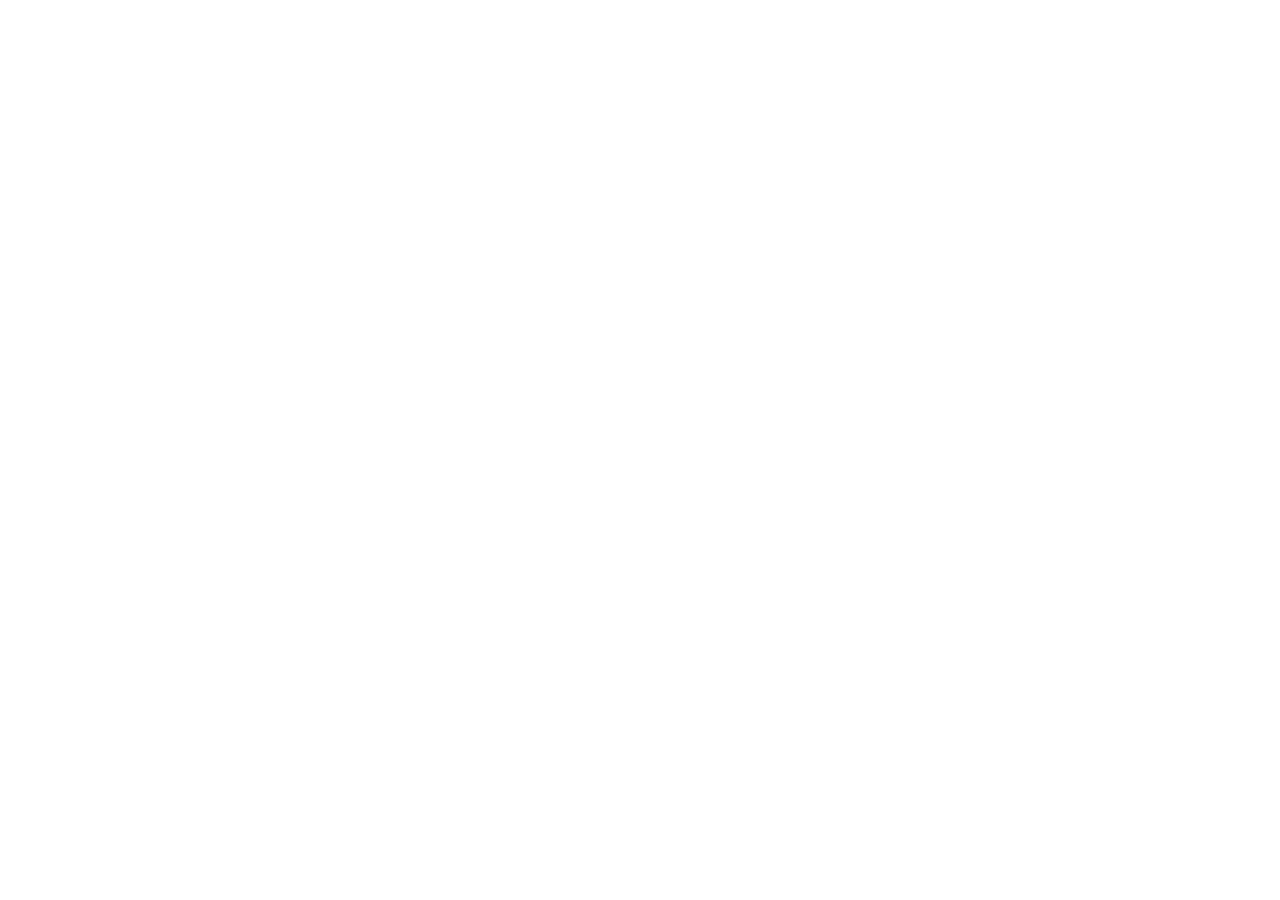
==== index.html @ bf8fb64a "Updates" ====
<!doctype html><html lang="en"><head><meta charset="utf-8"/><link rel="icon" href="/zoe-conference/favicon.ico"/><meta name="viewport" content="width=device-width,initial-scale=1"/><meta name="theme-color" content="#000000"/><meta name="description" content="Web site created using create-react-app"/><link rel="apple-touch-icon" href="/zoe-conference/logo192.png"/><link rel="manifest" href="/zoe-conference/manifest.json"/><title>React App</title><script defer="defer" src="/zoe-conference/static/js/main.d9f17d58.js"></script><link href="/zoe-conference/static/css/main.cf890fdb.css" rel="stylesheet"></head><body><noscript>You need to enable JavaScript to run this app.</noscript><div id="root"></div></body></html>
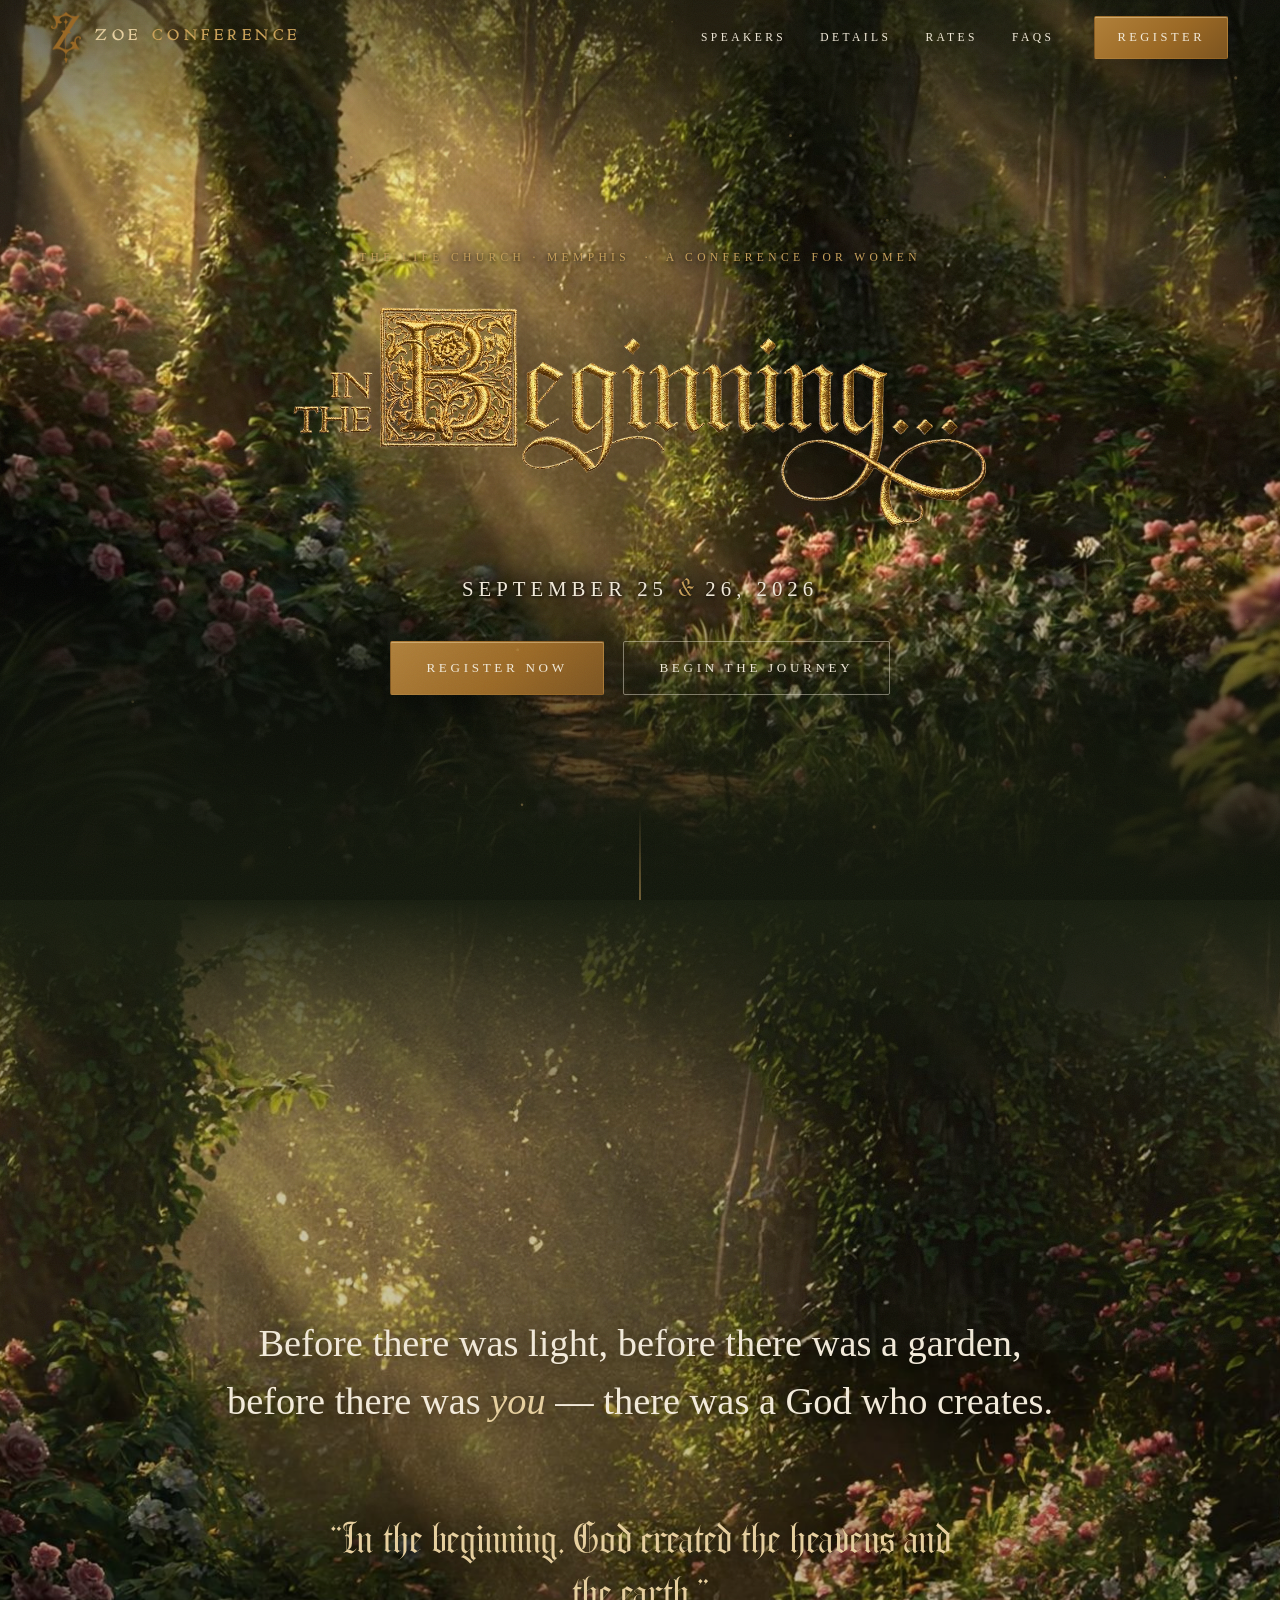
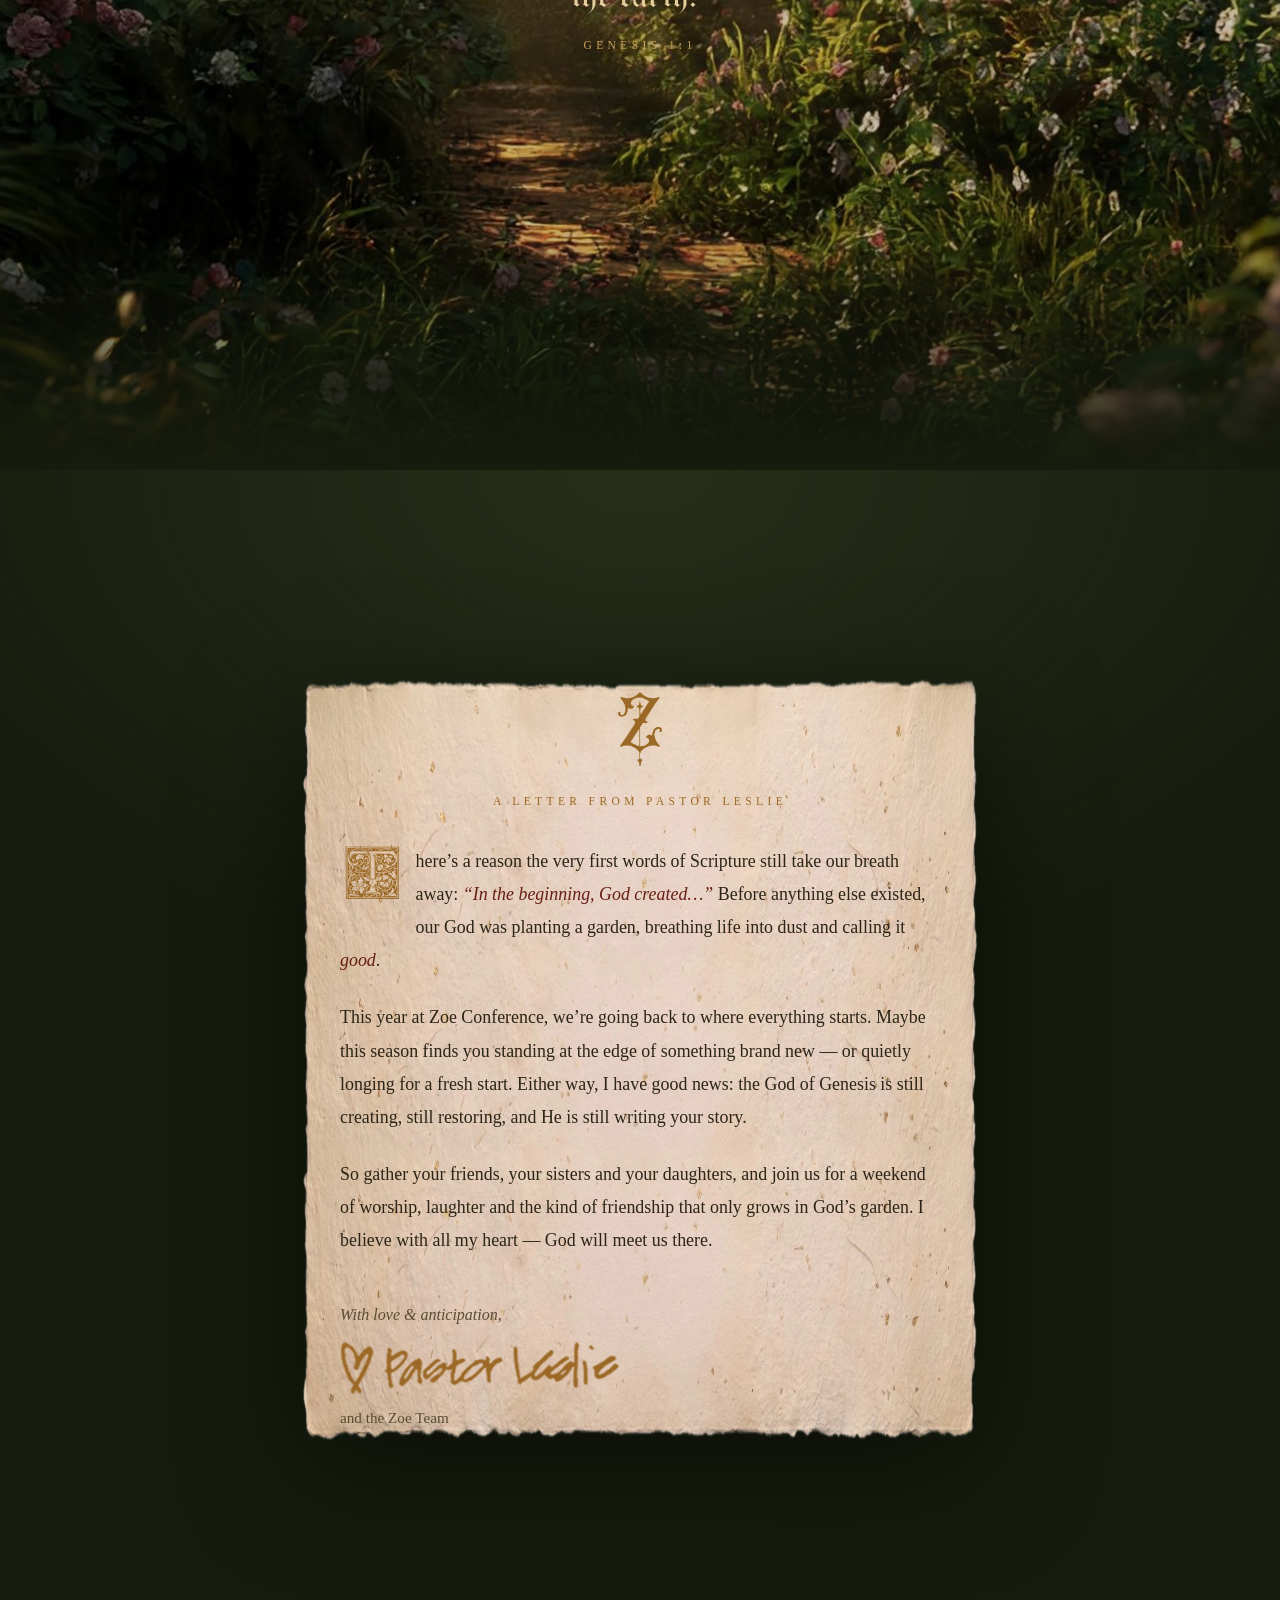
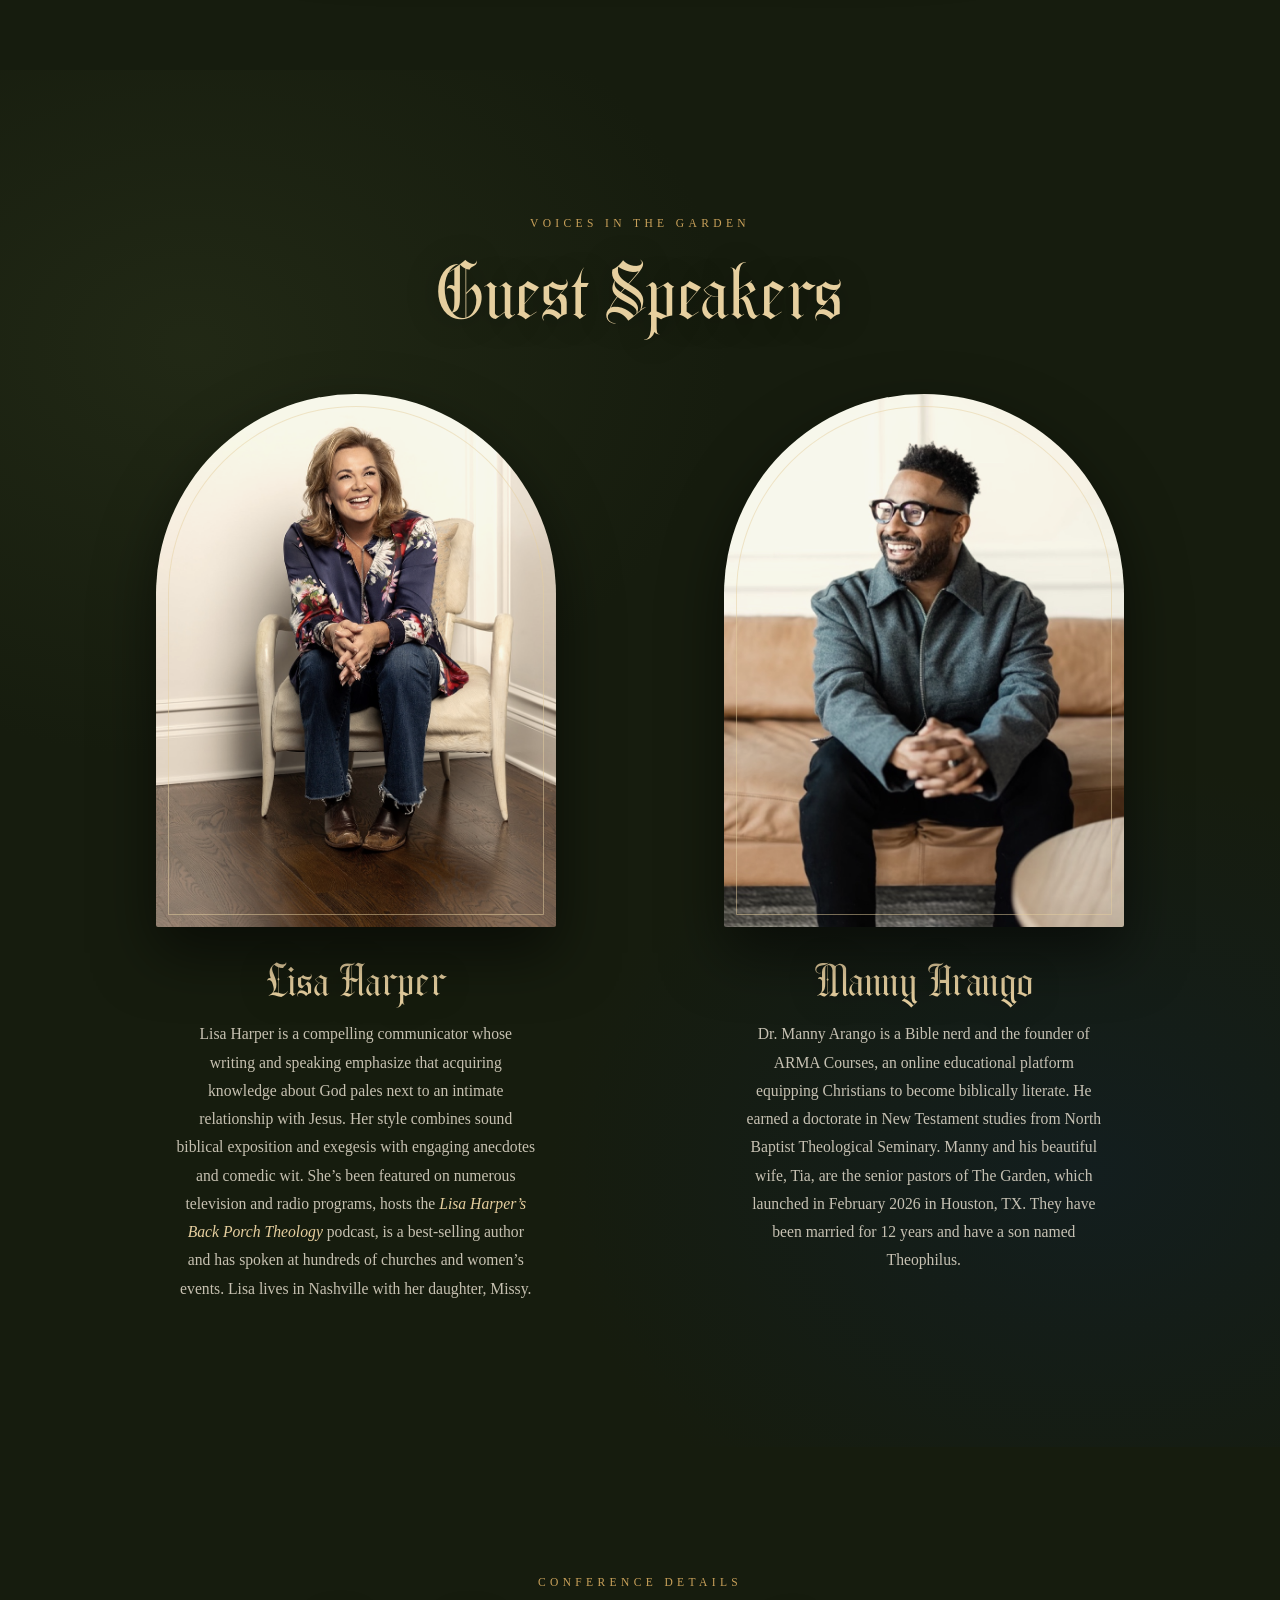
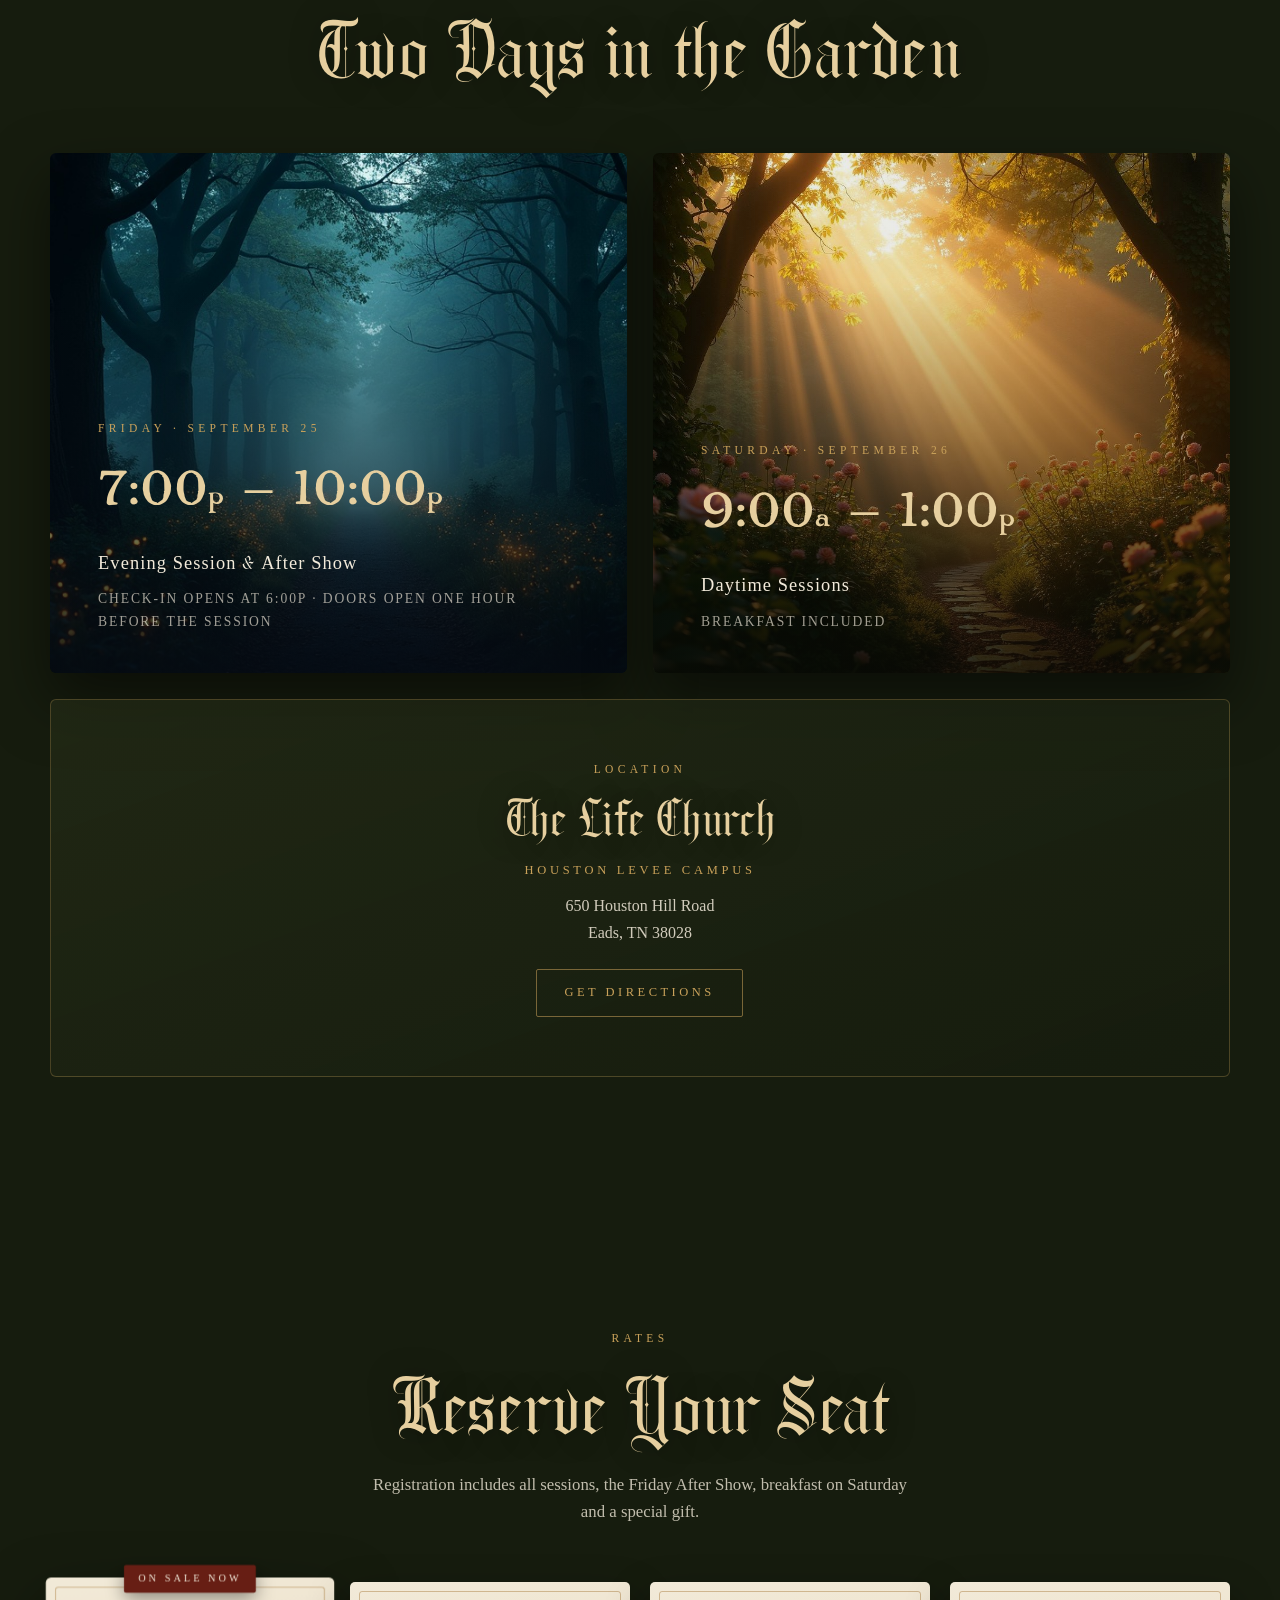
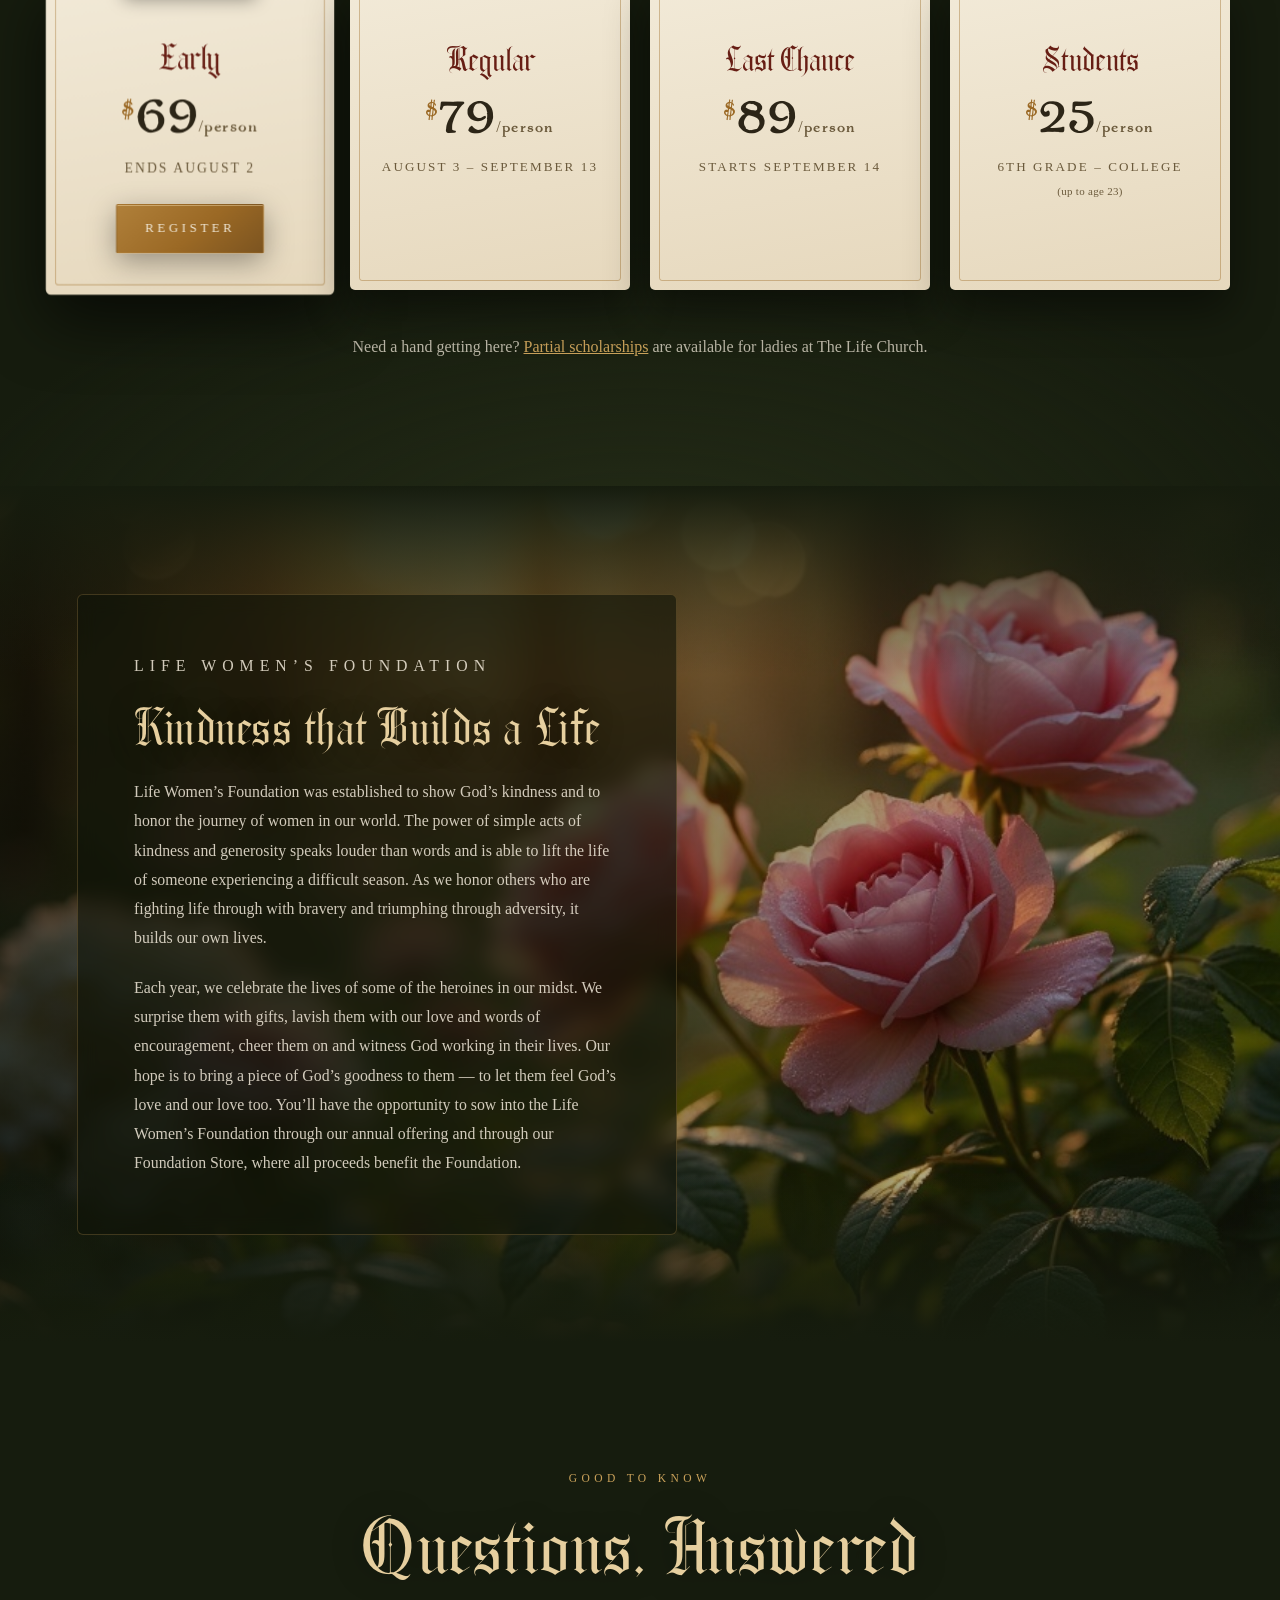
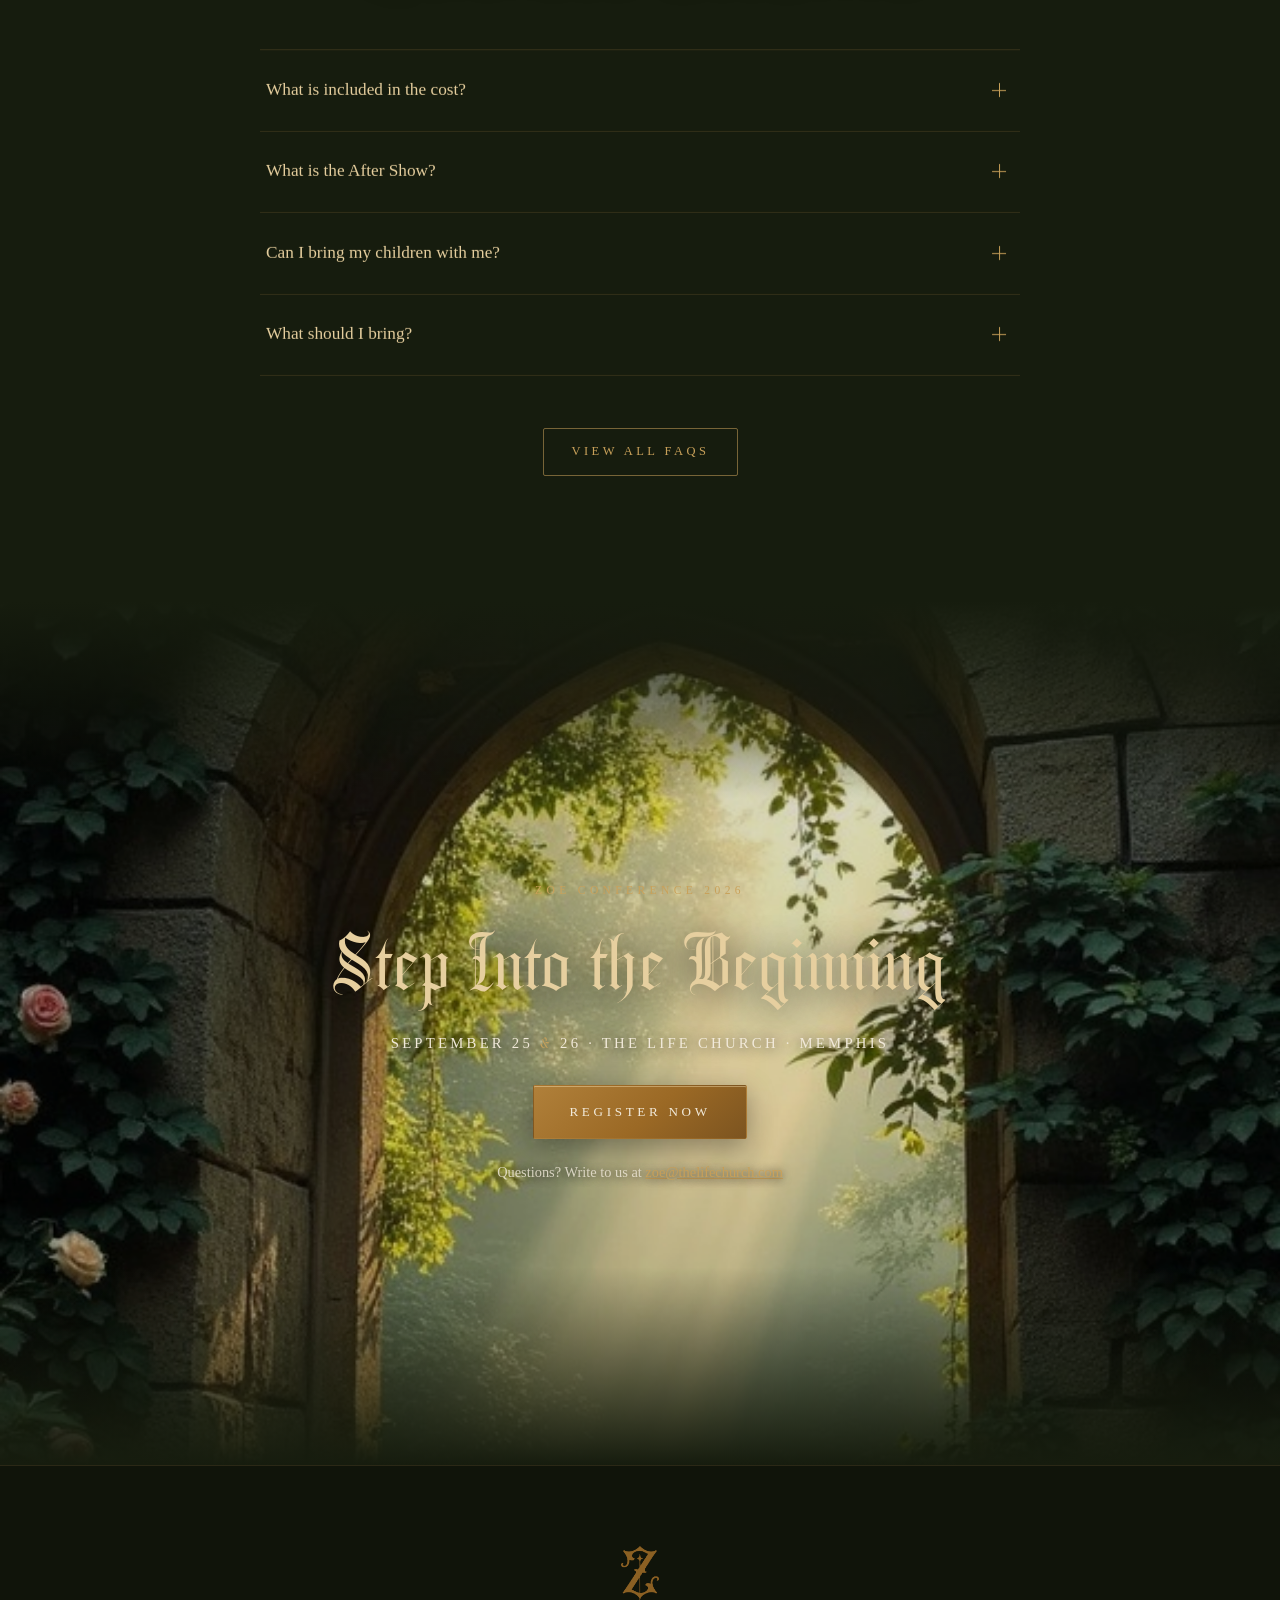
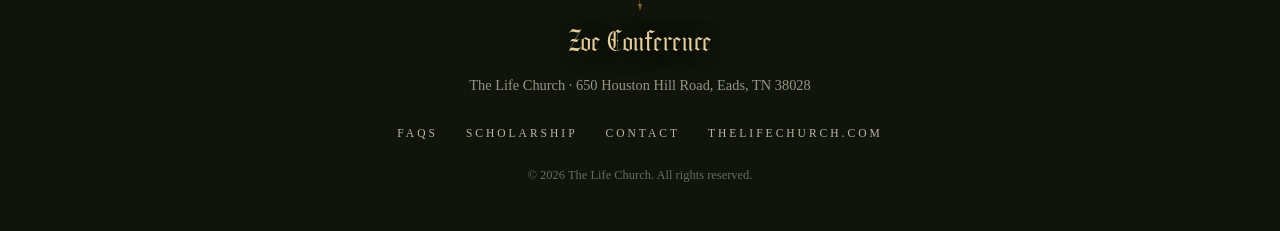
==== commit 1319cf3b: "Zoe Conference main site Static marketing site for the Zoe Conference (The Life Church).  Co-Authore" ====
--- a/index.html
+++ b/index.html
@@ -1 +1,309 @@
-<!doctype html><html lang="en"><head><meta charset="utf-8"/><link rel="icon" href="/zoe-conference/favicon.ico"/><meta name="viewport" content="width=device-width,initial-scale=1"/><meta name="theme-color" content="#000000"/><meta name="description" content="Web site created using create-react-app"/><link rel="apple-touch-icon" href="/zoe-conference/logo192.png"/><link rel="manifest" href="/zoe-conference/manifest.json"/><title>React App</title><script defer="defer" src="/zoe-conference/static/js/main.d9f17d58.js"></script><link href="/zoe-conference/static/css/main.cf890fdb.css" rel="stylesheet"></head><body><noscript>You need to enable JavaScript to run this app.</noscript><div id="root"></div></body></html>+<!doctype html>
+<html lang="en">
+<head>
+<meta charset="utf-8">
+<meta name="viewport" content="width=device-width, initial-scale=1">
+<title>Zoe Conference 2026 — In the Beginning… | The Life Church</title>
+<meta name="description" content="Zoe Conference 2026 · In the Beginning… A two-day gathering for women at The Life Church, Memphis. September 25–26, 2026. Featuring Lisa Harper and Manny Arango.">
+<meta property="og:title" content="Zoe Conference 2026 — In the Beginning…">
+<meta property="og:description" content="A two-day gathering for women at The Life Church, Memphis · September 25–26, 2026.">
+<meta property="og:image" content="images/hero-full.jpg">
+<meta property="og:type" content="website">
+<link rel="icon" type="image/png" href="images/z-icon.png">
+<link rel="preload" as="image" href="images/title-gold-trim.webp">
+<link rel="stylesheet" href="css/main.css">
+</head>
+<body>
+
+<!-- Loader -->
+<div class="loader" id="loader" aria-hidden="true">
+  <img src="images/z-icon.png" alt="" class="loader__icon">
+  <div class="loader__line"></div>
+</div>
+
+<!-- Film grain + floating gold dust -->
+<div class="grain" aria-hidden="true"></div>
+<canvas id="dust" aria-hidden="true"></canvas>
+
+<!-- Navigation -->
+<header class="nav" id="nav">
+  <a class="nav__brand" href="#top" aria-label="Zoe Conference home">
+    <img src="images/z-icon.png" alt="" class="nav__icon">
+    <span class="nav__wordmark">Zoe <em>Conference</em></span>
+  </a>
+  <nav class="nav__links" aria-label="Primary">
+    <a href="#speakers">Speakers</a>
+    <a href="#details">Details</a>
+    <a href="#rates">Rates</a>
+    <a href="faqs.html">FAQs</a>
+  </nav>
+  <a href="#register" class="btn btn--gold nav__cta js-register">Register</a>
+  <button class="nav__burger" id="burger" aria-label="Open menu" aria-expanded="false" aria-controls="mobileMenu">
+    <span></span><span></span>
+  </button>
+</header>
+
+<!-- Mobile menu -->
+<div class="mmenu" id="mobileMenu" aria-hidden="true">
+  <nav class="mmenu__links" aria-label="Mobile">
+    <a href="#speakers">Speakers</a>
+    <a href="#details">Details</a>
+    <a href="#rates">Rates</a>
+    <a href="faqs.html">FAQs</a>
+    <a href="scholarship.html">Scholarship</a>
+    <a href="#register" class="btn btn--gold js-register">Register</a>
+  </nav>
+  <img src="images/z-icon.png" alt="" class="mmenu__icon">
+</div>
+
+<main id="top">
+
+  <!-- ============ HERO ============ -->
+  <section class="hero" id="hero">
+    <div class="hero__media">
+      <video class="hero__video" autoplay muted loop playsinline preload="metadata" poster="images/hero-video-poster.jpg">
+        <source src="video/hero-loop-web.webm" type="video/webm">
+        <source src="video/hero-loop-web.mp4" type="video/mp4">
+      </video>
+      <div class="hero__vignette"></div>
+    </div>
+    <div class="hero__content">
+      <p class="eyebrow hero__eyebrow">The Life Church · Memphis &nbsp;·&nbsp; A Conference for Women</p>
+      <h1 class="hero__title">
+        <img src="images/title-gold-trim.webp" alt="In the Beginning…">
+        <span class="visually-hidden">Zoe Conference 2026 — In the Beginning…</span>
+      </h1>
+      <p class="hero__date">September 25 <span class="amp">&amp;</span> 26, 2026</p>
+      <div class="hero__ctas">
+        <a href="#register" class="btn btn--gold btn--lg js-register">Register Now</a>
+        <a href="#journey" class="btn btn--ghost btn--lg js-scroll">Begin the Journey</a>
+      </div>
+    </div>
+    <a class="hero__scrollcue js-scroll" href="#journey" aria-label="Scroll down">
+      <span class="hero__scrollcue-line"></span>
+    </a>
+  </section>
+
+  <!-- ============ JOURNEY INTRO ============ -->
+  <section class="journey" id="journey">
+    <div class="journey__bg" data-parallax>
+      <img src="images/hero-full.jpg" alt="" loading="lazy">
+    </div>
+    <div class="journey__inner">
+      <p class="journey__line reveal-lines">Before there was light, before there was a garden,<br class="br-desk"> before there was <em>you</em> — there was a God who creates.</p>
+      <blockquote class="journey__verse">
+        <p class="journey__verse-text">“In the beginning, God created the heavens and the earth.”</p>
+        <cite class="eyebrow">Genesis 1:1</cite>
+      </blockquote>
+    </div>
+  </section>
+
+  <!-- ============ WELCOME LETTER ============ -->
+  <section class="letter" id="welcome">
+    <div class="letter__wrap">
+      <!-- NOTE: Draft 2026 welcome copy written to theme — pending Pastor Leslie's approval.
+           The source web-copy doc flags that new letter copy is needed (2025 letter was placeholder). -->
+      <figure class="letter__paper reveal-panel">
+        <img class="letter__z" src="images/z-icon.png" alt="">
+        <p class="eyebrow letter__eyebrow">A letter from Pastor Leslie</p>
+        <div class="letter__body">
+          <p><span class="dropcap">T</span>here’s a reason the very first words of Scripture still take our breath away: <em>“In the beginning, God created…”</em> Before anything else existed, our God was planting a garden, breathing life into dust and calling it <em>good</em>.</p>
+          <p>This year at Zoe Conference, we’re going back to where everything starts. Maybe this season finds you standing at the edge of something brand new — or quietly longing for a fresh start. Either way, I have good news: the God of Genesis is still creating, still restoring, and He is still writing your story.</p>
+          <p>So gather your friends, your sisters and your daughters, and join us for a weekend of worship, laughter and the kind of friendship that only grows in God’s garden. I believe with all my heart — God will meet us there.</p>
+        </div>
+        <div class="letter__sig">
+          <p class="letter__sig-line">With love &amp; anticipation,</p>
+          <img src="images/signature.png" alt="Pastor Leslie’s signature">
+          <p class="letter__sig-team">and the Zoe Team</p>
+        </div>
+      </figure>
+    </div>
+  </section>
+
+  <!-- ============ SPEAKERS ============ -->
+  <section class="speakers" id="speakers">
+    <div class="section-head">
+      <p class="eyebrow">Voices in the garden</p>
+      <h2 class="display">Guest Speakers</h2>
+    </div>
+    <div class="speakers__grid">
+      <article class="speaker reveal-panel">
+        <div class="speaker__arch">
+          <img src="images/lisa-harper.jpg" alt="Lisa Harper" loading="lazy">
+        </div>
+        <h3 class="speaker__name display">Lisa Harper</h3>
+        <p class="speaker__bio">Lisa Harper is a compelling communicator whose writing and speaking emphasize that acquiring knowledge about God pales next to an intimate relationship with Jesus. Her style combines sound biblical exposition and exegesis with engaging anecdotes and comedic wit. She’s been featured on numerous television and radio programs, hosts the <em>Lisa Harper’s Back Porch Theology</em> podcast, is a best-selling author and has spoken at hundreds of churches and women’s events. Lisa lives in Nashville with her daughter, Missy.</p>
+      </article>
+      <article class="speaker reveal-panel">
+        <div class="speaker__arch">
+          <img src="images/manny-arango.jpg" alt="Manny Arango" loading="lazy">
+        </div>
+        <h3 class="speaker__name display">Manny Arango</h3>
+        <p class="speaker__bio">Dr. Manny Arango is a Bible nerd and the founder of ARMA Courses, an online educational platform equipping Christians to become biblically literate. He earned a doctorate in New Testament studies from North Baptist Theological Seminary. Manny and his beautiful wife, Tia, are the senior pastors of The Garden, which launched in February 2026 in Houston, TX. They have been married for 12 years and have a son named Theophilus.</p>
+      </article>
+    </div>
+  </section>
+
+  <!-- ============ DETAILS / SCHEDULE ============ -->
+  <section class="details" id="details">
+    <div class="section-head">
+      <p class="eyebrow">Conference details</p>
+      <h2 class="display">Two Days in the Garden</h2>
+    </div>
+
+    <div class="details__days">
+      <article class="day day--evening reveal-panel">
+        <div class="day__media">
+          <video class="day__video js-ambient" muted loop playsinline preload="none" poster="images/gen-bluehour_1.jpg">
+            <source data-src="video/bluehour-loop.mp4" type="video/mp4">
+          </video>
+          <div class="day__scrim"></div>
+        </div>
+        <div class="day__content">
+          <p class="eyebrow day__eyebrow">Friday · September 25</p>
+          <h3 class="day__time">7:00<small>p</small> – 10:00<small>p</small></h3>
+          <p class="day__desc">Evening Session <span class="amp">&amp;</span> After Show</p>
+          <p class="day__note">Check-in opens at 6:00p · Doors open one hour before the session</p>
+        </div>
+      </article>
+
+      <article class="day day--morning reveal-panel">
+        <div class="day__media">
+          <img src="images/gen-morning.jpg" alt="" loading="lazy">
+          <div class="day__scrim"></div>
+        </div>
+        <div class="day__content">
+          <p class="eyebrow day__eyebrow">Saturday · September 26</p>
+          <h3 class="day__time">9:00<small>a</small> – 1:00<small>p</small></h3>
+          <p class="day__desc">Daytime Sessions</p>
+          <p class="day__note">Breakfast included</p>
+        </div>
+      </article>
+    </div>
+
+    <div class="details__location reveal-panel">
+      <div class="details__location-text">
+        <p class="eyebrow">Location</p>
+        <h3 class="display details__venue">The Life Church</h3>
+        <p class="details__campus">Houston Levee Campus</p>
+        <address>650 Houston Hill Road<br>Eads, TN 38028</address>
+        <a class="btn btn--outline" href="https://maps.google.com/?q=The+Life+Church,+650+Houston+Hill+Road,+Eads,+TN+38028" target="_blank" rel="noopener">Get Directions</a>
+      </div>
+    </div>
+  </section>
+
+  <!-- ============ RATES ============ -->
+  <section class="rates" id="rates">
+    <div class="section-head">
+      <p class="eyebrow">Rates</p>
+      <h2 class="display">Reserve Your Seat</h2>
+      <p class="section-sub">Registration includes all sessions, the Friday After Show, breakfast on Saturday and a special gift.</p>
+    </div>
+    <div class="rates__grid">
+      <article class="rate rate--current reveal-panel">
+        <p class="rate__badge">On sale now</p>
+        <h3 class="rate__tier">Early</h3>
+        <p class="rate__price"><sup>$</sup>69<span>/person</span></p>
+        <p class="rate__window">Ends August 2</p>
+        <a href="#register" class="btn btn--gold js-register">Register</a>
+      </article>
+      <article class="rate reveal-panel">
+        <h3 class="rate__tier">Regular</h3>
+        <p class="rate__price"><sup>$</sup>79<span>/person</span></p>
+        <p class="rate__window">August 3 – September 13</p>
+      </article>
+      <article class="rate reveal-panel">
+        <h3 class="rate__tier">Last Chance</h3>
+        <p class="rate__price"><sup>$</sup>89<span>/person</span></p>
+        <p class="rate__window">Starts September 14</p>
+      </article>
+      <article class="rate reveal-panel">
+        <h3 class="rate__tier">Students</h3>
+        <p class="rate__price"><sup>$</sup>25<span>/person</span></p>
+        <p class="rate__window">6th Grade – College <small>(up to age 23)</small></p>
+      </article>
+    </div>
+    <p class="rates__scholarship">Need a hand getting here? <a href="scholarship.html">Partial scholarships</a> are available for ladies at The Life Church.</p>
+  </section>
+
+  <!-- ============ FOUNDATION ============ -->
+  <section class="foundation" id="foundation">
+    <div class="foundation__media">
+      <video class="foundation__video js-ambient" muted loop playsinline preload="none" poster="images/gen-botanical.jpg">
+        <source data-src="video/botanical-loop.mp4" type="video/mp4">
+      </video>
+      <div class="foundation__scrim"></div>
+    </div>
+    <div class="foundation__panel reveal-panel">
+      <p class="eyebrow">Life Women’s Foundation</p>
+      <h2 class="display">Kindness that Builds a Life</h2>
+      <p>Life Women’s Foundation was established to show God’s kindness and to honor the journey of women in our world. The power of simple acts of kindness and generosity speaks louder than words and is able to lift the life of someone experiencing a difficult season. As we honor others who are fighting life through with bravery and triumphing through adversity, it builds our own lives.</p>
+      <p>Each year, we celebrate the lives of some of the heroines in our midst. We surprise them with gifts, lavish them with our love and words of encouragement, cheer them on and witness God working in their lives. Our hope is to bring a piece of God’s goodness to them — to let them feel God’s love and our love too. You’ll have the opportunity to sow into the Life Women’s Foundation through our annual offering and through our Foundation Store, where all proceeds benefit the Foundation.</p>
+    </div>
+  </section>
+
+  <!-- ============ FAQ PREVIEW ============ -->
+  <section class="faq" id="faqs">
+    <div class="section-head">
+      <p class="eyebrow">Good to know</p>
+      <h2 class="display">Questions, Answered</h2>
+    </div>
+    <div class="faq__list">
+      <details class="faq__item reveal-panel">
+        <summary>What is included in the cost?</summary>
+        <p>Registration includes all sessions, the After Show on Friday, breakfast on Saturday and a special gift. We’ll have fun photo opportunities and you can shop in the Zoe Foundation Store.</p>
+      </details>
+      <details class="faq__item reveal-panel">
+        <summary>What is the After Show?</summary>
+        <p>On Friday night, join us for our first-ever Zoe After Show! Following our evening session, we will have a short intermission and then reconvene in the main auditorium for a hosted event packed with fun, laughter and unforgettable moments. From live entertainment and audience games to incredible prizes and giveaways, there is something for everyone to enjoy.</p>
+      </details>
+      <details class="faq__item reveal-panel">
+        <summary>Can I bring my children with me?</summary>
+        <p>We do not offer childcare during Zoe Conference. All children, including infants, are not permitted in the building. If your daughter is in 6th through 12th grade, she can attend the conference by registering at our special student rate.</p>
+      </details>
+      <details class="faq__item reveal-panel">
+        <summary>What should I bring?</summary>
+        <p>We encourage you to bring a Bible, notebook and a friend! And if you get cold easily, consider a light sweater or jacket for the auditorium.</p>
+      </details>
+    </div>
+    <div class="faq__more">
+      <a href="faqs.html" class="btn btn--outline">View All FAQs</a>
+    </div>
+  </section>
+
+  <!-- ============ REGISTER CTA ============ -->
+  <section class="register" id="register">
+    <div class="register__bg" data-parallax>
+      <img src="images/gen-archway_1.jpg" alt="" loading="lazy">
+    </div>
+    <div class="register__inner">
+      <p class="eyebrow">Zoe Conference 2026</p>
+      <h2 class="display register__title">Step Into the Beginning</h2>
+      <p class="register__sub">September 25 <span class="amp">&amp;</span> 26 · The Life Church · Memphis</p>
+      <a href="#" class="btn btn--gold btn--lg js-register">Register Now</a>
+      <p class="register__fine">Questions? Write to us at <a href="mailto:zoe@thelifechurch.com">zoe@thelifechurch.com</a></p>
+    </div>
+  </section>
+
+</main>
+
+<!-- ============ FOOTER ============ -->
+<footer class="footer">
+  <img src="images/z-icon.png" alt="" class="footer__icon">
+  <p class="footer__word display">Zoe Conference</p>
+  <p class="footer__addr">The Life Church · 650 Houston Hill Road, Eads, TN 38028</p>
+  <nav class="footer__links" aria-label="Footer">
+    <a href="faqs.html">FAQs</a>
+    <a href="scholarship.html">Scholarship</a>
+    <a href="mailto:zoe@thelifechurch.com">Contact</a>
+    <a href="https://thelifechurch.com" target="_blank" rel="noopener">thelifechurch.com</a>
+  </nav>
+  <p class="footer__copy">© 2026 The Life Church. All rights reserved.</p>
+</footer>
+
+<script src="js/gsap.min.js"></script>
+<script src="js/ScrollTrigger.min.js"></script>
+<script src="js/lenis.min.js"></script>
+<script src="js/main.js"></script>
+</body>
+</html>
--- a/css/main.css
+++ b/css/main.css
@@ -0,0 +1,584 @@
+/* ============================================================
+   ZOE CONFERENCE 2026 — "In the Beginning…"
+   A walk through the garden · The Life Church, Memphis
+   ============================================================ */
+
+/* ---------- Fonts ---------- */
+@font-face{
+  font-family:'Antique';           /* blackletter display — letters only */
+  src:url('../fonts/CLAntique-No1.otf') format('opentype');
+  font-display:swap;
+}
+@font-face{
+  font-family:'Antique Num';       /* blackletter with digits */
+  src:url('../fonts/F00044.otf') format('opentype');
+  font-display:swap;
+}
+@font-face{
+  font-family:'Quality';           /* script accent */
+  src:url('../fonts/TheQualityBrave-Regular.otf') format('opentype');
+  font-display:swap;
+}
+
+/* ---------- Tokens ---------- */
+:root{
+  --kelp:#29311A;
+  --kelp-deep:#161c0e;
+  --kelp-mid:#1e2513;
+  --midnight:#0D213D;
+  --burgundy:#671E14;
+  --grain:#E1CCB1;
+  --rose:#BC8381;
+  --gold:#9B6925;
+  --gold-bright:#C9A15A;
+  --gold-pale:#e6cf9f;
+  --paper:#efe6d3;
+  --ink:#2c2517;
+  --cream:#F2EADA;
+
+  --font-display:'Quality','Antique Num',serif;   /* blackletter — matches title art */
+  --font-heading:'Antique Num',serif;              /* antique roman w/ digits */
+  --font-initial:'Antique',serif;                  /* ornamental illuminated initials */
+  --font-serif:'Iowan Old Style','Palatino Linotype',Palatino,Georgia,serif;
+  --font-script:'Quality',cursive;
+
+  --ease-out:cubic-bezier(.22,1,.36,1);
+  --nav-h:76px;
+}
+
+/* ---------- Reset-ish ---------- */
+*,*::before,*::after{box-sizing:border-box;margin:0;padding:0}
+html{scroll-behavior:smooth}
+html.lenis{height:auto}
+.lenis.lenis-smooth{scroll-behavior:auto}
+body{
+  font-family:var(--font-serif);
+  background:var(--kelp-deep);
+  color:var(--cream);
+  line-height:1.65;
+  -webkit-font-smoothing:antialiased;
+  overflow-x:hidden;
+}
+img,video{max-width:100%;display:block}
+a{color:var(--gold-bright)}
+main{display:block}
+
+::selection{background:var(--gold);color:var(--kelp-deep)}
+
+.visually-hidden{
+  position:absolute!important;width:1px;height:1px;overflow:hidden;
+  clip:rect(0 0 0 0);white-space:nowrap;
+}
+
+/* ---------- Atmosphere: grain + dust ---------- */
+.grain{
+  position:fixed;inset:-50%;width:200%;height:200%;
+  pointer-events:none;z-index:80;opacity:.055;
+  background-image:url("data:image/svg+xml,%3Csvg xmlns='http://www.w3.org/2000/svg' width='300' height='300'%3E%3Cfilter id='n'%3E%3CfeTurbulence type='fractalNoise' baseFrequency='0.9' numOctaves='2'/%3E%3C/filter%3E%3Crect width='300' height='300' filter='url(%23n)'/%3E%3C/svg%3E");
+  animation:grain 8s steps(10) infinite;
+}
+@keyframes grain{
+  0%,100%{transform:translate(0,0)}10%{transform:translate(-5%,-6%)}
+  20%{transform:translate(-12%,4%)}30%{transform:translate(6%,-10%)}
+  40%{transform:translate(-4%,12%)}50%{transform:translate(-10%,6%)}
+  60%{transform:translate(12%,0)}70%{transform:translate(0,10%)}
+  80%{transform:translate(3%,12%)}90%{transform:translate(-8%,2%)}
+}
+#dust{
+  position:fixed;inset:0;width:100%;height:100%;
+  pointer-events:none;z-index:70;
+}
+
+/* ---------- Loader ---------- */
+.loader{
+  position:fixed;inset:0;z-index:200;
+  background:var(--kelp-deep);
+  display:flex;flex-direction:column;align-items:center;justify-content:center;gap:26px;
+  transition:opacity .9s var(--ease-out),visibility .9s;
+}
+.loader.is-done{opacity:0;visibility:hidden}
+.loader__icon{width:56px;filter:drop-shadow(0 0 18px rgba(201,161,90,.45));animation:breathe 2.2s ease-in-out infinite}
+@keyframes breathe{0%,100%{transform:scale(1);opacity:.85}50%{transform:scale(1.06);opacity:1}}
+.loader__line{
+  width:120px;height:1px;background:rgba(201,161,90,.25);position:relative;overflow:hidden;
+}
+.loader__line::after{
+  content:"";position:absolute;inset:0;background:var(--gold-bright);
+  transform:translateX(-100%);animation:loadline 1.6s var(--ease-out) infinite;
+}
+@keyframes loadline{to{transform:translateX(100%)}}
+
+/* ---------- Type helpers ---------- */
+.eyebrow{
+  font-family:var(--font-serif);
+  font-size:.72rem;letter-spacing:.38em;text-transform:uppercase;
+  color:var(--gold-bright);font-style:normal;
+}
+.display{
+  font-family:var(--font-display);
+  font-weight:400;color:var(--gold-pale);
+  line-height:1.18;letter-spacing:.015em;
+  text-shadow:0 2px 30px rgba(0,0,0,.35);
+}
+h2.display{font-size:clamp(2.6rem,6vw,4.6rem)}
+.section-head{
+  text-align:center;max-width:820px;margin:0 auto;
+  padding:0 24px 56px;display:flex;flex-direction:column;gap:18px;align-items:center;
+}
+.section-sub{color:rgba(242,234,218,.78);font-size:1.05rem;max-width:560px}
+.amp{font-family:var(--font-script)}
+
+/* ---------- Buttons ---------- */
+.btn{
+  display:inline-block;font-family:var(--font-serif);
+  font-size:.78rem;letter-spacing:.28em;text-transform:uppercase;
+  padding:1em 2.2em;text-decoration:none;text-align:center;
+  border:1px solid transparent;border-radius:2px;
+  transition:transform .45s var(--ease-out),box-shadow .45s var(--ease-out),
+             background-color .45s,color .45s,border-color .45s;
+  will-change:transform;
+}
+.btn--gold{
+  background:linear-gradient(140deg,#b0803a,var(--gold) 55%,#7c5420);
+  color:var(--cream);
+  box-shadow:0 8px 28px rgba(0,0,0,.35),inset 0 1px 0 rgba(255,235,190,.4);
+}
+.btn--gold:hover{transform:translateY(-2px);box-shadow:0 14px 34px rgba(0,0,0,.45),inset 0 1px 0 rgba(255,235,190,.5)}
+.btn--ghost{color:var(--cream);border-color:rgba(242,234,218,.45)}
+.btn--ghost:hover{border-color:var(--gold-bright);color:var(--gold-pale);transform:translateY(-2px)}
+.btn--outline{color:var(--gold-bright);border-color:rgba(201,161,90,.55)}
+.btn--outline:hover{background:rgba(201,161,90,.12);transform:translateY(-2px)}
+.btn--lg{padding:1.15em 2.7em;font-size:.82rem}
+.btn:focus-visible,a:focus-visible,summary:focus-visible,button:focus-visible{
+  outline:2px solid var(--gold-bright);outline-offset:3px;
+}
+
+/* ---------- Nav ---------- */
+.nav{
+  position:fixed;top:0;left:0;right:0;z-index:100;
+  height:var(--nav-h);
+  display:flex;align-items:center;gap:40px;
+  padding:0 clamp(20px,4vw,52px);
+  transition:background-color .5s,backdrop-filter .5s,border-color .5s;
+  border-bottom:1px solid transparent;
+}
+.nav--scrolled{
+  background:rgba(18,22,11,.78);
+  -webkit-backdrop-filter:blur(14px);backdrop-filter:blur(14px);
+  border-bottom-color:rgba(201,161,90,.18);
+}
+.nav__brand{display:flex;align-items:center;gap:14px;text-decoration:none;margin-right:auto}
+.nav__icon{width:30px;filter:drop-shadow(0 0 10px rgba(0,0,0,.4))}
+.nav__wordmark{
+  font-family:var(--font-heading);color:var(--gold-pale);
+  font-size:.95rem;letter-spacing:.3em;text-transform:uppercase;white-space:nowrap;
+}
+.nav__wordmark em{font-style:normal;color:var(--gold-bright)}
+.nav__links{display:flex;gap:34px}
+.nav__links a{
+  font-size:.72rem;letter-spacing:.3em;text-transform:uppercase;
+  color:var(--cream);text-decoration:none;position:relative;padding:6px 0;
+}
+.nav__links a::after{
+  content:"";position:absolute;left:0;bottom:0;height:1px;width:100%;
+  background:var(--gold-bright);transform:scaleX(0);transform-origin:right;
+  transition:transform .45s var(--ease-out);
+}
+.nav__links a:hover::after{transform:scaleX(1);transform-origin:left}
+.nav__cta{padding:.8em 1.8em}
+.nav__burger{
+  display:none;background:none;border:0;cursor:pointer;
+  width:40px;height:40px;position:relative;z-index:130;
+}
+.nav__burger span{
+  position:absolute;left:8px;right:8px;height:1.5px;background:var(--gold-pale);
+  transition:transform .4s var(--ease-out),top .4s;
+}
+.nav__burger span:nth-child(1){top:16px}
+.nav__burger span:nth-child(2){top:24px}
+.nav__burger.is-open span:nth-child(1){top:20px;transform:rotate(45deg)}
+.nav__burger.is-open span:nth-child(2){top:20px;transform:rotate(-45deg)}
+
+/* Mobile menu */
+.mmenu{
+  position:fixed;inset:0;z-index:95; /* below .nav so the burger stays clickable */
+  background:radial-gradient(120% 100% at 50% 0%,var(--kelp) 0%,var(--kelp-deep) 70%);
+  display:flex;flex-direction:column;align-items:center;justify-content:center;gap:40px;
+  opacity:0;visibility:hidden;transition:opacity .5s var(--ease-out),visibility .5s;
+}
+.mmenu.is-open{opacity:1;visibility:visible}
+.mmenu__links{display:flex;flex-direction:column;align-items:center;gap:28px}
+.mmenu__links a{
+  font-family:var(--font-display);font-size:2.2rem;color:var(--gold-pale);text-decoration:none;
+}
+.mmenu__links a.btn{font-family:var(--font-serif);font-size:.85rem;margin-top:10px}
+.mmenu__icon{width:44px;opacity:.5;position:absolute;bottom:36px}
+
+/* ---------- Hero ---------- */
+.hero{
+  position:relative;min-height:100svh;
+  display:flex;align-items:center;justify-content:center;
+  overflow:hidden;
+}
+.hero__media{position:absolute;inset:0}
+.hero__video{width:100%;height:100%;object-fit:cover}
+.hero__vignette{
+  position:absolute;inset:0;
+  background:
+    radial-gradient(120% 90% at 50% 42%,transparent 30%,rgba(10,13,6,.55) 78%,rgba(10,13,6,.9) 100%),
+    linear-gradient(to bottom,rgba(10,13,6,.42),transparent 26%,transparent 62%,var(--kelp-deep) 98%);
+}
+.hero__content{
+  position:relative;z-index:2;text-align:center;
+  padding:calc(var(--nav-h) + 3vh) 24px 60px;
+  display:flex;flex-direction:column;align-items:center;gap:clamp(18px,3vh,30px);
+  max-width:1000px;
+}
+.hero__eyebrow{text-shadow:0 1px 4px rgba(0,0,0,.95),0 0 22px rgba(0,0,0,.85),0 0 46px rgba(0,0,0,.6)}
+.hero__title img{
+  width:min(720px,86vw);height:auto;
+  filter:drop-shadow(0 10px 44px rgba(0,0,0,.55));
+}
+.hero__date{
+  font-family:var(--font-serif);font-size:clamp(1rem,2.2vw,1.3rem);
+  letter-spacing:.24em;text-transform:uppercase;color:var(--cream);
+  text-shadow:0 1px 4px rgba(0,0,0,.95),0 0 22px rgba(0,0,0,.85),0 0 46px rgba(0,0,0,.6);
+}
+.hero__date .amp{font-size:1.2em;color:var(--gold-bright);text-transform:none;letter-spacing:0}
+.hero__ctas{display:flex;gap:18px;flex-wrap:wrap;justify-content:center;margin-top:6px}
+.hero__scrollcue{
+  position:absolute;bottom:0;left:50%;transform:translateX(-50%);
+  z-index:3;width:1px;height:92px;overflow:visible;
+}
+.hero__scrollcue-line{
+  position:absolute;top:0;left:0;width:1px;height:100%;
+  background:linear-gradient(to bottom,transparent,var(--gold-bright));
+  animation:cue 2.4s var(--ease-out) infinite;
+  transform-origin:top;
+}
+@keyframes cue{0%{transform:scaleY(0);opacity:0}35%{opacity:1}70%,100%{transform:scaleY(1);opacity:0}}
+
+/* ---------- Journey ---------- */
+.journey{
+  position:relative;min-height:130vh;
+  display:flex;align-items:center;justify-content:center;
+  overflow:hidden;
+}
+.journey__bg{position:absolute;inset:-12% 0}
+.journey__bg img{
+  width:100%;height:100%;object-fit:cover;
+  filter:brightness(.8) saturate(.92);
+}
+.journey::before,.journey::after{
+  content:"";position:absolute;left:0;right:0;height:26vh;z-index:1;pointer-events:none;
+}
+.journey::before{top:0;background:linear-gradient(to bottom,var(--kelp-deep),transparent)}
+.journey::after{bottom:0;background:linear-gradient(to top,var(--kelp-deep),transparent)}
+.journey__inner{
+  position:relative;z-index:2;text-align:center;max-width:900px;
+  padding:20vh 28px;display:flex;flex-direction:column;gap:9vh;align-items:center;
+}
+.journey__line{
+  font-size:clamp(1.5rem,3.4vw,2.4rem);line-height:1.5;
+  color:var(--cream);text-shadow:0 2px 26px rgba(0,0,0,.75);
+}
+.journey__line em{color:var(--gold-pale);font-style:italic}
+.journey__verse{
+  display:flex;flex-direction:column;gap:16px;align-items:center;
+  max-width:640px;
+}
+.journey__verse-text{
+  font-family:var(--font-display);
+  font-size:clamp(1.6rem,3.6vw,2.5rem);line-height:1.35;
+  color:var(--gold-pale);text-shadow:0 2px 30px rgba(0,0,0,.8);
+}
+.journey__verse cite{text-shadow:0 1px 12px rgba(0,0,0,.9)}
+
+/* ---------- Letter ---------- */
+.letter{
+  position:relative;
+  background:
+    radial-gradient(90% 60% at 50% 0%,rgba(41,49,26,.85) 0%,transparent 70%),
+    var(--kelp-deep);
+  padding:14vh 24px 16vh;
+}
+.letter__wrap{max-width:820px;margin:0 auto}
+.letter__paper{
+  position:relative;
+  background:url('../images/paper-cut.webp') center/100% 100%;
+  padding:clamp(48px,9vw,96px) clamp(34px,9vw,110px);
+  filter:drop-shadow(0 30px 60px rgba(0,0,0,.5));
+  color:var(--ink);
+}
+.letter__z{width:44px;margin:0 auto 26px}
+.letter__eyebrow{color:var(--gold);text-align:center;margin-bottom:34px}
+.letter__body{display:flex;flex-direction:column;gap:1.35em;font-size:clamp(1rem,1.4vw,1.13rem);line-height:1.85}
+.letter__body em{color:var(--burgundy)}
+.dropcap{
+  font-family:var(--font-initial);float:left;
+  font-size:4.2em;line-height:.9;padding:.03em .14em 0 0;color:var(--gold);
+}
+.letter__sig{margin-top:44px;display:flex;flex-direction:column;gap:8px}
+.letter__sig-line{font-style:italic;color:#5b4c33}
+.letter__sig img{width:min(280px,60%);margin:6px 0 2px}
+.letter__sig-team{font-size:.95rem;color:#5b4c33}
+
+/* ---------- Speakers ---------- */
+.speakers{
+  position:relative;padding:16vh 24px;
+  background:
+    radial-gradient(70% 50% at 15% 20%,rgba(41,49,26,.6) 0%,transparent 60%),
+    radial-gradient(70% 50% at 85% 80%,rgba(13,33,61,.35) 0%,transparent 60%),
+    var(--kelp-deep);
+}
+.speakers__grid{
+  display:grid;grid-template-columns:repeat(2,minmax(0,1fr));
+  gap:clamp(40px,6vw,90px);max-width:1060px;margin:0 auto;
+}
+.speaker{text-align:center;display:flex;flex-direction:column;align-items:center}
+.speaker__arch{
+  position:relative;width:min(100%,400px);aspect-ratio:3/4;
+  border-radius:999px 999px 10px 10px;overflow:hidden;
+  box-shadow:0 26px 60px rgba(0,0,0,.55);
+  isolation:isolate;transform:translateZ(0); /* keep radius clipping filtered children (Chrome) */
+}
+.speaker__arch::after{
+  content:"";position:absolute;inset:12px;
+  border:1px solid rgba(230,207,159,.5);
+  border-radius:999px 999px 4px 4px;pointer-events:none;
+}
+.speaker__arch img{
+  width:100%;height:100%;object-fit:cover;
+  filter:sepia(.22) saturate(.9) brightness(.97);
+  transition:filter .8s var(--ease-out),transform .8s var(--ease-out);
+}
+.speaker:hover .speaker__arch img{filter:none;transform:scale(1.045)}
+.speaker__name{font-size:clamp(1.9rem,3.4vw,2.6rem);margin:30px 0 14px}
+.speaker__bio{
+  max-width:46ch;color:rgba(242,234,218,.8);font-size:.98rem;line-height:1.8;
+}
+.speaker__bio em{color:var(--gold-pale)}
+
+/* ---------- Details ---------- */
+.details{position:relative;padding:14vh 24px;background:var(--kelp-deep)}
+.details__days{
+  display:grid;grid-template-columns:repeat(2,minmax(0,1fr));
+  gap:26px;max-width:1180px;margin:0 auto 26px;
+}
+.day{
+  position:relative;min-height:520px;border-radius:6px;overflow:hidden;
+  display:flex;align-items:flex-end;
+  box-shadow:0 26px 60px rgba(0,0,0,.5);
+  isolation:isolate;transform:translateZ(0);
+}
+.day__media{position:absolute;inset:0}
+.day__media img,.day__media video{width:100%;height:100%;object-fit:cover}
+.day__scrim{
+  position:absolute;inset:0;
+  background:linear-gradient(to top,rgba(8,10,5,.88) 0%,rgba(8,10,5,.35) 45%,rgba(8,10,5,.08) 75%);
+}
+.day--evening .day__scrim{
+  background:linear-gradient(to top,rgba(5,10,18,.9) 0%,rgba(5,10,18,.35) 45%,transparent 75%);
+}
+.day__content{
+  position:relative;z-index:2;padding:40px clamp(28px,4vw,48px);
+  display:flex;flex-direction:column;gap:10px;
+}
+.day__time{
+  font-family:var(--font-heading);font-size:clamp(2.4rem,4.6vw,3.4rem);
+  color:var(--gold-pale);font-weight:400;
+}
+.day__time small{font-size:.55em}
+.day__desc{font-size:1.15rem;letter-spacing:.06em;color:var(--cream)}
+.day__note{font-size:.85rem;letter-spacing:.14em;text-transform:uppercase;color:rgba(242,234,218,.66)}
+.details__location{
+  max-width:1180px;margin:0 auto;border:1px solid rgba(201,161,90,.28);
+  border-radius:6px;padding:clamp(36px,5vw,60px);
+  background:linear-gradient(160deg,rgba(41,49,26,.55),rgba(22,28,14,.7));
+  text-align:center;
+}
+.details__location-text{display:flex;flex-direction:column;gap:12px;align-items:center}
+.details__venue{font-size:clamp(2rem,4vw,3rem)}
+.details__campus{letter-spacing:.3em;text-transform:uppercase;font-size:.78rem;color:var(--gold-bright)}
+.details__location address{font-style:normal;color:rgba(242,234,218,.85);line-height:1.7;margin-bottom:10px}
+
+/* ---------- Rates ---------- */
+.rates{position:relative;padding:14vh 24px;background:
+  radial-gradient(80% 55% at 50% 110%,rgba(41,49,26,.75) 0%,transparent 70%),
+  var(--kelp-deep);
+}
+.rates__grid{
+  display:grid;grid-template-columns:repeat(4,minmax(0,1fr));
+  gap:20px;max-width:1180px;margin:0 auto;
+}
+.rate{
+  position:relative;text-align:center;
+  background:linear-gradient(170deg,#f2ead8,#e6d8bd);
+  color:var(--ink);border-radius:5px;
+  padding:52px 22px 40px;
+  display:flex;flex-direction:column;align-items:center;gap:10px;
+  box-shadow:0 20px 44px rgba(0,0,0,.45);
+}
+.rate::before{
+  content:"";position:absolute;inset:9px;border:1px solid rgba(155,105,37,.4);border-radius:3px;
+  pointer-events:none;
+}
+.rate--current{transform:scale(1.03);box-shadow:0 26px 60px rgba(0,0,0,.6)}
+.rate__badge{
+  position:absolute;top:-12px;left:50%;transform:translateX(-50%);
+  background:var(--burgundy);color:var(--cream);
+  font-size:.62rem;letter-spacing:.3em;text-transform:uppercase;
+  padding:.55em 1.4em;border-radius:2px;white-space:nowrap;
+  box-shadow:0 6px 18px rgba(0,0,0,.4);
+}
+.rate__tier{font-family:var(--font-display);font-weight:400;font-size:2rem;color:var(--burgundy)}
+.rate__price{font-family:var(--font-heading);font-size:3.1rem;line-height:1;color:var(--ink)}
+.rate__price sup{font-size:.45em;vertical-align:.7em;color:var(--gold)}
+.rate__price span{font-size:.32em;letter-spacing:.08em;color:#6b5a3c}
+.rate__window{font-size:.82rem;letter-spacing:.16em;text-transform:uppercase;color:#6b5a3c}
+.rate__window small{display:block;text-transform:none;letter-spacing:.03em;margin-top:4px}
+.rate .btn{margin-top:14px}
+.rates__scholarship{text-align:center;margin-top:44px;color:rgba(242,234,218,.75)}
+
+/* ---------- Foundation ---------- */
+.foundation{
+  position:relative;min-height:88vh;
+  display:flex;align-items:center;
+  padding:12vh clamp(24px,6vw,80px);
+  overflow:hidden;
+}
+.foundation__media{position:absolute;inset:0}
+.foundation__media video{width:100%;height:100%;object-fit:cover}
+.foundation__scrim{
+  position:absolute;inset:0;
+  background:
+    linear-gradient(to bottom,var(--kelp-deep),transparent 22%,transparent 80%,var(--kelp-deep)),
+    linear-gradient(100deg,rgba(10,13,6,.72) 0%,rgba(10,13,6,.5) 44%,rgba(10,13,6,.14) 100%);
+}
+.foundation__panel{
+  position:relative;z-index:2;max-width:600px;
+  display:flex;flex-direction:column;gap:20px;
+  padding:clamp(36px,5vw,56px);
+  background:rgba(16,20,9,.62);
+  -webkit-backdrop-filter:blur(10px);backdrop-filter:blur(10px);
+  border:1px solid rgba(201,161,90,.25);border-radius:6px;
+}
+.foundation__panel h2{font-size:clamp(2rem,4vw,3rem)}
+.foundation__panel p{color:rgba(242,234,218,.85);font-size:.99rem;line-height:1.85}
+
+/* ---------- FAQ ---------- */
+.faq{padding:14vh 24px;background:var(--kelp-deep)}
+.faq__list{max-width:760px;margin:0 auto}
+.faq__item{border-bottom:1px solid rgba(201,161,90,.22)}
+.faq__item:first-child{border-top:1px solid rgba(201,161,90,.22)}
+.faq__item summary{
+  cursor:pointer;list-style:none;position:relative;
+  font-family:var(--font-serif);font-size:1.08rem;color:var(--gold-pale);
+  padding:26px 54px 26px 6px;
+  transition:color .3s;
+}
+.faq__item summary:hover{color:var(--gold-bright)}
+.faq__item summary::-webkit-details-marker{display:none}
+.faq__item summary::after{
+  content:"";position:absolute;right:14px;top:50%;width:14px;height:14px;
+  transform:translateY(-50%);
+  background:
+    linear-gradient(var(--gold-bright),var(--gold-bright)) center/14px 1px no-repeat,
+    linear-gradient(var(--gold-bright),var(--gold-bright)) center/1px 14px no-repeat;
+  transition:transform .45s var(--ease-out);
+}
+.faq__item[open] summary::after{transform:translateY(-50%) rotate(45deg)}
+.faq__item p{padding:0 6px 28px;color:rgba(242,234,218,.78);max-width:64ch}
+.faq__more{text-align:center;margin-top:52px}
+
+/* ---------- Register ---------- */
+.register{
+  position:relative;min-height:96vh;
+  display:flex;align-items:center;justify-content:center;
+  overflow:hidden;text-align:center;
+}
+.register__bg{position:absolute;inset:-10% 0}
+.register__bg img{width:100%;height:100%;object-fit:cover;object-position:center 30%;filter:brightness(.85)}
+.register::before,.register::after{
+  content:"";position:absolute;left:0;right:0;height:22vh;z-index:1;pointer-events:none;
+}
+.register::before{top:0;background:linear-gradient(to bottom,var(--kelp-deep),transparent)}
+.register::after{bottom:0;background:linear-gradient(to top,var(--kelp-deep),transparent)}
+.register__inner{
+  position:relative;z-index:2;max-width:760px;padding:18vh 24px;
+  display:flex;flex-direction:column;align-items:center;gap:22px;
+}
+.register__title{font-size:clamp(2.6rem,6.5vw,4.8rem);text-shadow:0 4px 40px rgba(0,0,0,.8)}
+.register__sub{
+  letter-spacing:.22em;text-transform:uppercase;font-size:.92rem;
+  color:var(--cream);text-shadow:0 1px 14px rgba(0,0,0,.9);
+}
+.register__sub .amp{text-transform:none;color:var(--gold-bright)}
+.register__inner .btn--lg{margin-top:8px}
+.register__fine{font-size:.9rem;color:rgba(242,234,218,.82);text-shadow:0 1px 10px rgba(0,0,0,.8)}
+
+/* ---------- Footer ---------- */
+.footer{
+  background:#10140a;padding:80px 24px 46px;text-align:center;
+  display:flex;flex-direction:column;align-items:center;gap:16px;
+  border-top:1px solid rgba(201,161,90,.14);
+}
+.footer__icon{width:38px;opacity:.9}
+.footer__word{font-size:1.7rem}
+.footer__addr{font-size:.9rem;color:rgba(242,234,218,.6)}
+.footer__links{display:flex;gap:28px;flex-wrap:wrap;justify-content:center;margin:10px 0 6px}
+.footer__links a{
+  font-size:.72rem;letter-spacing:.26em;text-transform:uppercase;
+  color:rgba(242,234,218,.75);text-decoration:none;
+}
+.footer__links a:hover{color:var(--gold-bright)}
+.footer__copy{font-size:.78rem;color:rgba(242,234,218,.4)}
+
+/* ---------- Subpages (FAQs / Scholarship) ---------- */
+.subpage{padding:calc(var(--nav-h) + 8vh) 24px 12vh;min-height:70vh;
+  background:
+    radial-gradient(90% 40% at 50% 0%,rgba(41,49,26,.7) 0%,transparent 70%),
+    var(--kelp-deep);
+}
+.subpage__head{text-align:center;max-width:760px;margin:0 auto 8vh;display:flex;flex-direction:column;gap:16px;align-items:center}
+.subpage__head h1{font-size:clamp(2.6rem,6vw,4.2rem)}
+.subpage .faq__list{margin-bottom:60px}
+.subpage__back{text-align:center}
+.embed-panel{
+  max-width:760px;margin:0 auto;border:1px solid rgba(201,161,90,.28);border-radius:6px;
+  background:rgba(41,49,26,.4);padding:clamp(28px,4vw,48px);text-align:center;
+  display:flex;flex-direction:column;gap:18px;align-items:center;
+}
+.embed-panel iframe{width:100%;min-height:1100px;border:0;border-radius:4px;background:var(--cream)}
+.embed-panel__note{font-size:.9rem;color:rgba(242,234,218,.65);max-width:52ch}
+
+/* ---------- Reveal defaults (JS enhances) ---------- */
+.reveal-panel,.reveal-lines{will-change:transform,opacity}
+
+/* ---------- Responsive ---------- */
+@media (max-width:960px){
+  .speakers__grid{grid-template-columns:1fr;gap:70px}
+  .details__days{grid-template-columns:1fr}
+  .rates__grid{grid-template-columns:repeat(2,minmax(0,1fr));gap:26px 18px}
+  .rate--current{transform:none}
+}
+@media (max-width:760px){
+  .nav__links,.nav__cta{display:none}
+  .nav__burger{display:block}
+  .day{min-height:440px}
+  .foundation{padding:10vh 20px}
+  .journey{min-height:110vh}
+  .br-desk{display:none}
+}
+@media (max-width:520px){
+  .rates__grid{grid-template-columns:1fr;max-width:340px}
+  .hero__ctas{flex-direction:column;width:100%;max-width:320px}
+  .letter__paper{background:linear-gradient(170deg,#f2ead8,#e6d8bd);border-radius:4px}
+}
+
+/* ---------- Reduced motion ---------- */
+@media (prefers-reduced-motion:reduce){
+  *,*::before,*::after{animation-duration:.001s!important;transition-duration:.001s!important}
+  html{scroll-behavior:auto}
+  .grain{display:none}
+}
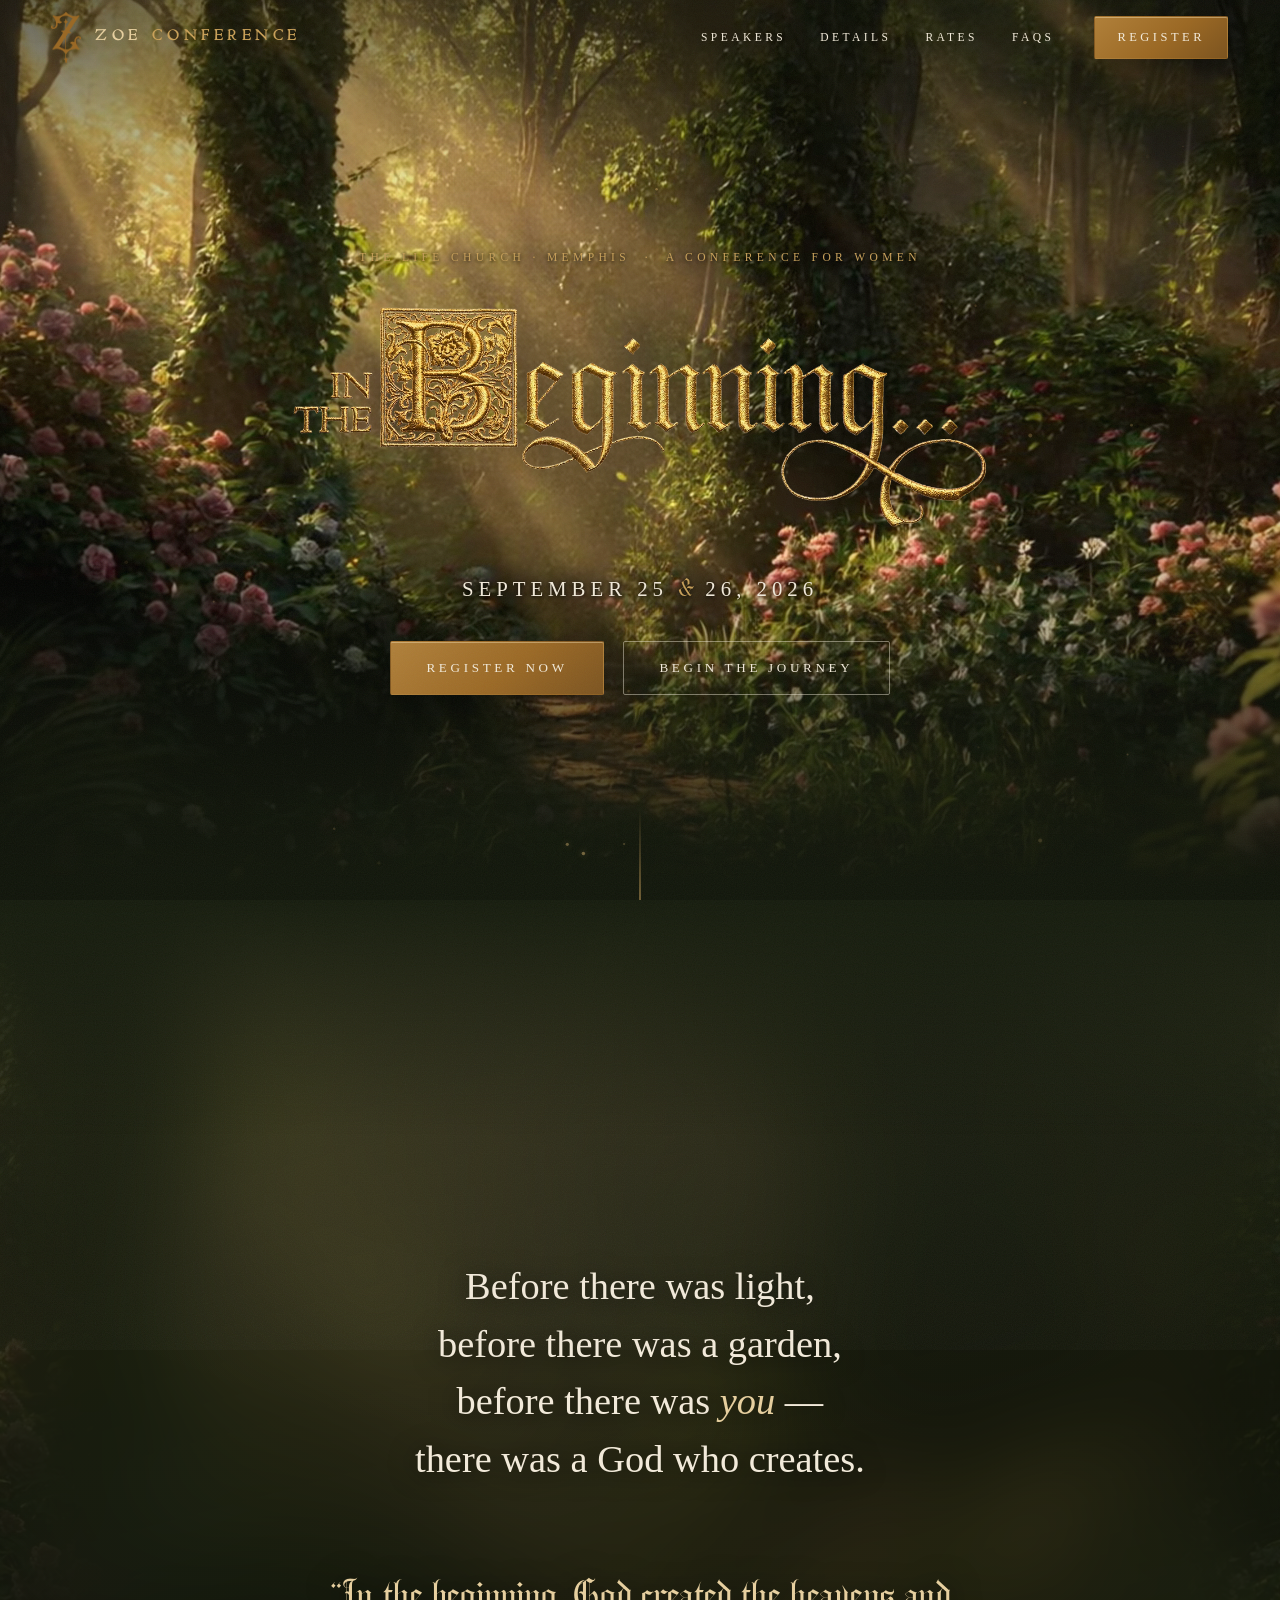
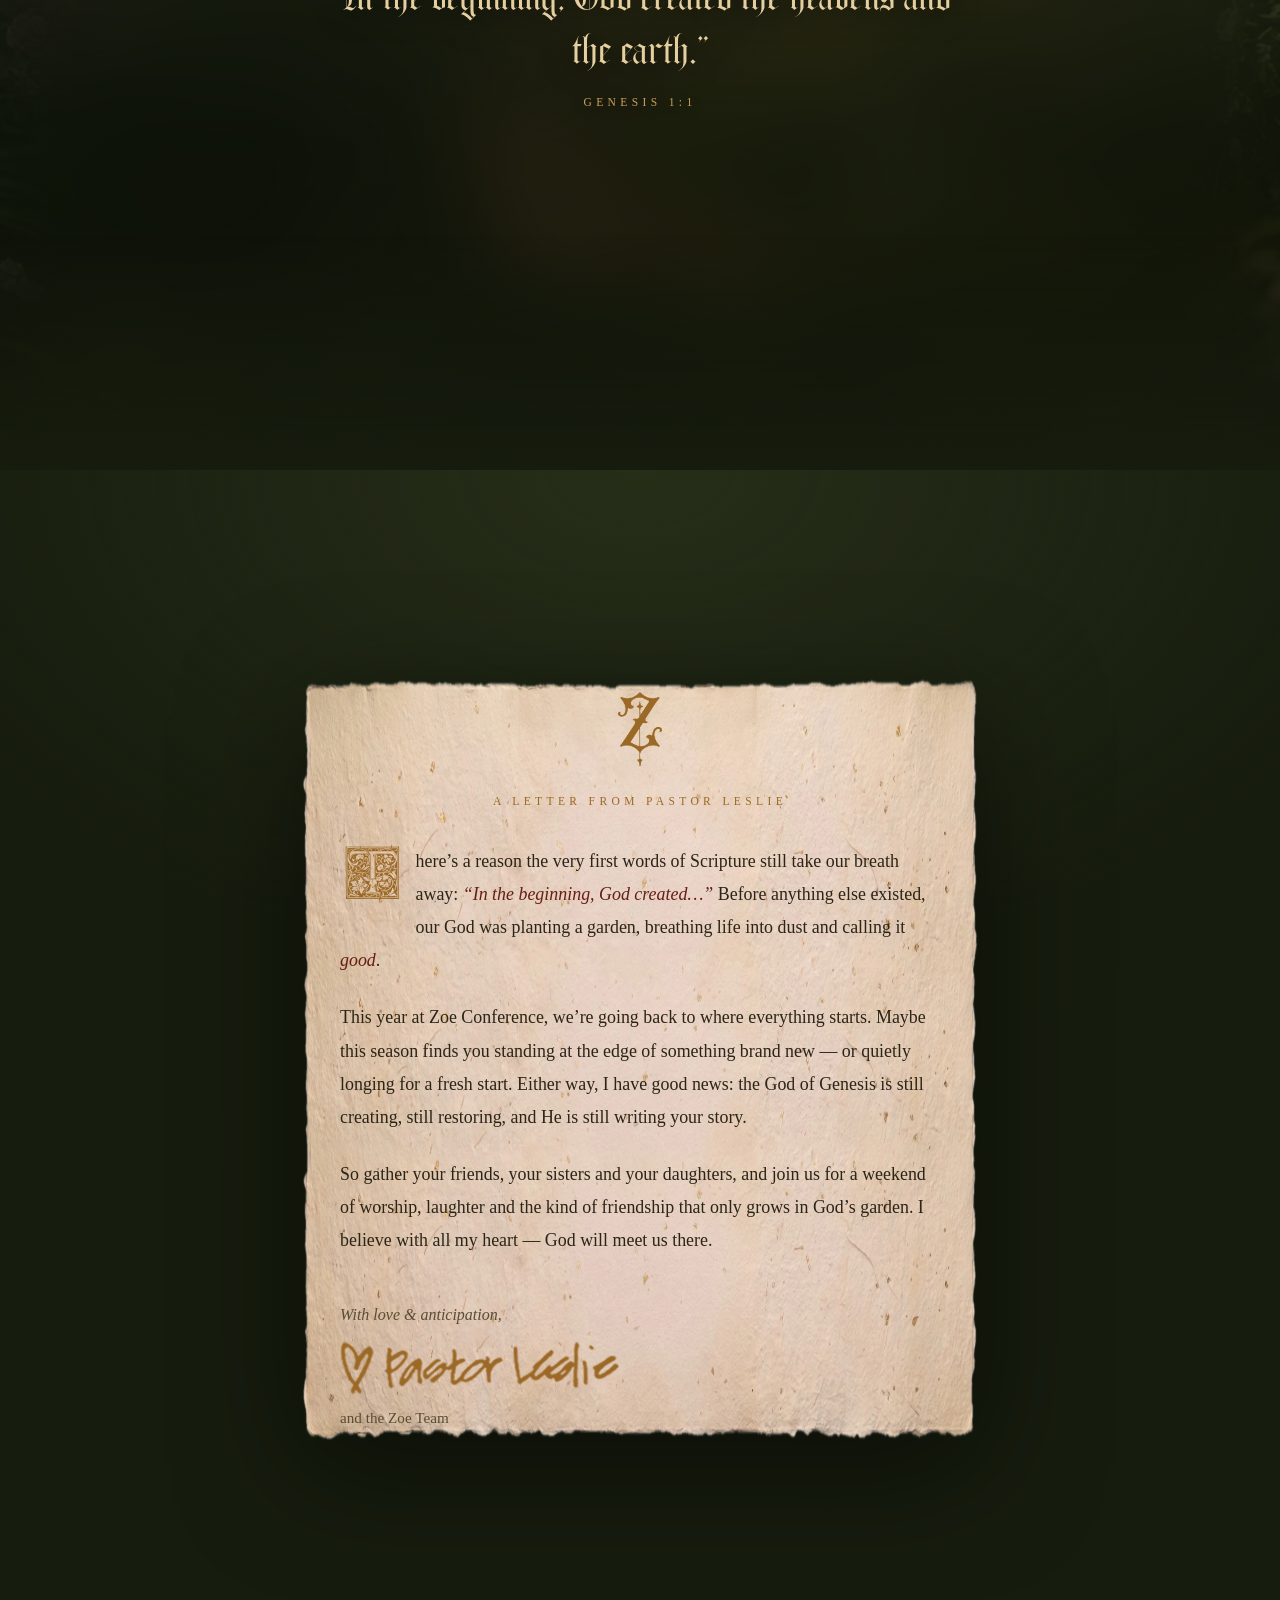
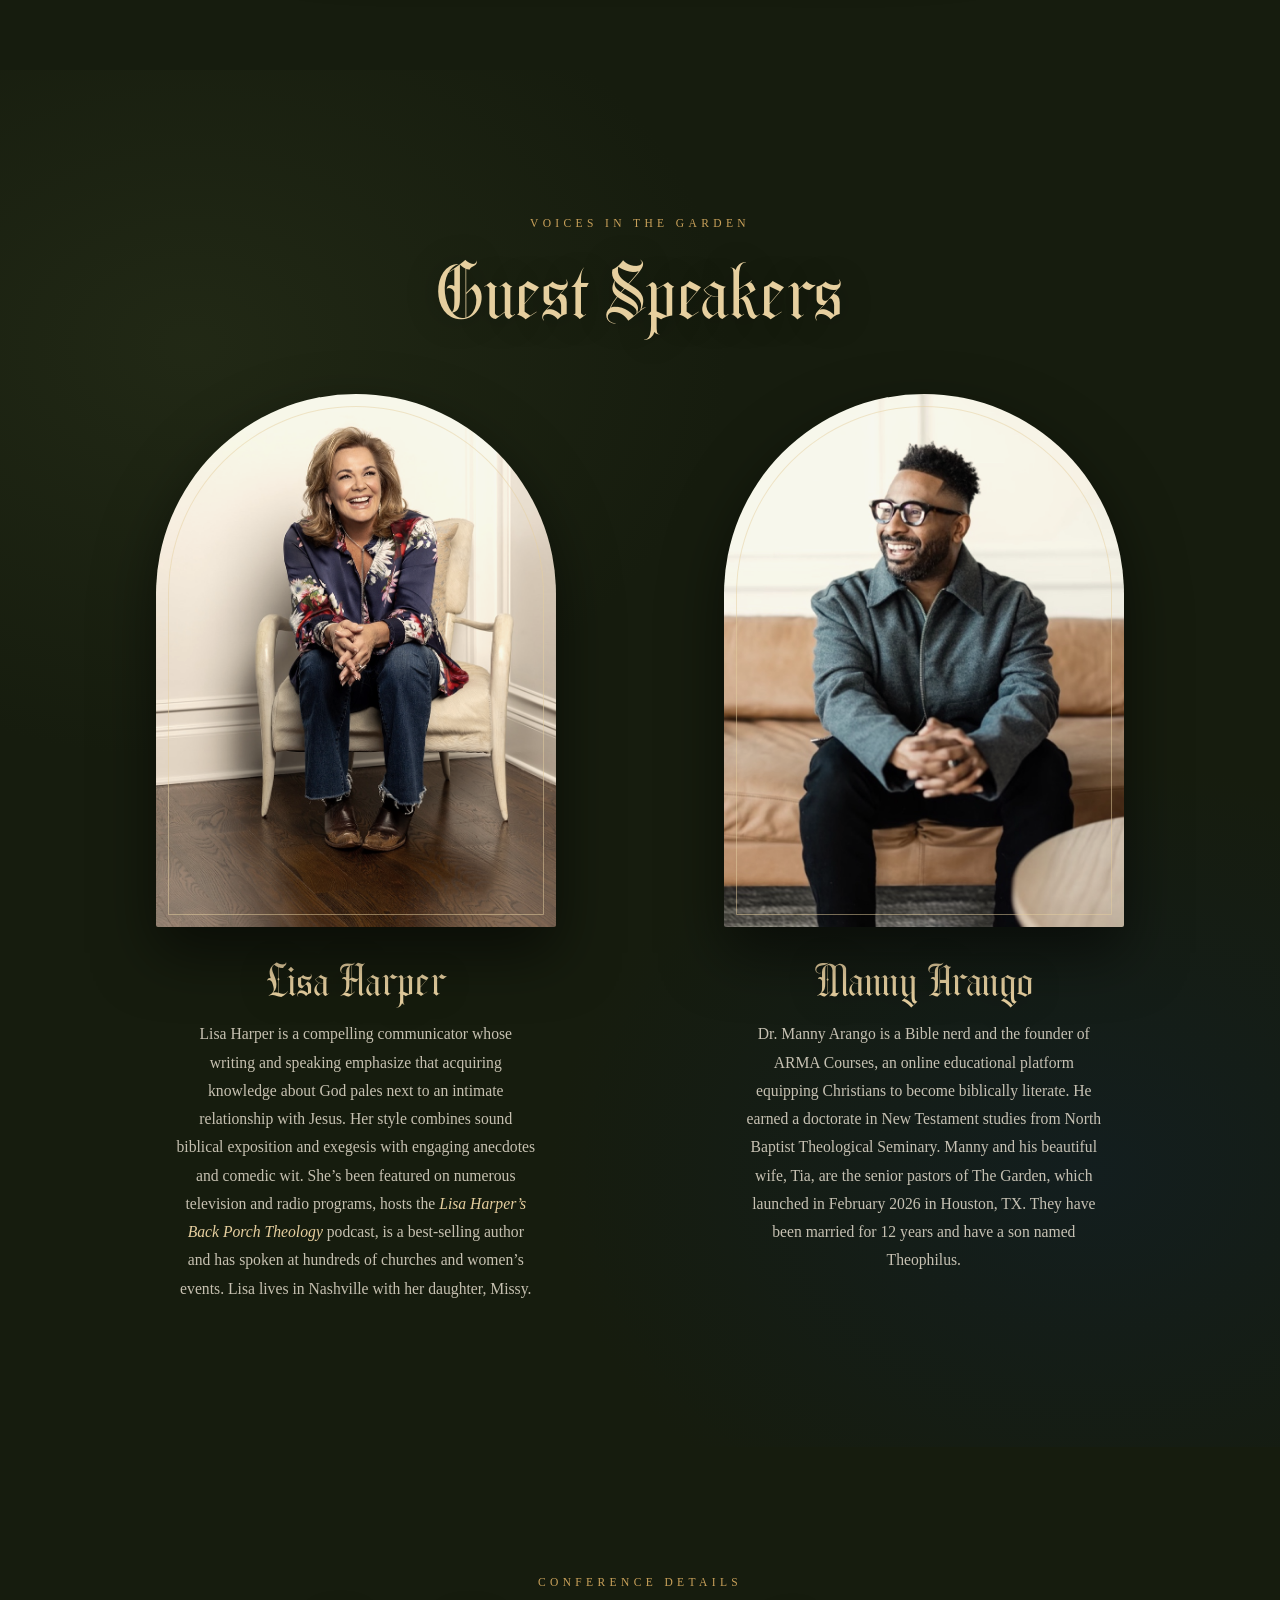
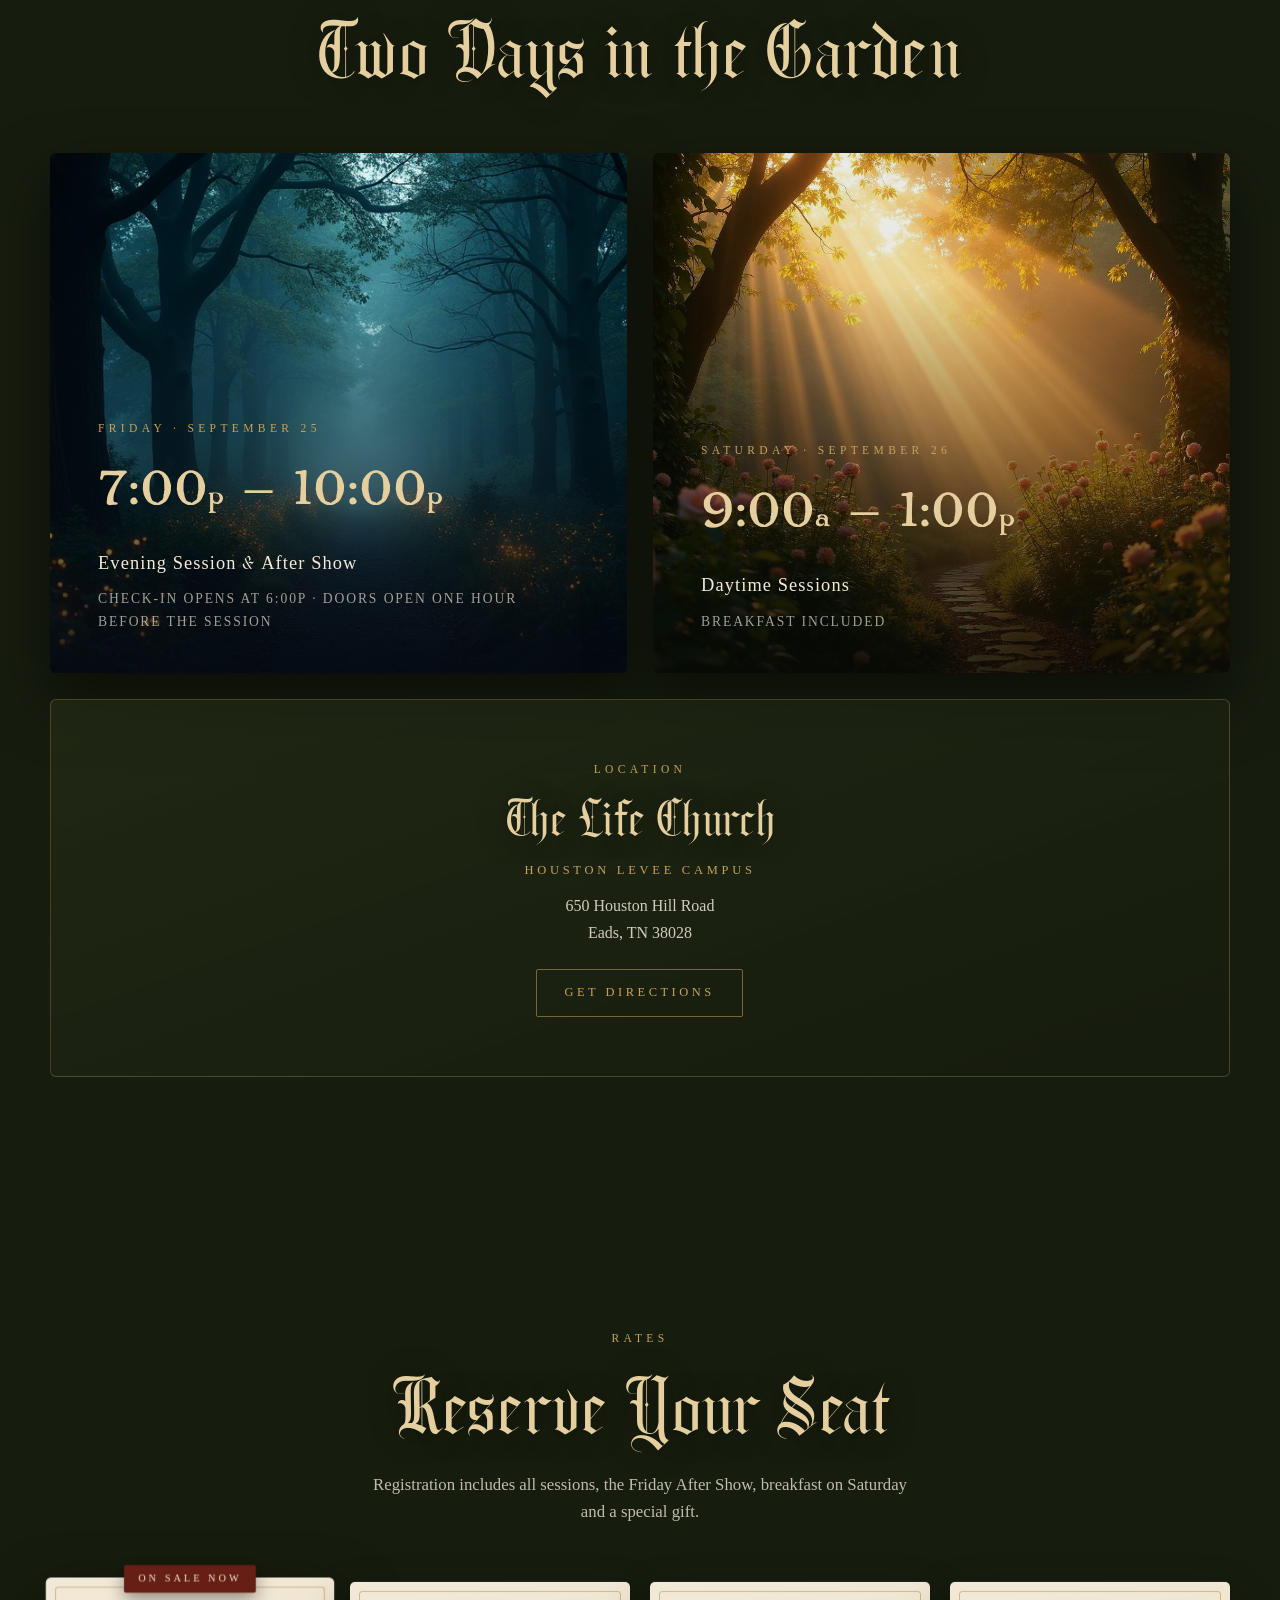
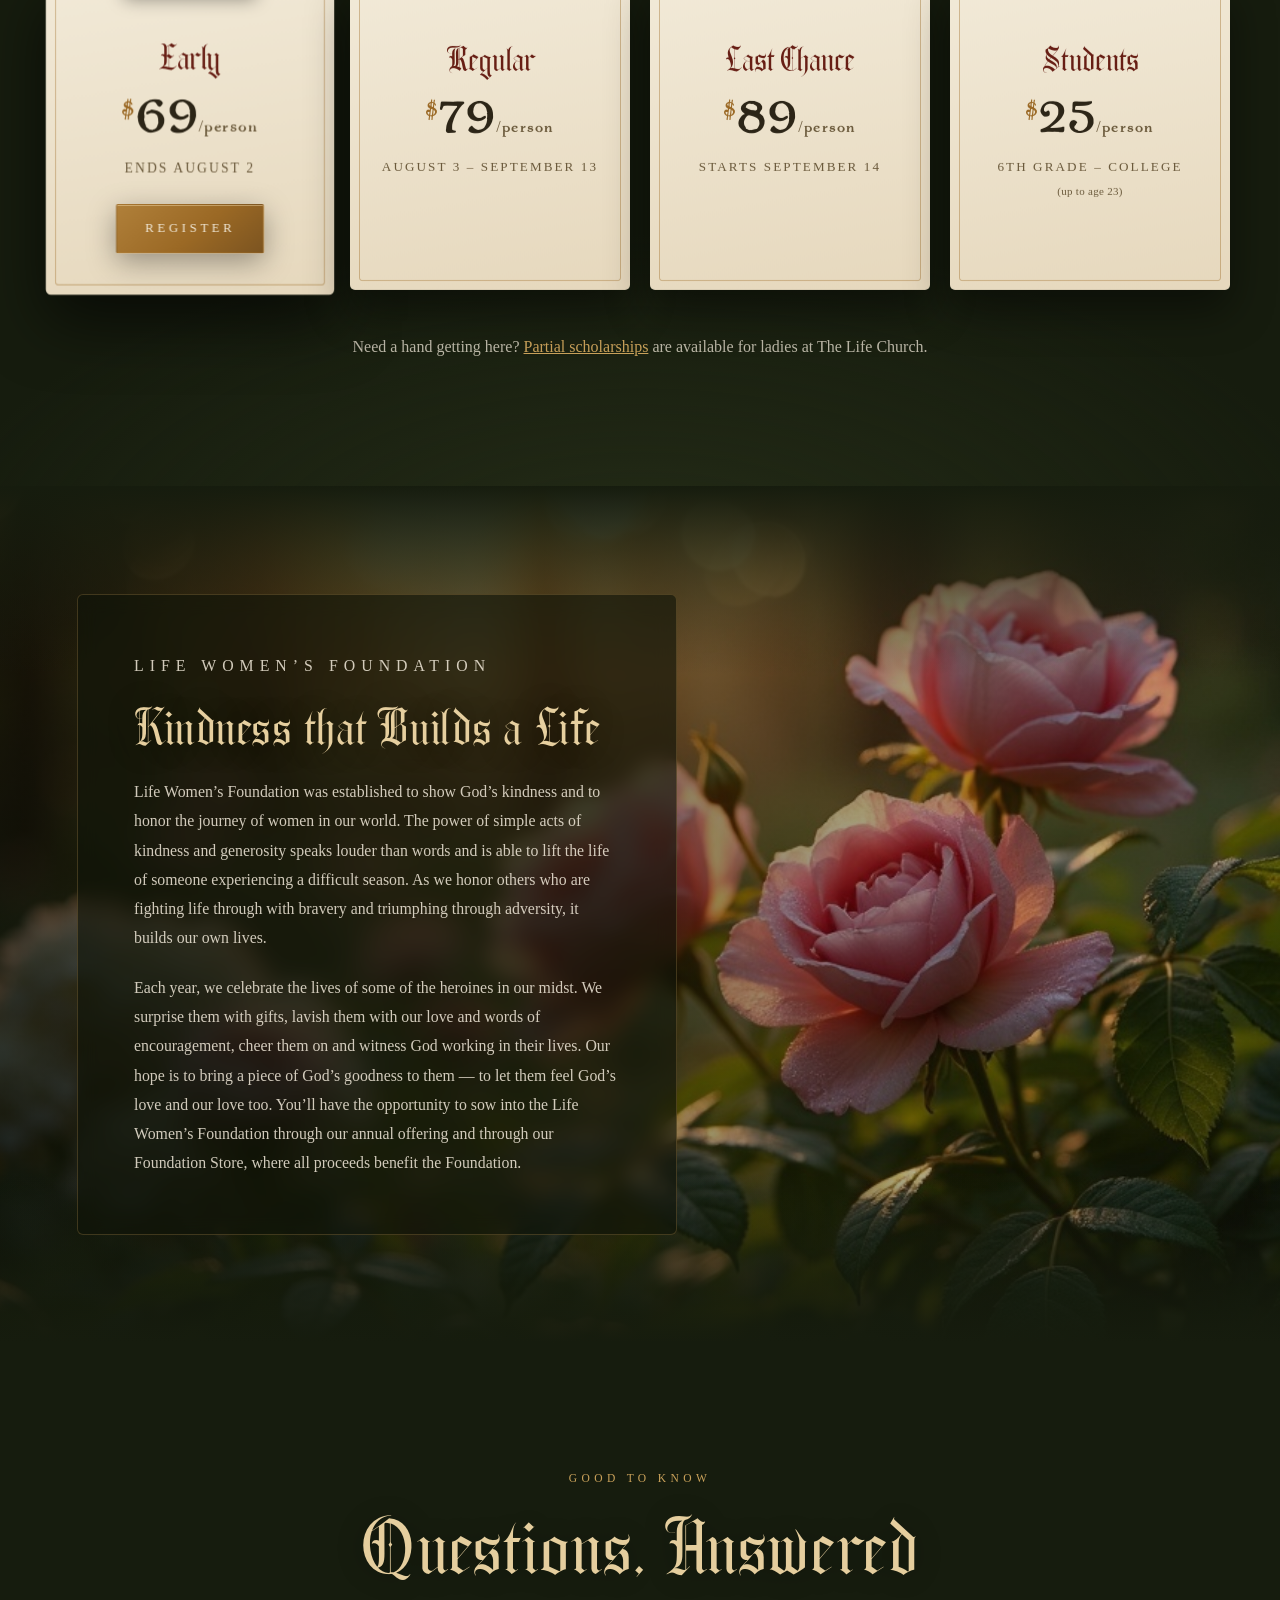
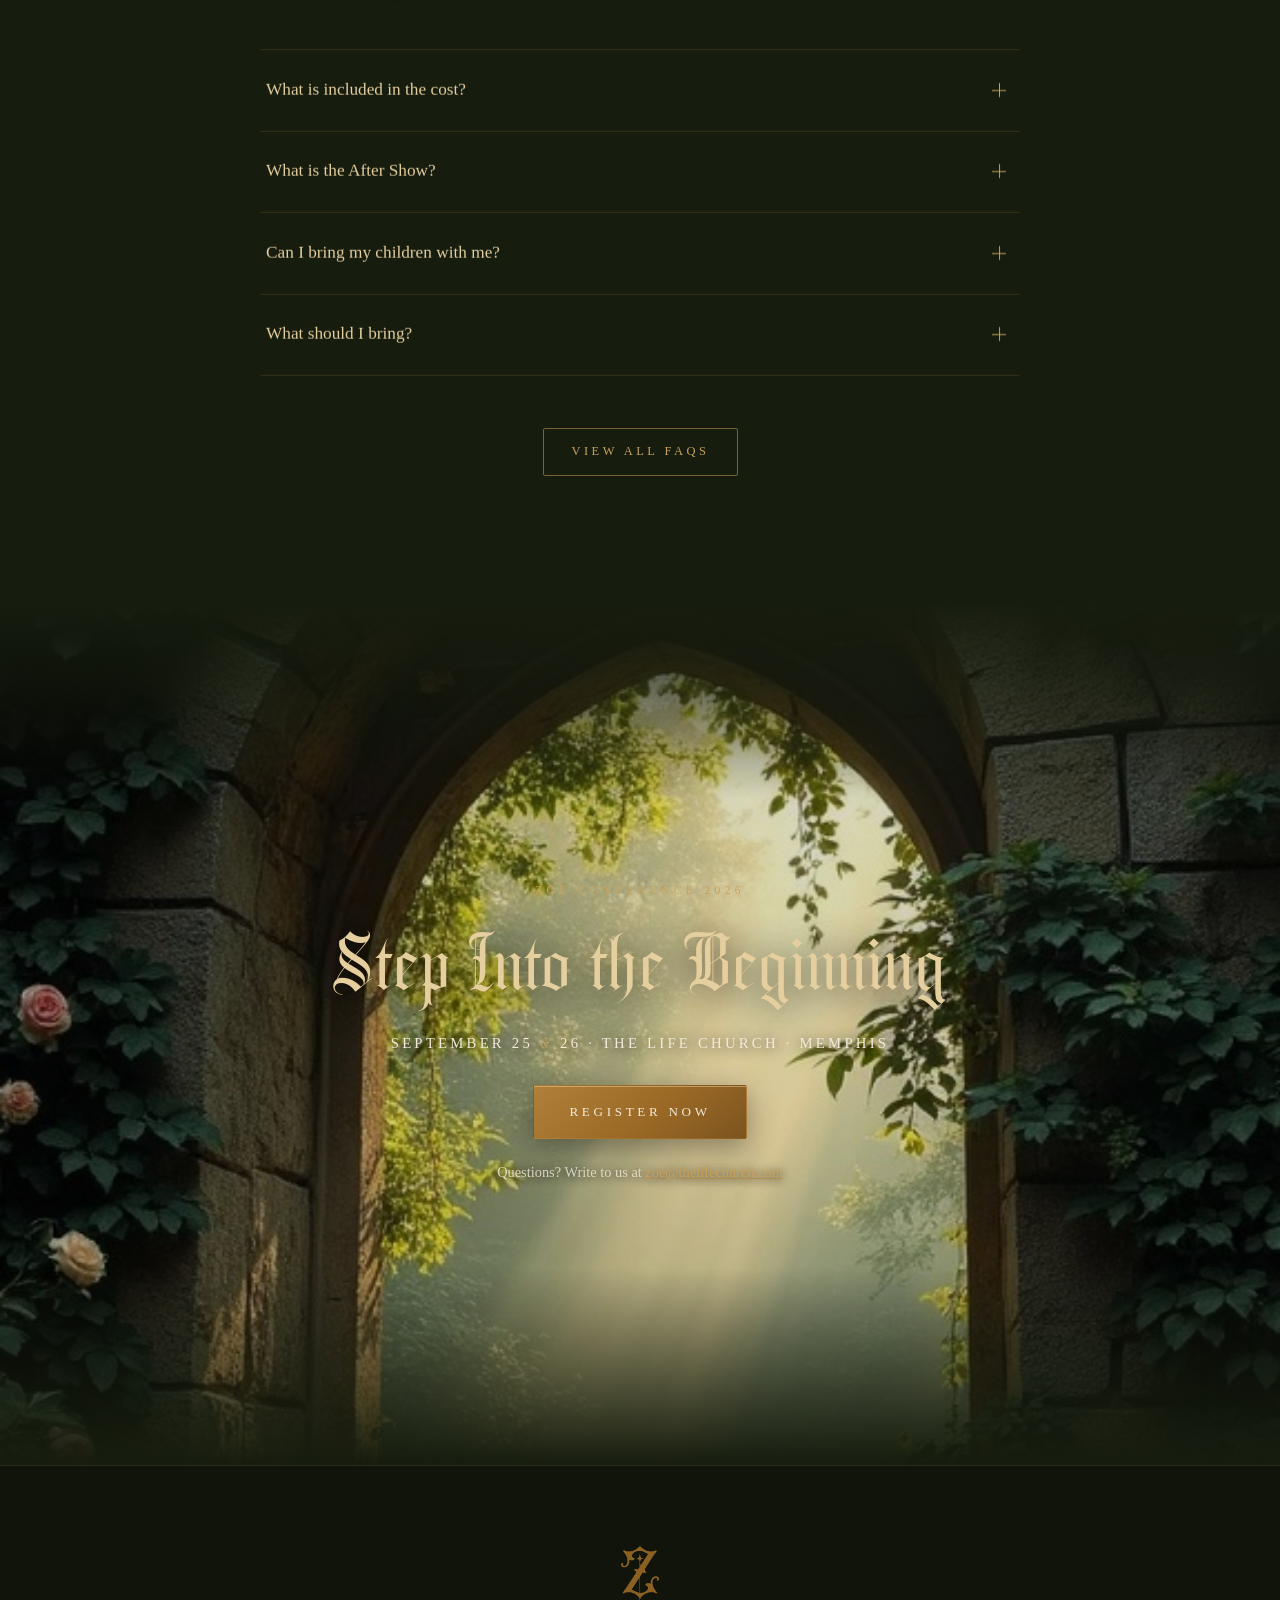
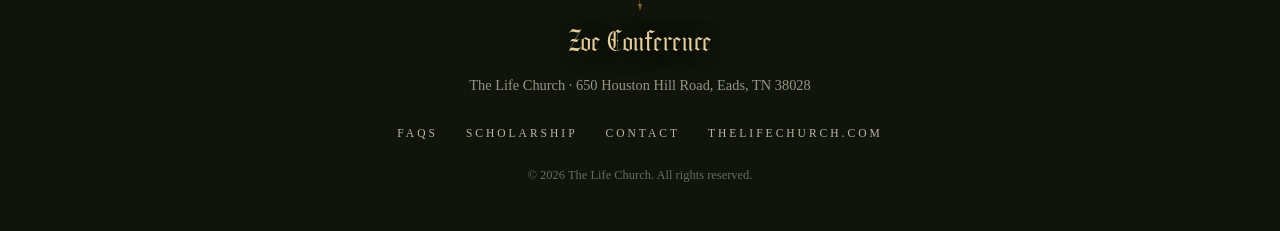
==== commit eb3c6955: "Journey: 4-line stanza breaks + frosted-glass veil over garden bg - Break the intro line after "ligh" ====
--- a/index.html
+++ b/index.html
@@ -89,8 +89,9 @@
     <div class="journey__bg" data-parallax>
       <img src="images/hero-full.jpg" alt="" loading="lazy">
     </div>
+    <div class="journey__frost" aria-hidden="true"></div>
     <div class="journey__inner">
-      <p class="journey__line reveal-lines">Before there was light, before there was a garden,<br class="br-desk"> before there was <em>you</em> — there was a God who creates.</p>
+      <p class="journey__line reveal-lines">Before there was light,<br class="br-desk"> before there was a garden,<br class="br-desk"> before there was <em>you</em> —<br class="br-desk"> there was a God who creates.</p>
       <blockquote class="journey__verse">
         <p class="journey__verse-text">“In the beginning, God created the heavens and the earth.”</p>
         <cite class="eyebrow">Genesis 1:1</cite>
--- a/css/main.css
+++ b/css/main.css
@@ -269,13 +269,22 @@
   width:100%;height:100%;object-fit:cover;
   filter:brightness(.8) saturate(.92);
 }
+/* Frosted glass — fully veils the garden so it doesn't echo the hero bg */
+.journey__frost{
+  position:absolute;inset:0;z-index:1;pointer-events:none;
+  -webkit-backdrop-filter:blur(46px) saturate(1.08) brightness(.92);
+  backdrop-filter:blur(46px) saturate(1.08) brightness(.92);
+  background:
+    radial-gradient(120% 80% at 50% 0%,rgba(230,207,159,.06),transparent 60%),
+    linear-gradient(165deg,rgba(22,28,14,.74),rgba(20,26,14,.66) 50%,rgba(13,17,8,.82));
+}
 .journey::before,.journey::after{
-  content:"";position:absolute;left:0;right:0;height:26vh;z-index:1;pointer-events:none;
+  content:"";position:absolute;left:0;right:0;height:26vh;z-index:2;pointer-events:none;
 }
 .journey::before{top:0;background:linear-gradient(to bottom,var(--kelp-deep),transparent)}
 .journey::after{bottom:0;background:linear-gradient(to top,var(--kelp-deep),transparent)}
 .journey__inner{
-  position:relative;z-index:2;text-align:center;max-width:900px;
+  position:relative;z-index:3;text-align:center;max-width:900px;
   padding:20vh 28px;display:flex;flex-direction:column;gap:9vh;align-items:center;
 }
 .journey__line{
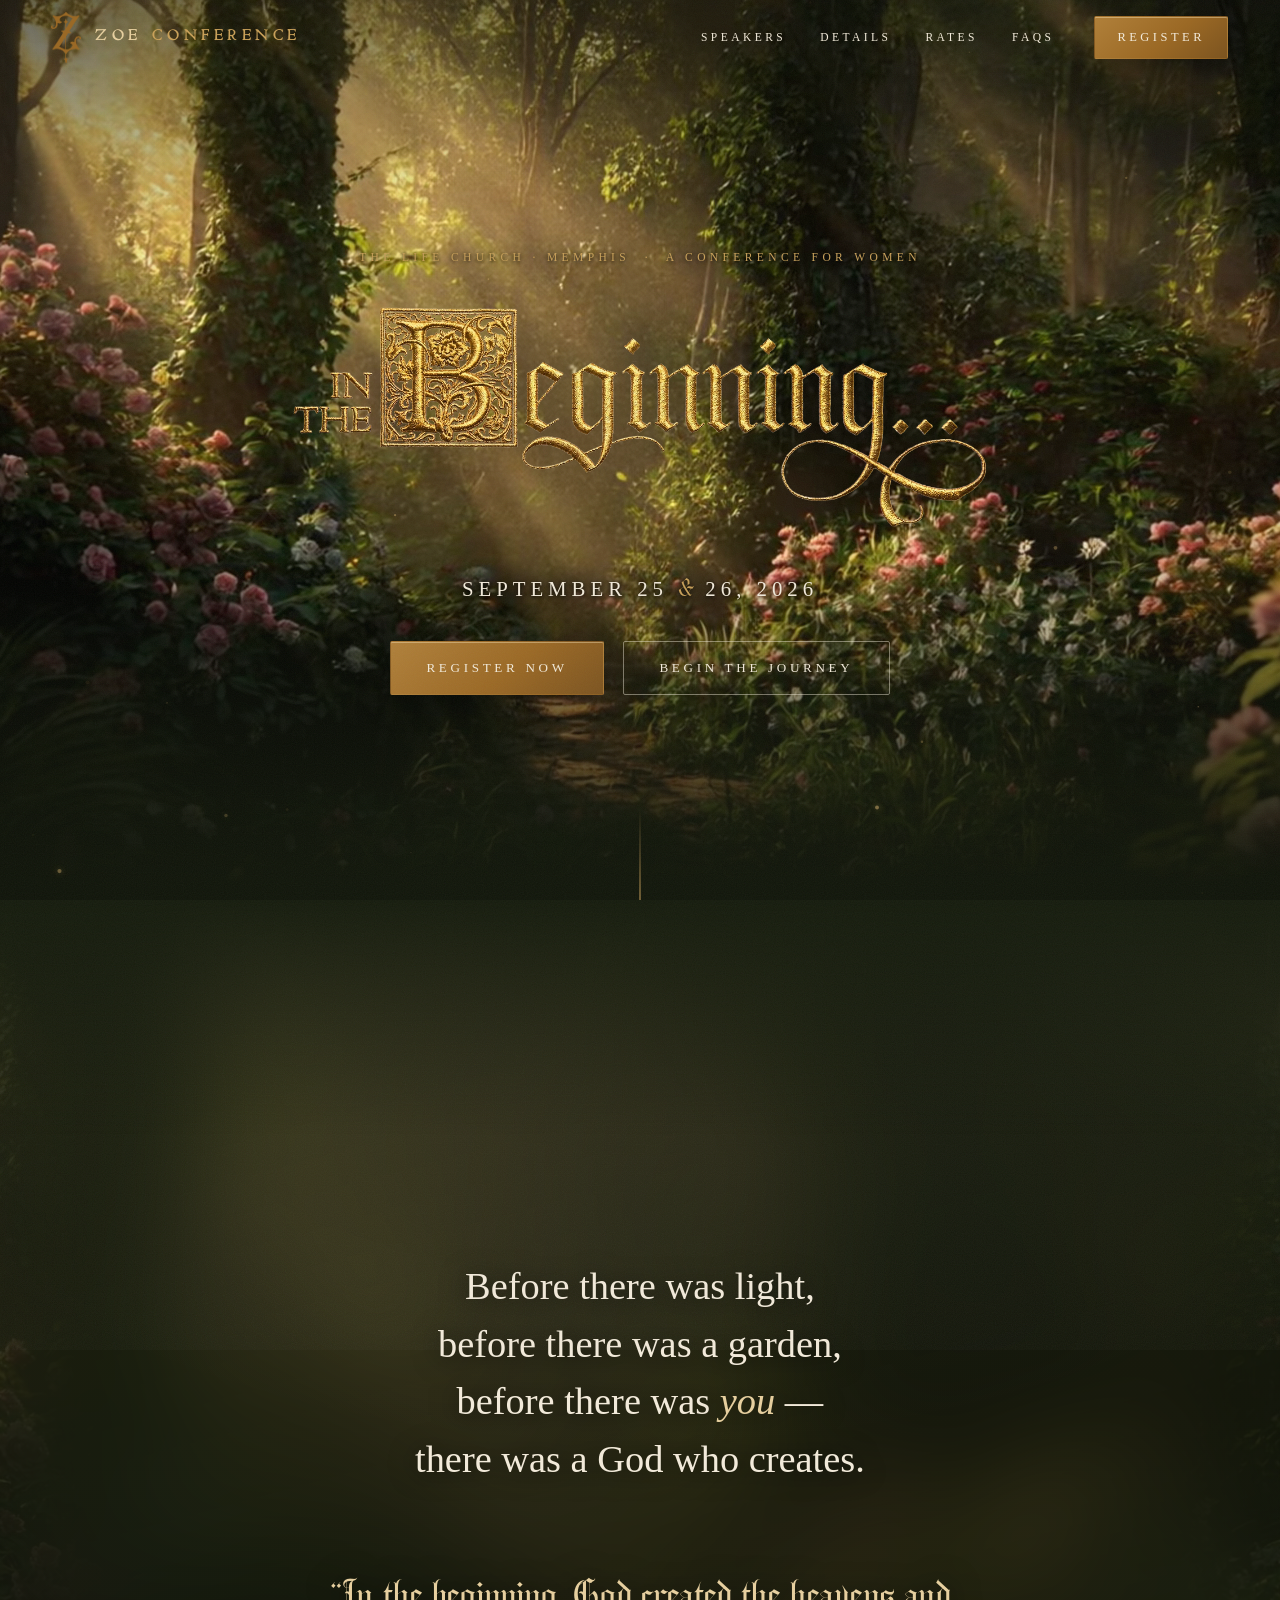
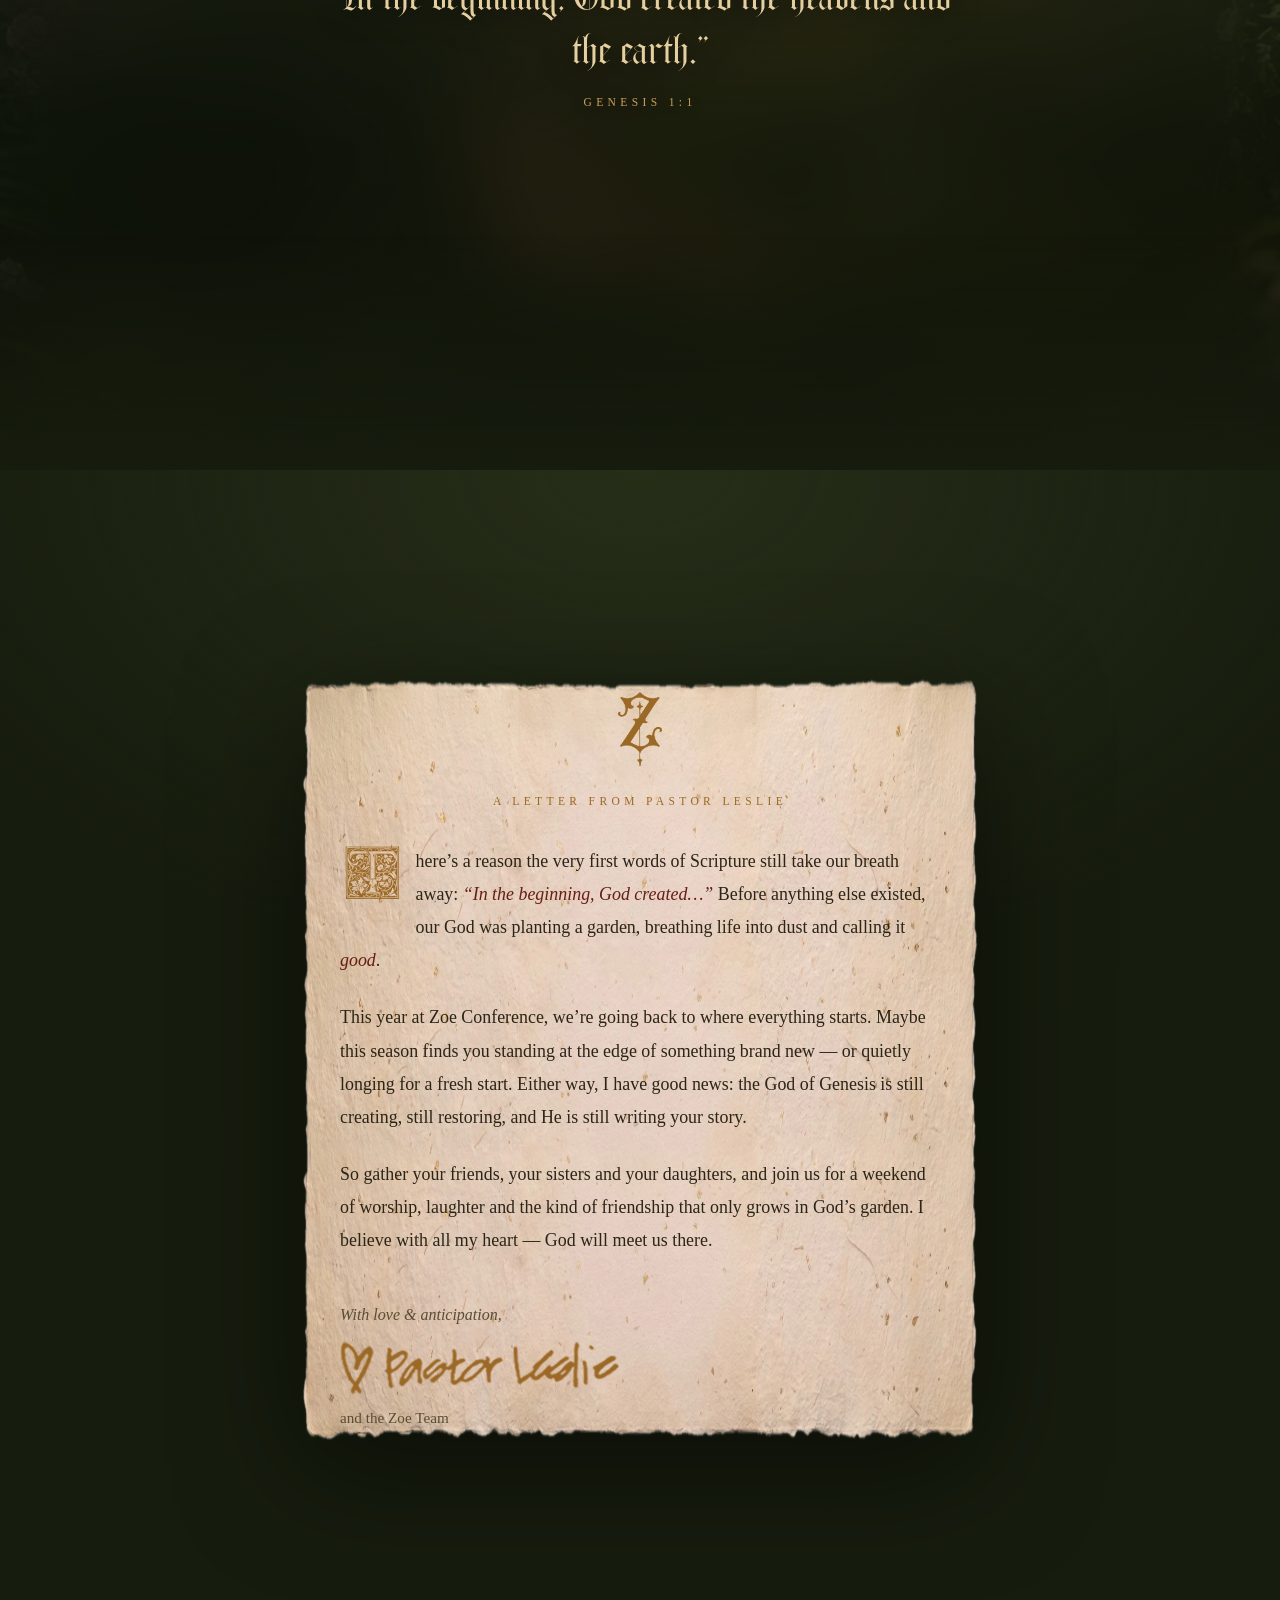
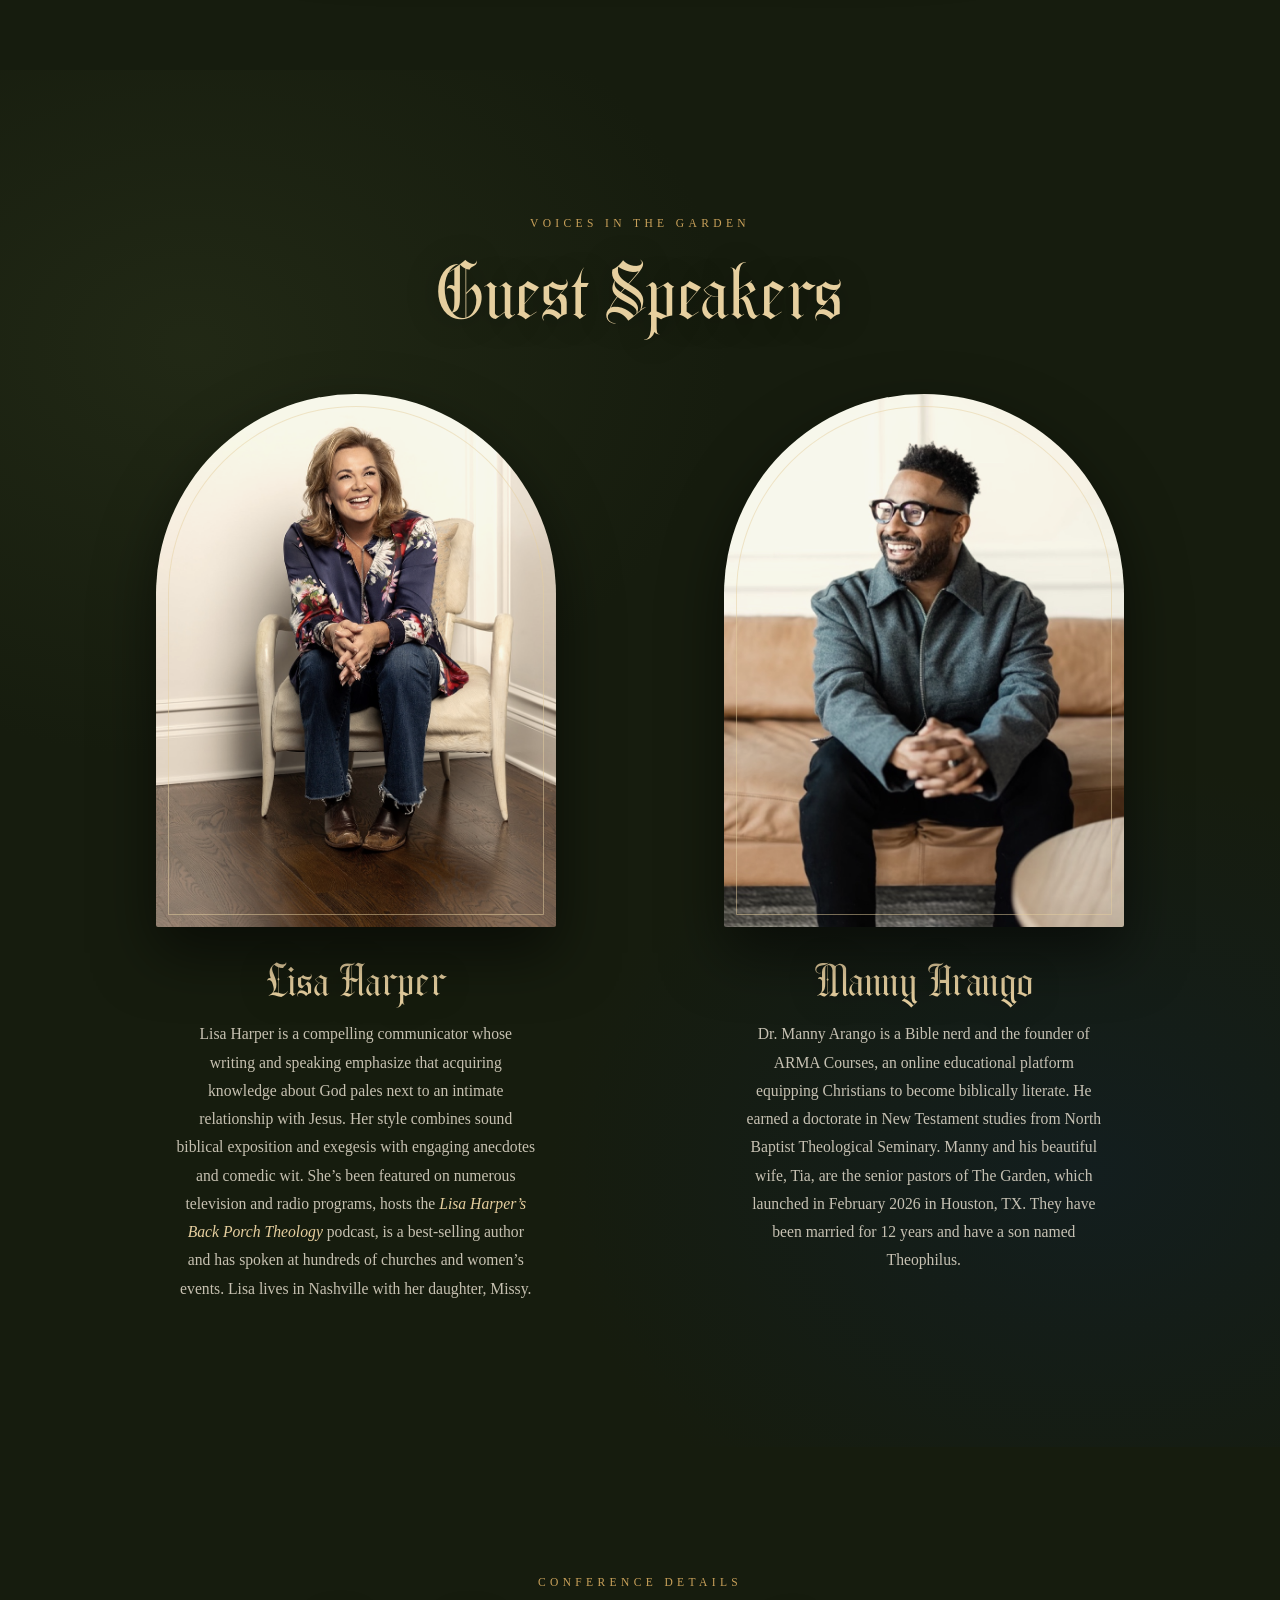
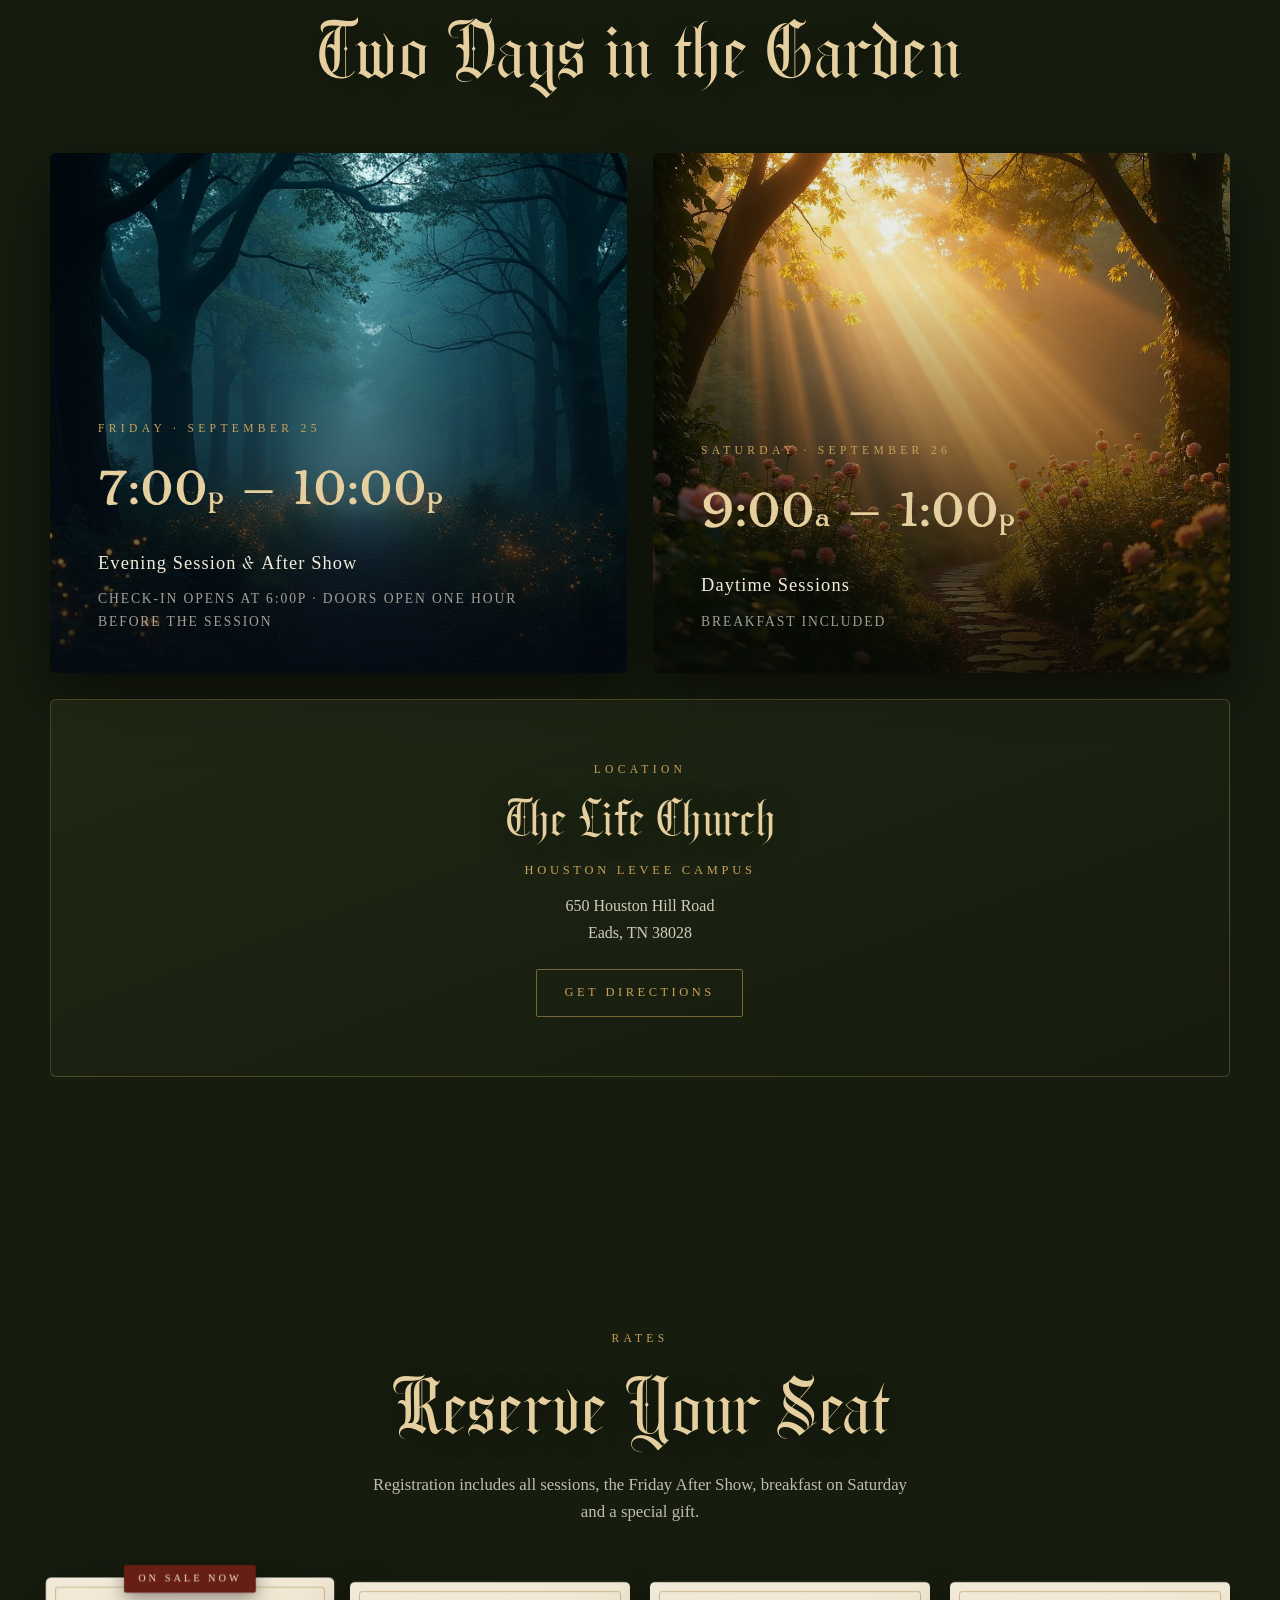
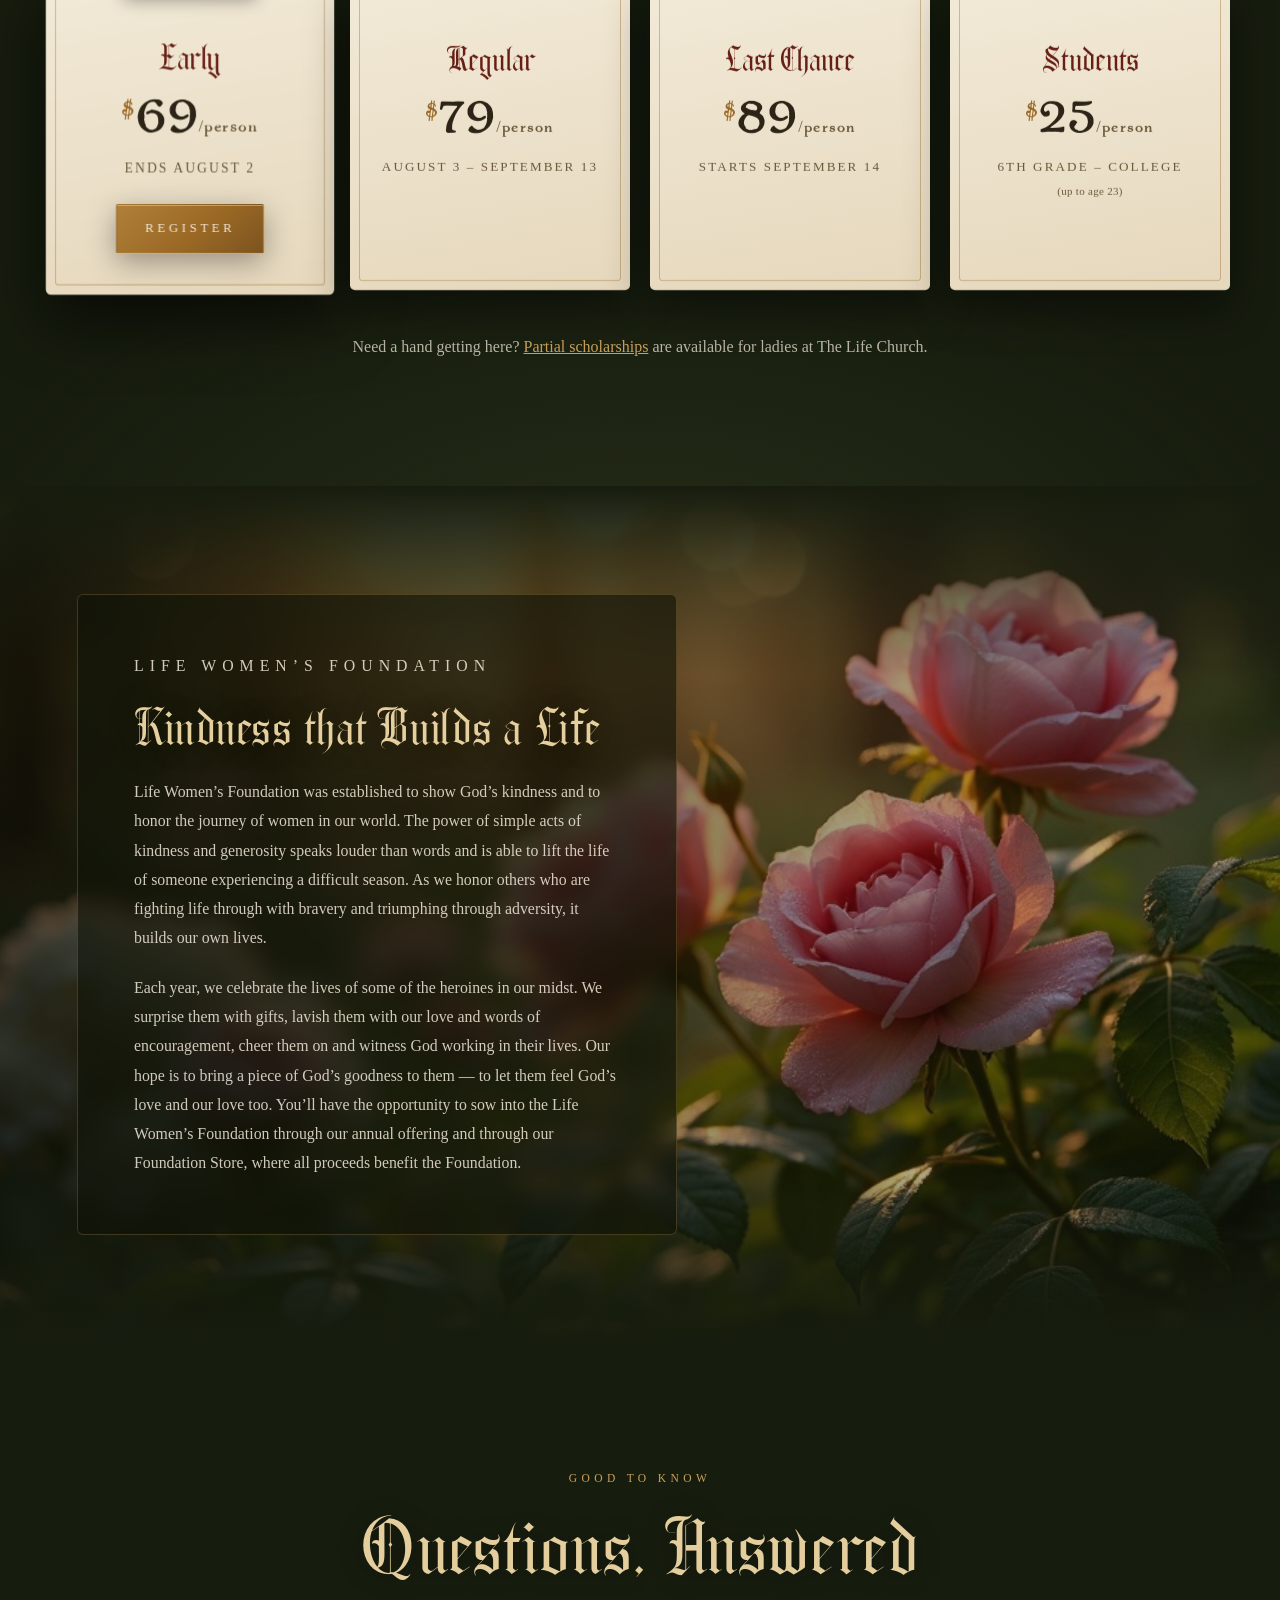
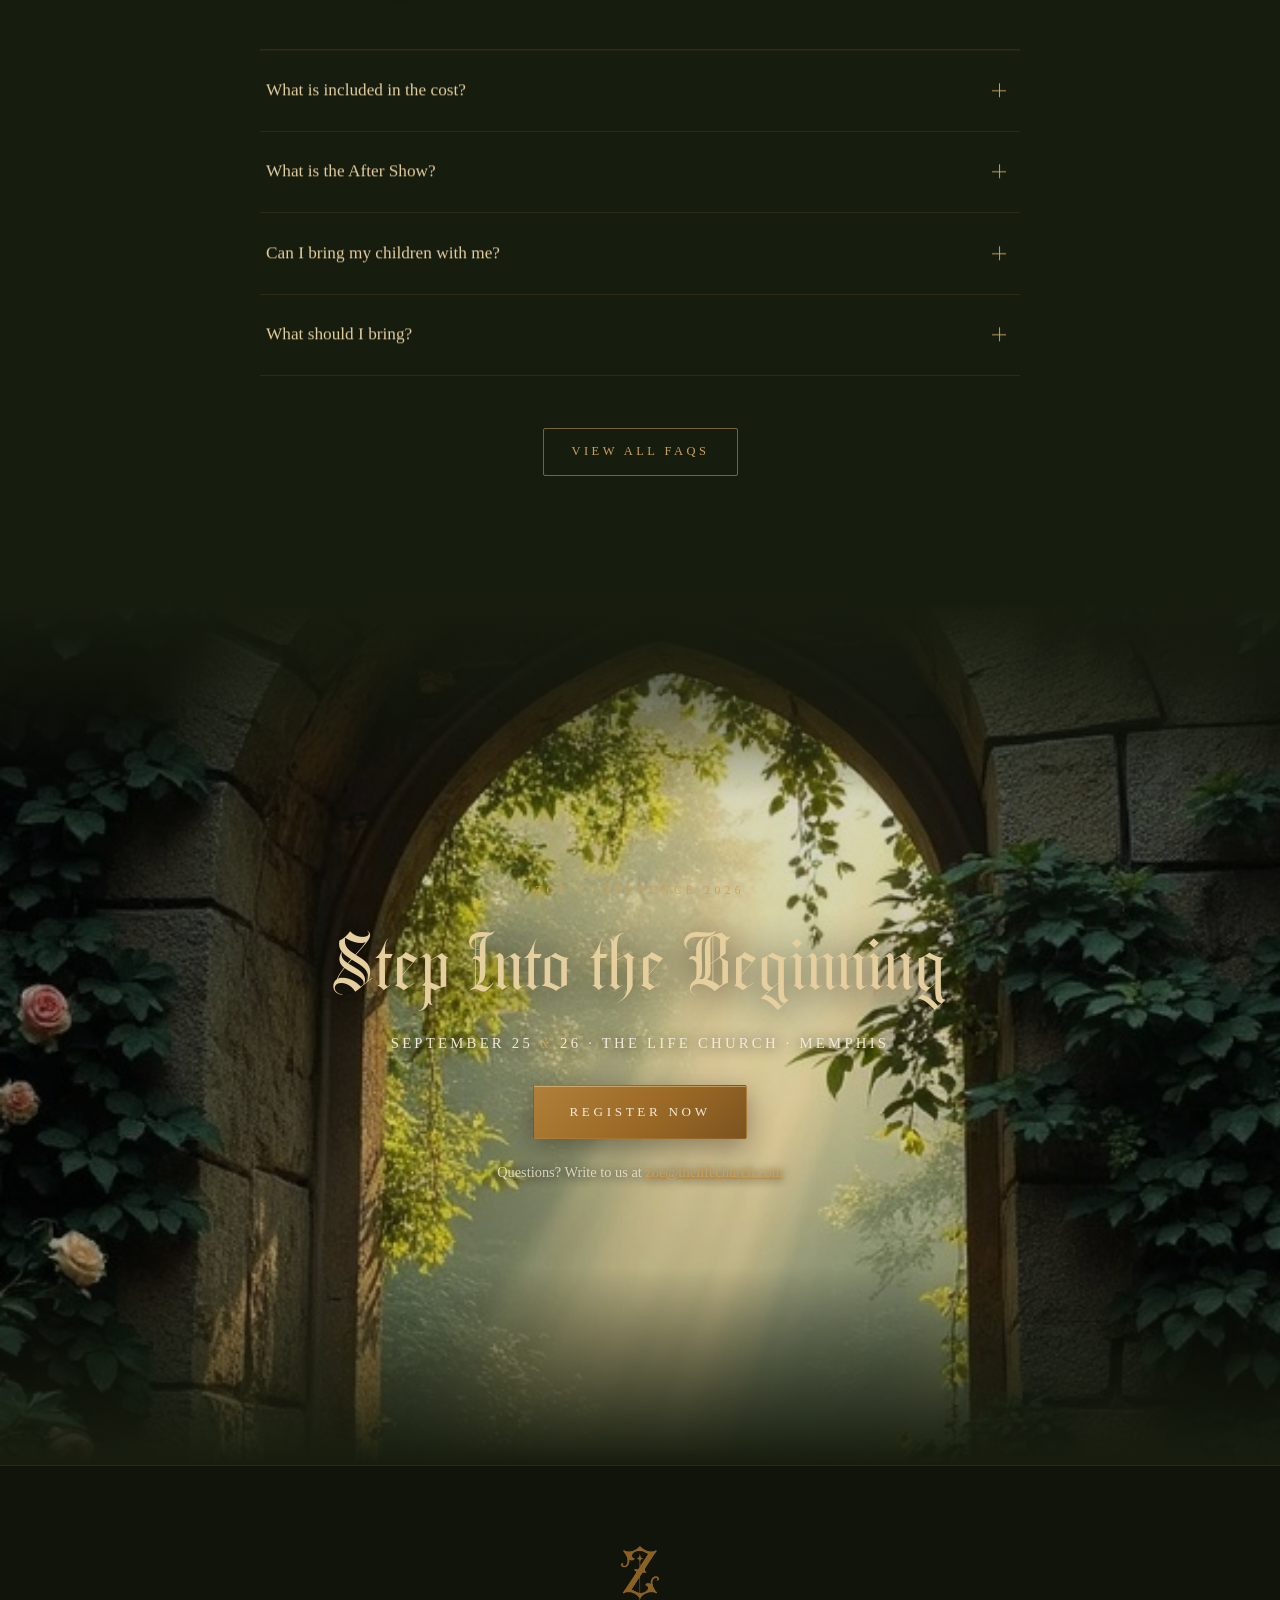
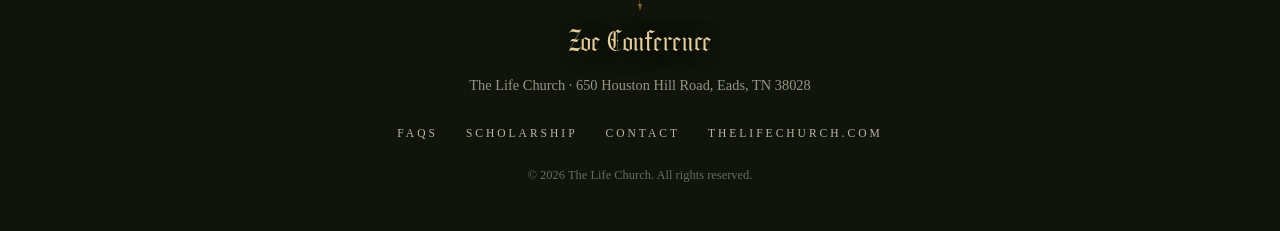
==== commit 6e3aa287: "Cache-bust stylesheet link (?v=2) so frosted-glass CSS loads for all viewers GitHub Pages serves CSS" ====
--- a/index.html
+++ b/index.html
@@ -11,7 +11,7 @@
 <meta property="og:type" content="website">
 <link rel="icon" type="image/png" href="images/z-icon.png">
 <link rel="preload" as="image" href="images/title-gold-trim.webp">
-<link rel="stylesheet" href="css/main.css">
+<link rel="stylesheet" href="css/main.css?v=2">
 </head>
 <body>
 
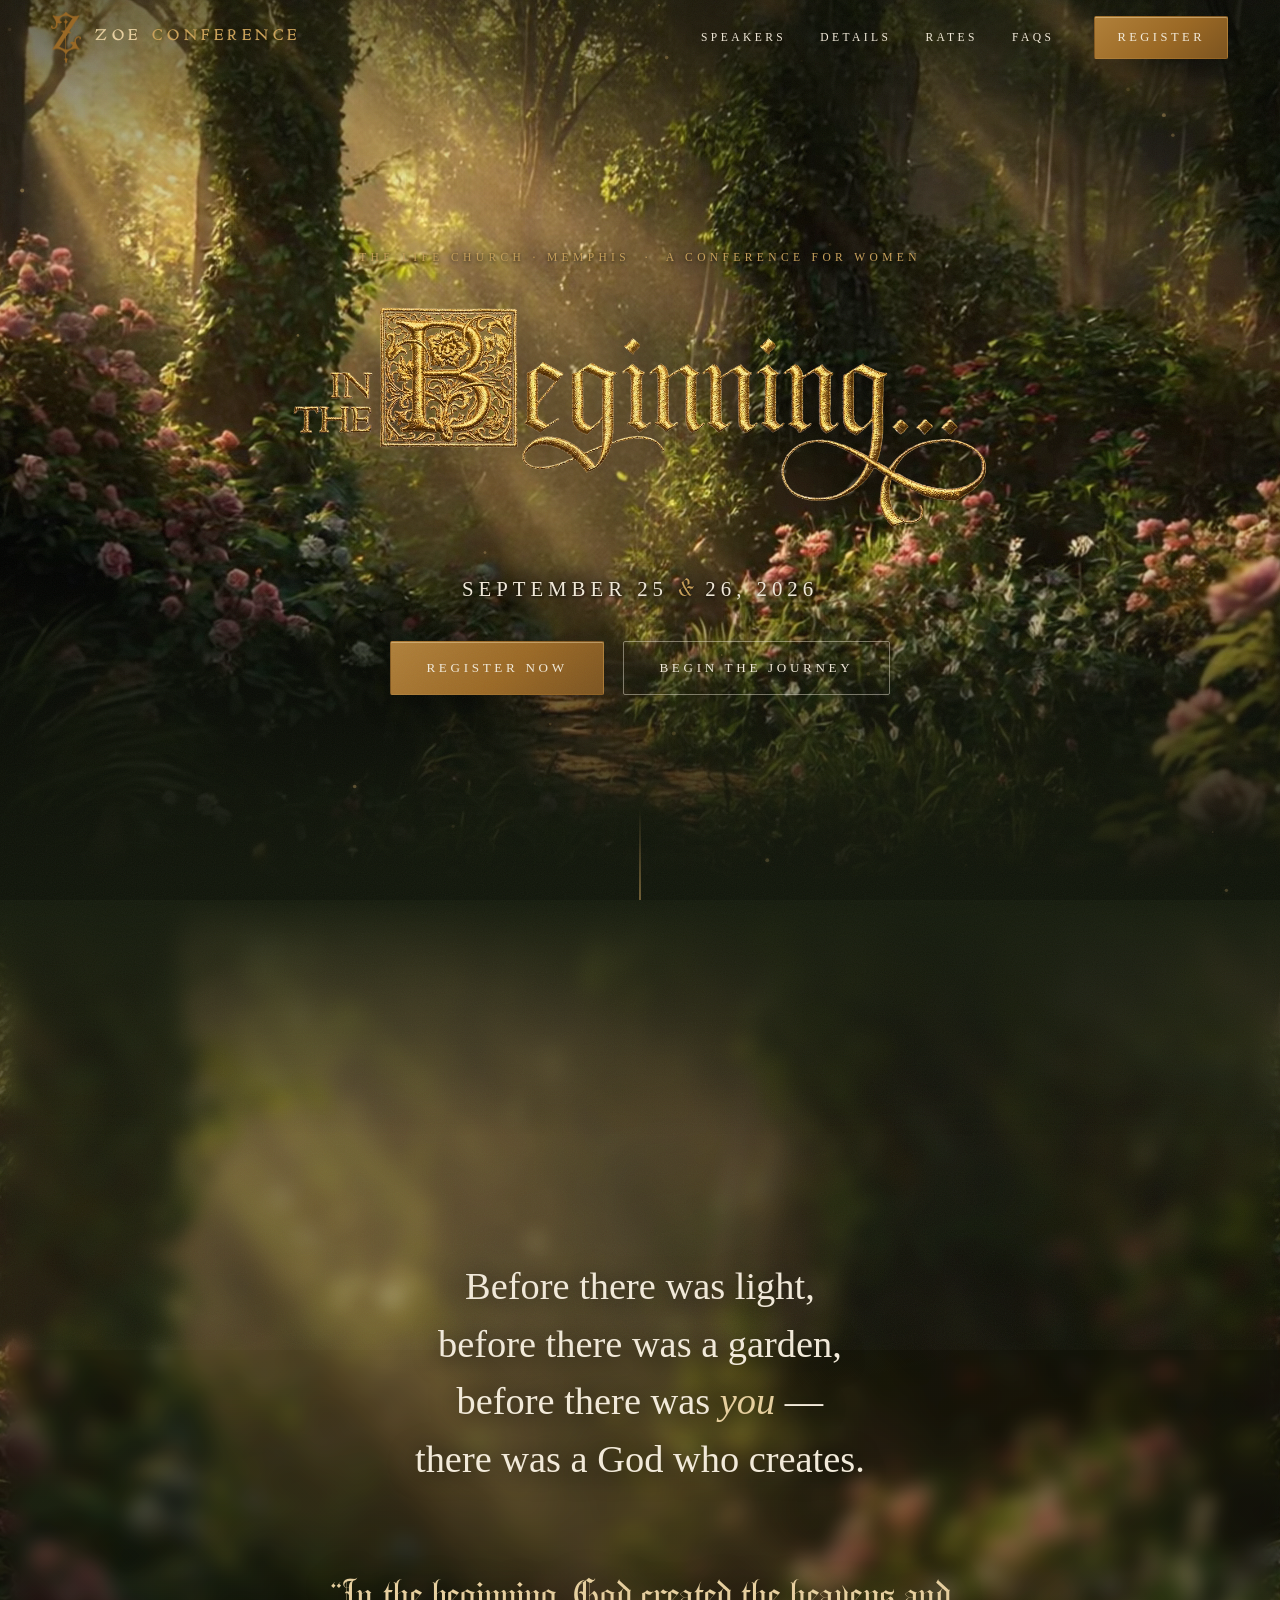
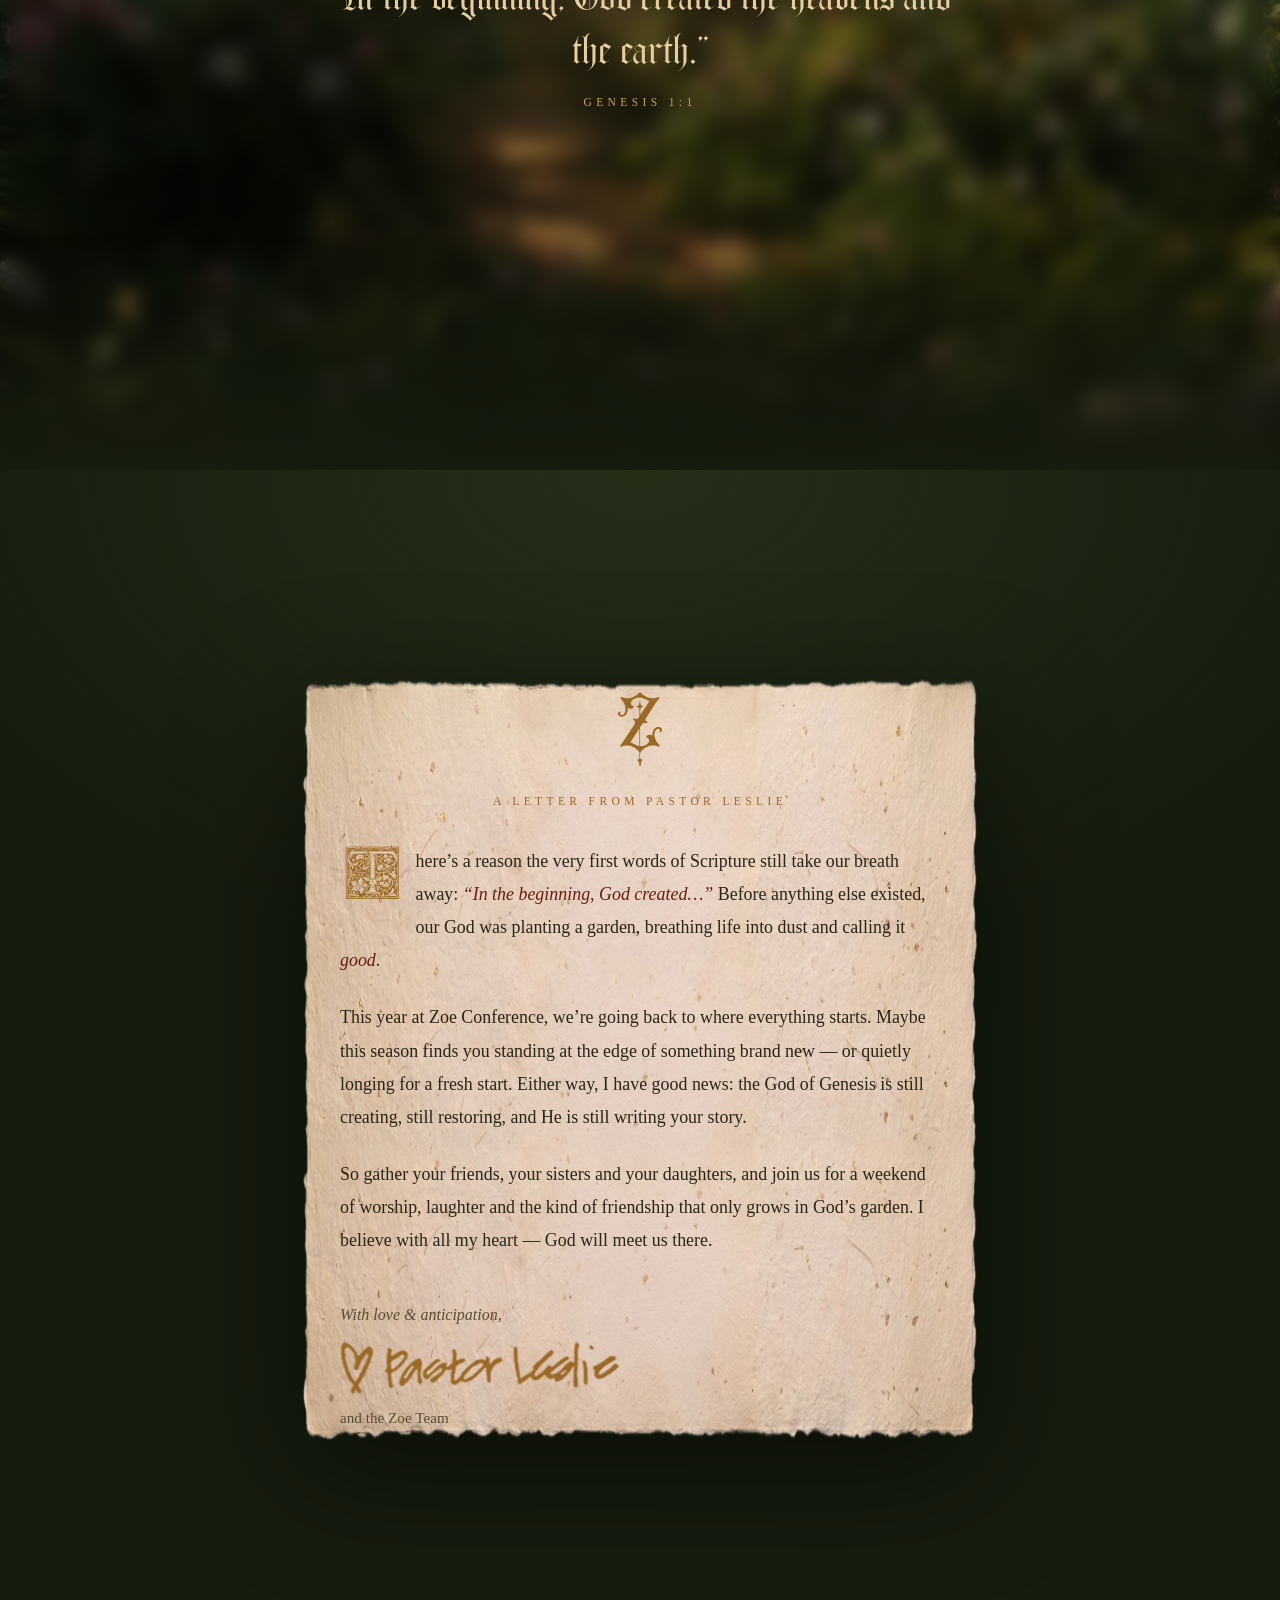
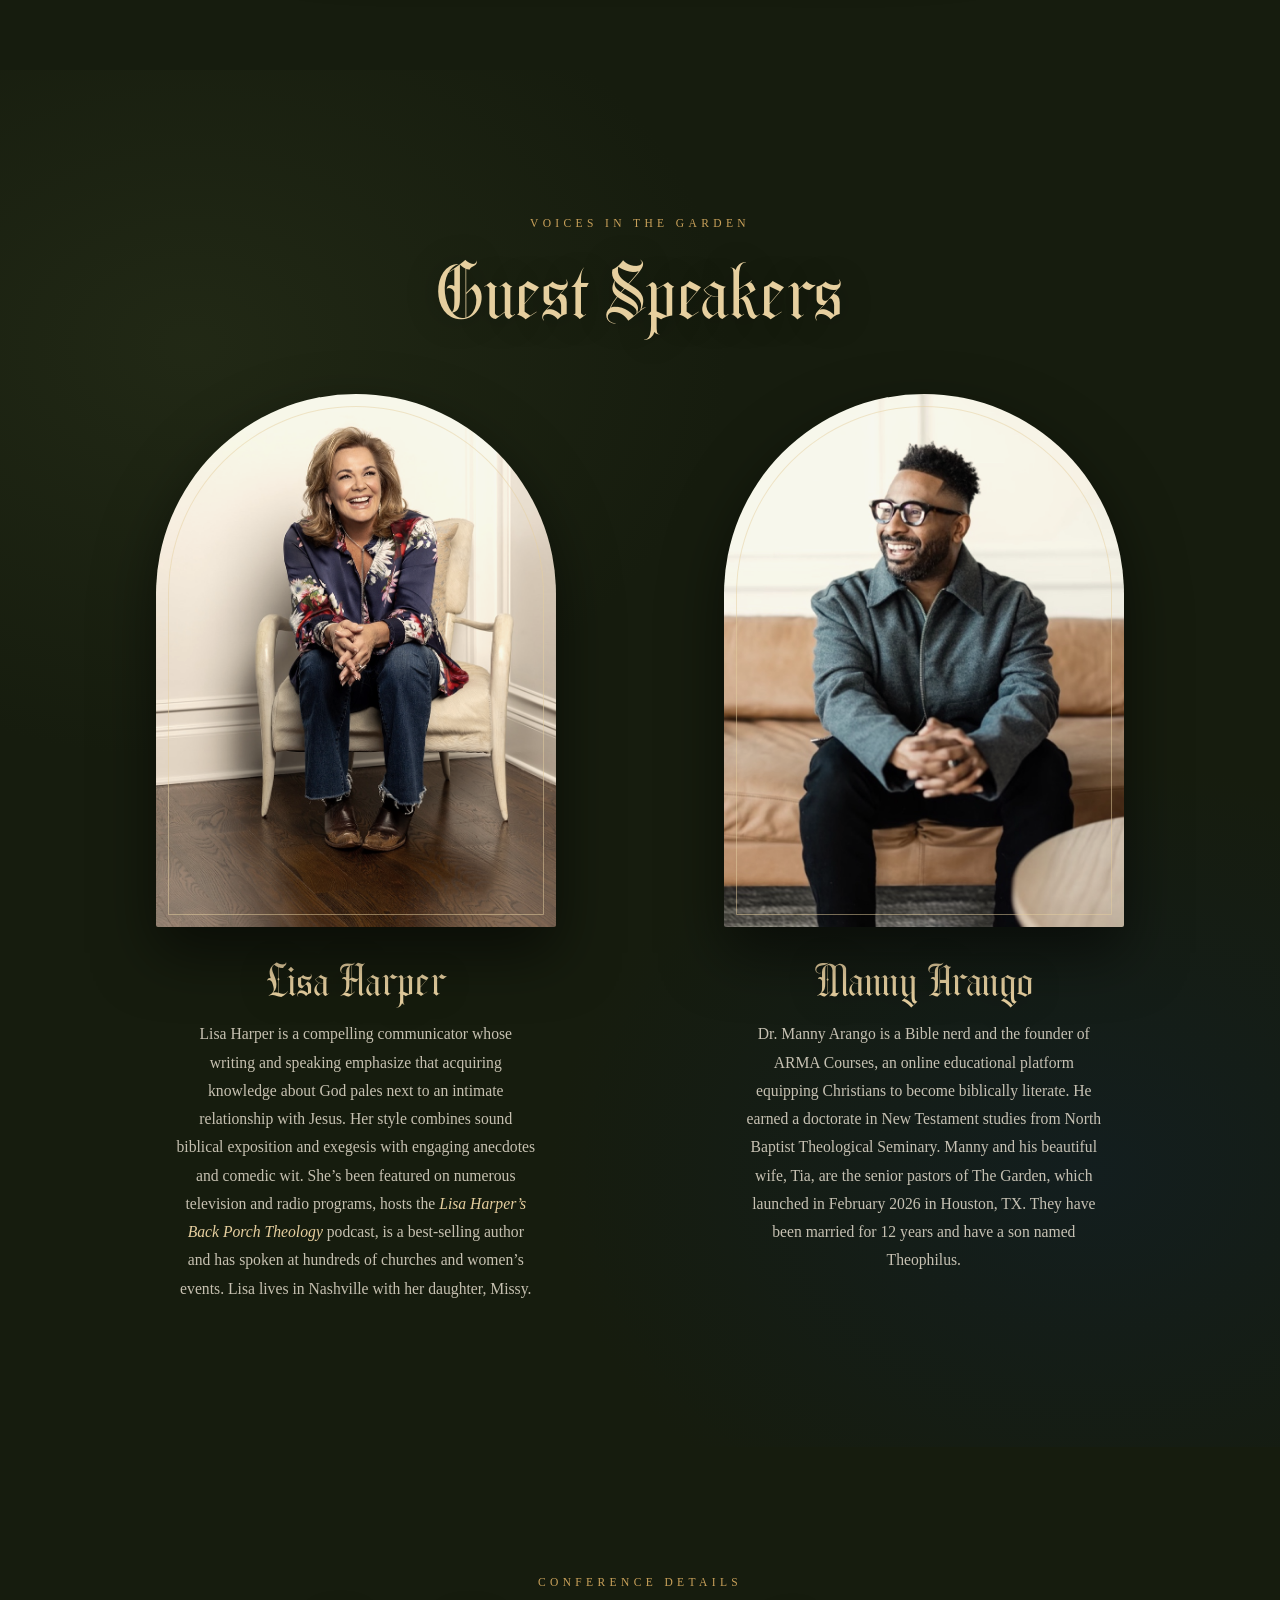
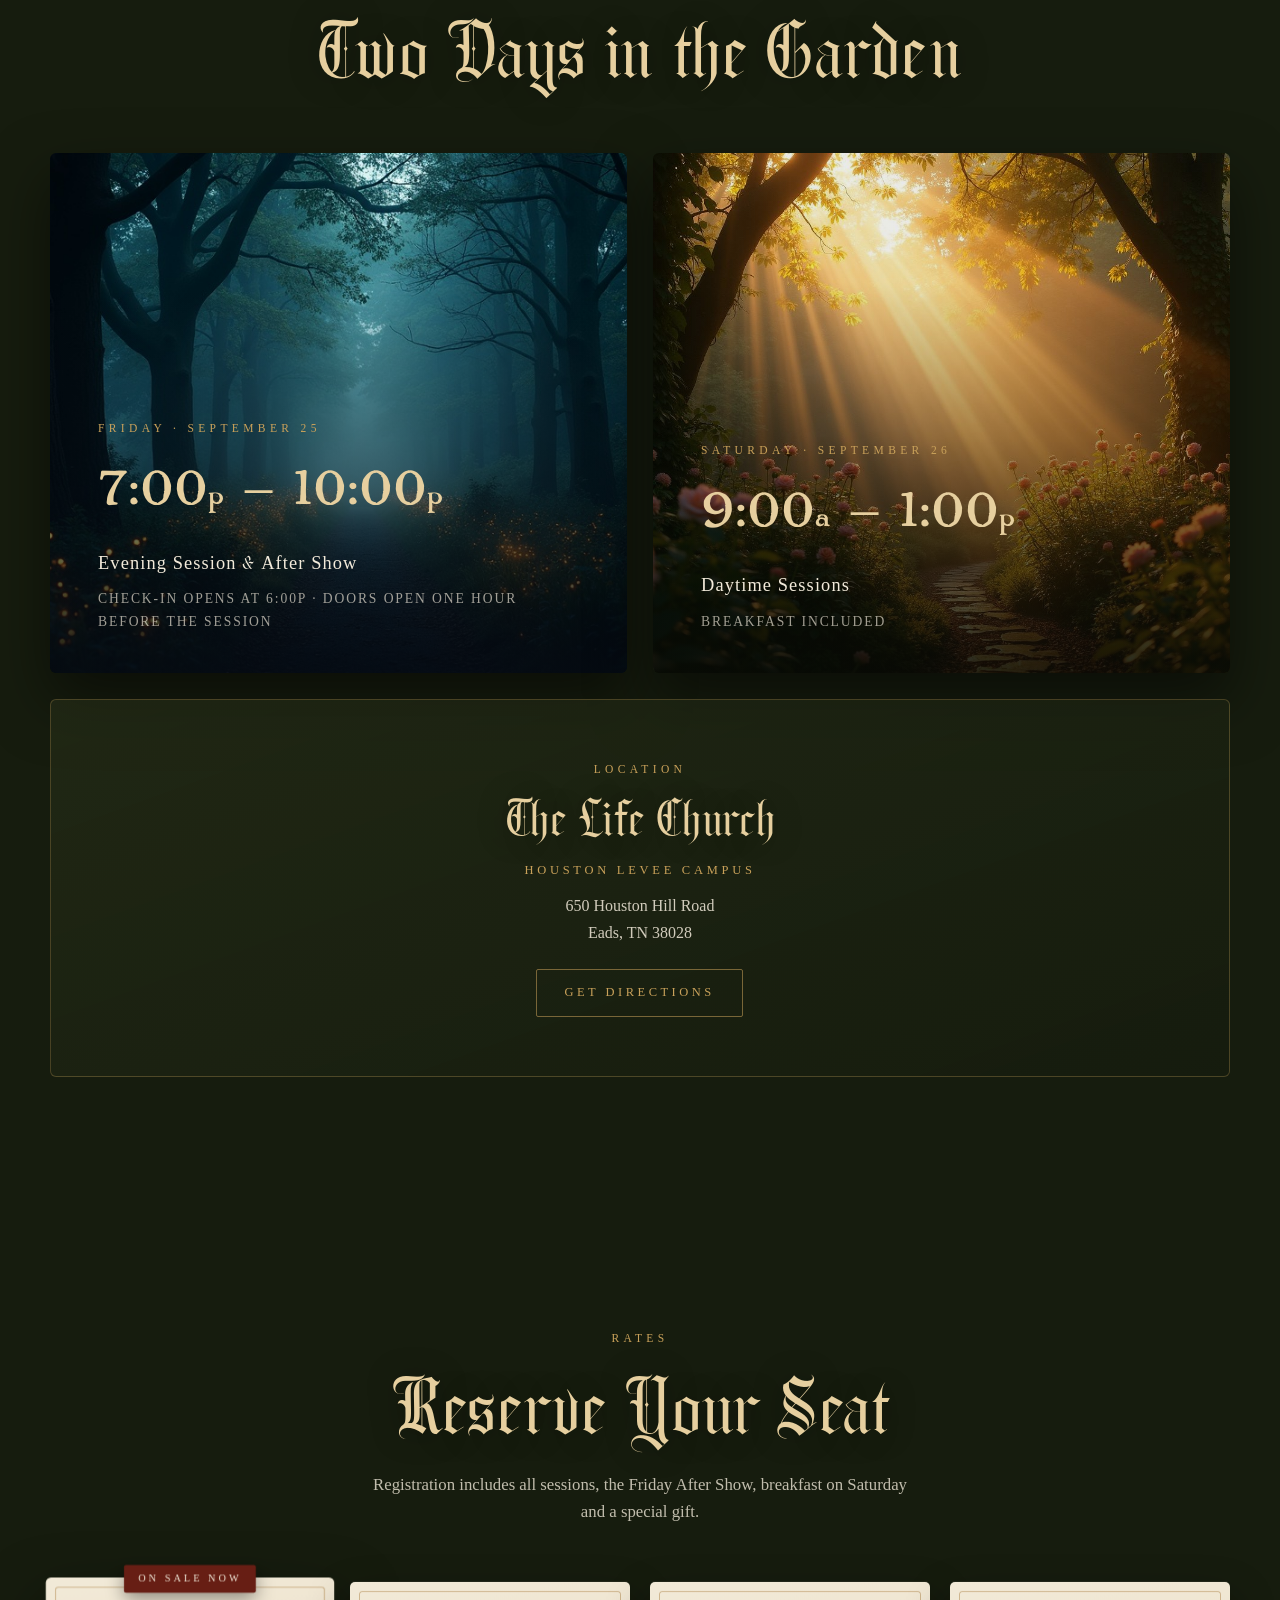
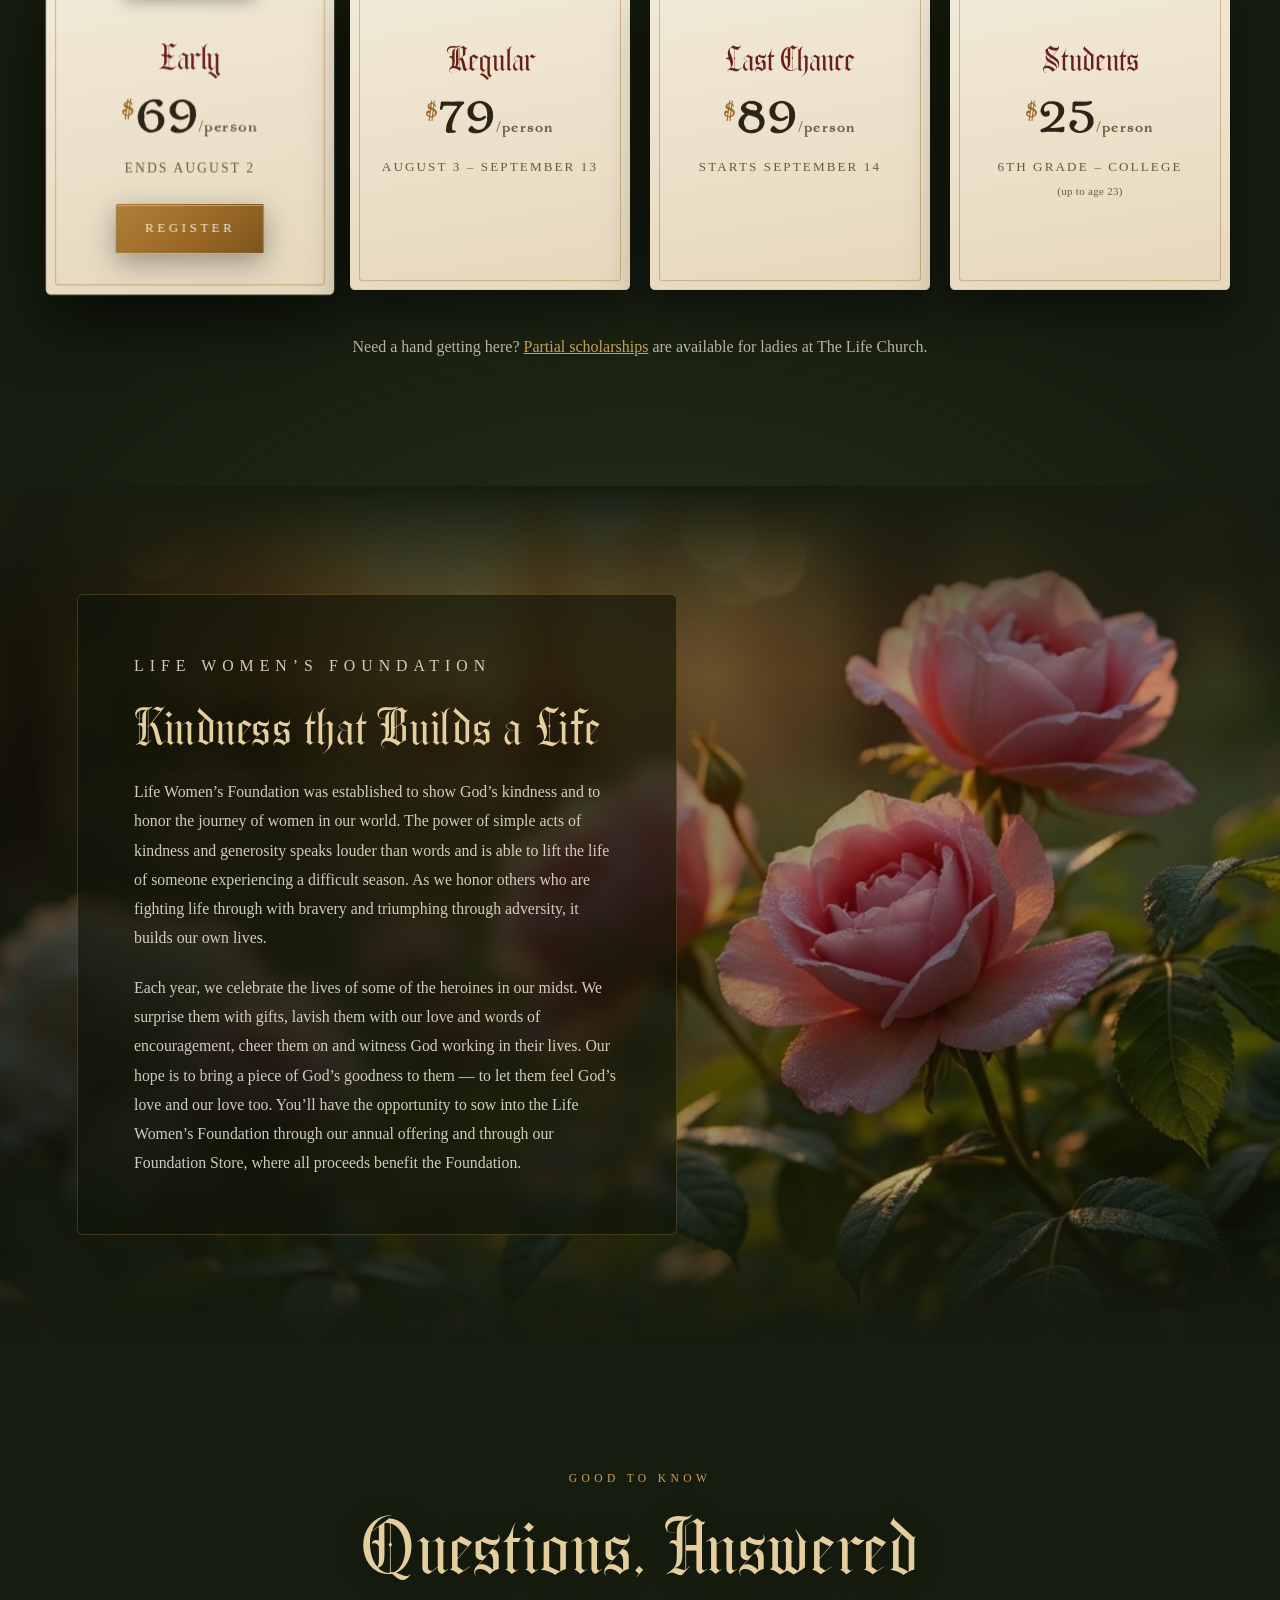
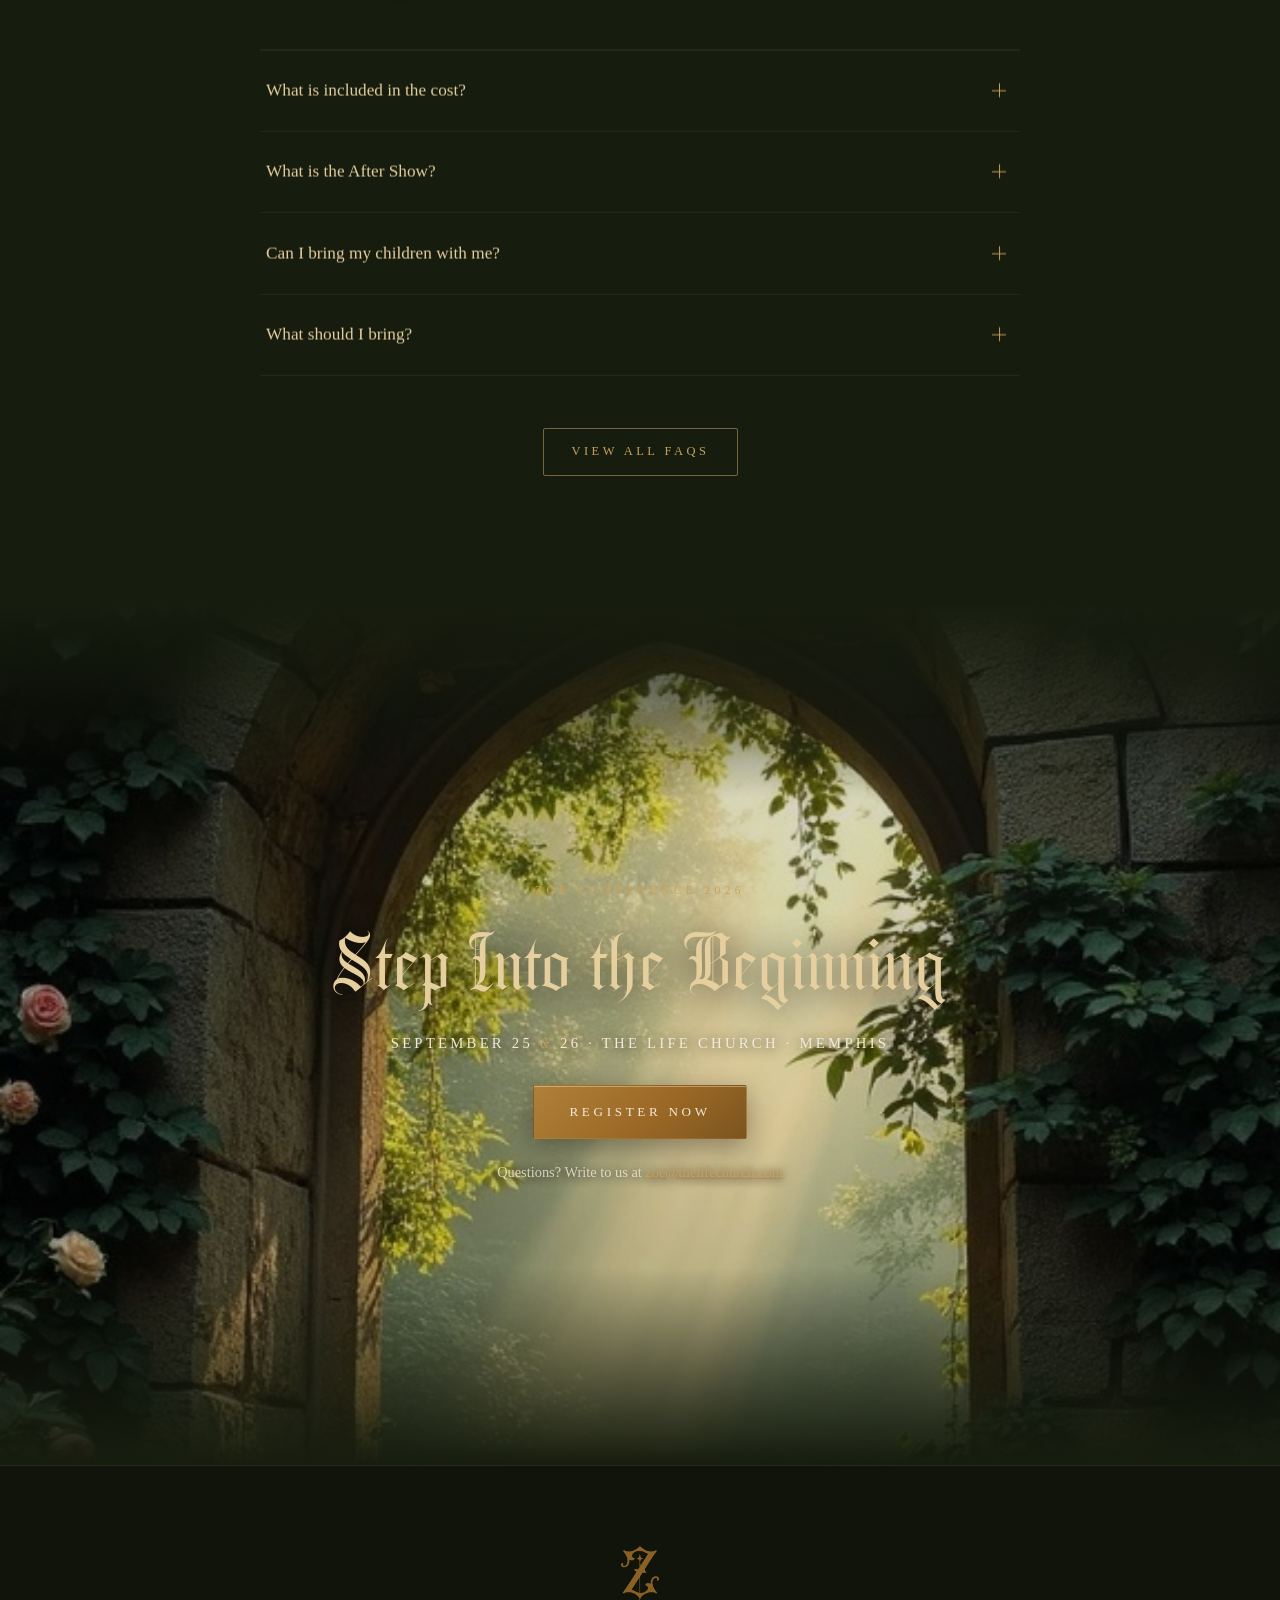
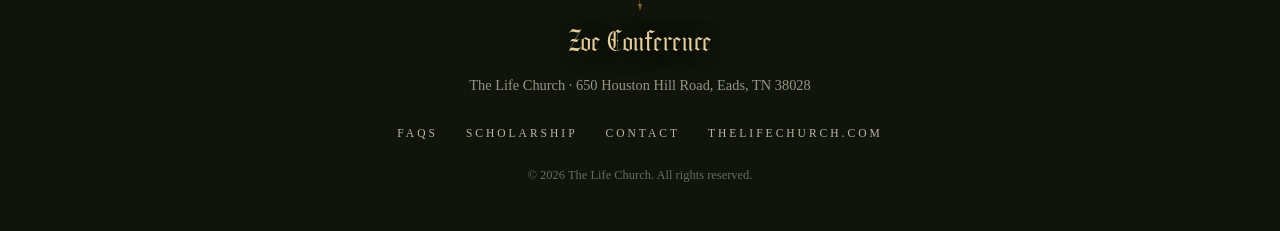
==== commit 6841c3d8: "Lighten journey frosted glass so the garden reads through blur 46px -> 10px, tint opacity ~0.7 -> ~0" ====
--- a/index.html
+++ b/index.html
@@ -11,7 +11,7 @@
 <meta property="og:type" content="website">
 <link rel="icon" type="image/png" href="images/z-icon.png">
 <link rel="preload" as="image" href="images/title-gold-trim.webp">
-<link rel="stylesheet" href="css/main.css?v=2">
+<link rel="stylesheet" href="css/main.css?v=3">
 </head>
 <body>
 
--- a/css/main.css
+++ b/css/main.css
@@ -272,11 +272,11 @@
 /* Frosted glass — fully veils the garden so it doesn't echo the hero bg */
 .journey__frost{
   position:absolute;inset:0;z-index:1;pointer-events:none;
-  -webkit-backdrop-filter:blur(46px) saturate(1.08) brightness(.92);
-  backdrop-filter:blur(46px) saturate(1.08) brightness(.92);
-  background:
-    radial-gradient(120% 80% at 50% 0%,rgba(230,207,159,.06),transparent 60%),
-    linear-gradient(165deg,rgba(22,28,14,.74),rgba(20,26,14,.66) 50%,rgba(13,17,8,.82));
+  -webkit-backdrop-filter:blur(10px) saturate(1.05);
+  backdrop-filter:blur(10px) saturate(1.05);
+  background:
+    radial-gradient(120% 80% at 50% 0%,rgba(230,207,159,.05),transparent 55%),
+    linear-gradient(165deg,rgba(22,28,14,.24),rgba(20,26,14,.16) 50%,rgba(13,17,8,.34));
 }
 .journey::before,.journey::after{
   content:"";position:absolute;left:0;right:0;height:26vh;z-index:2;pointer-events:none;
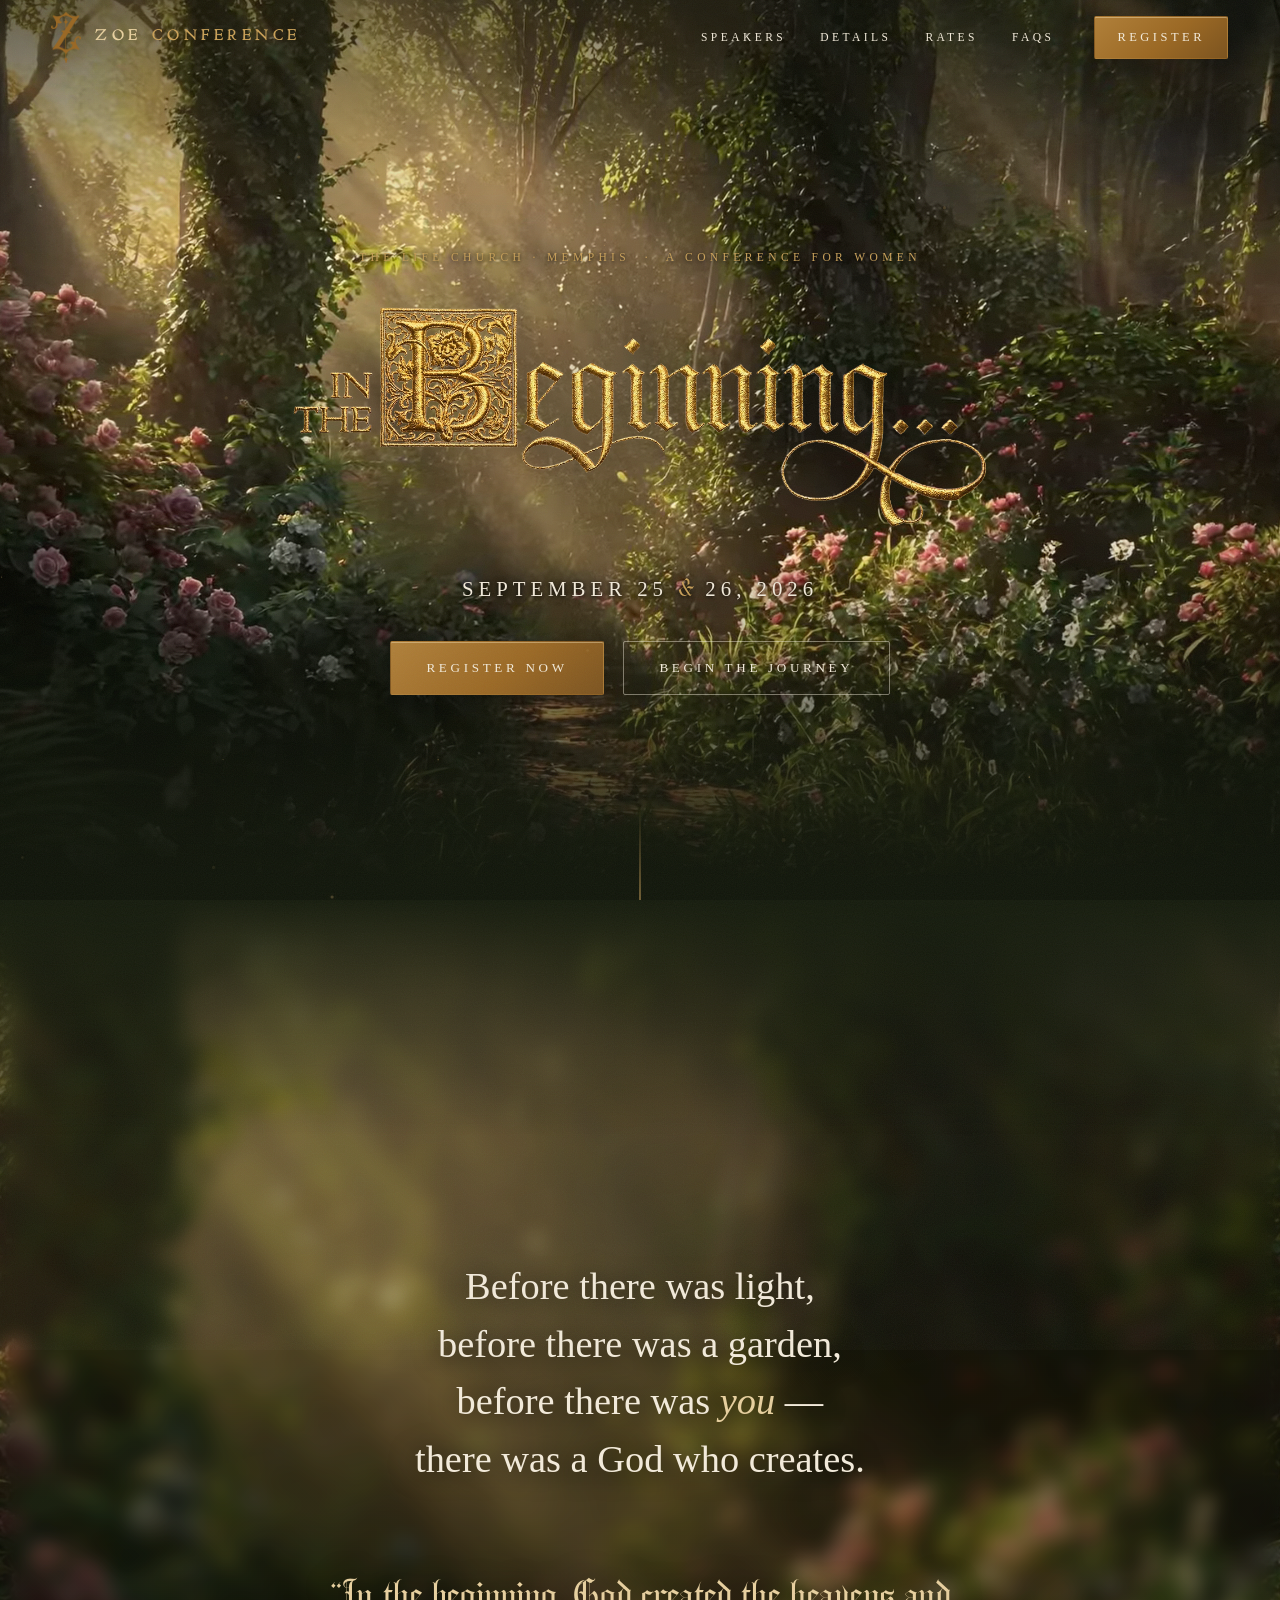
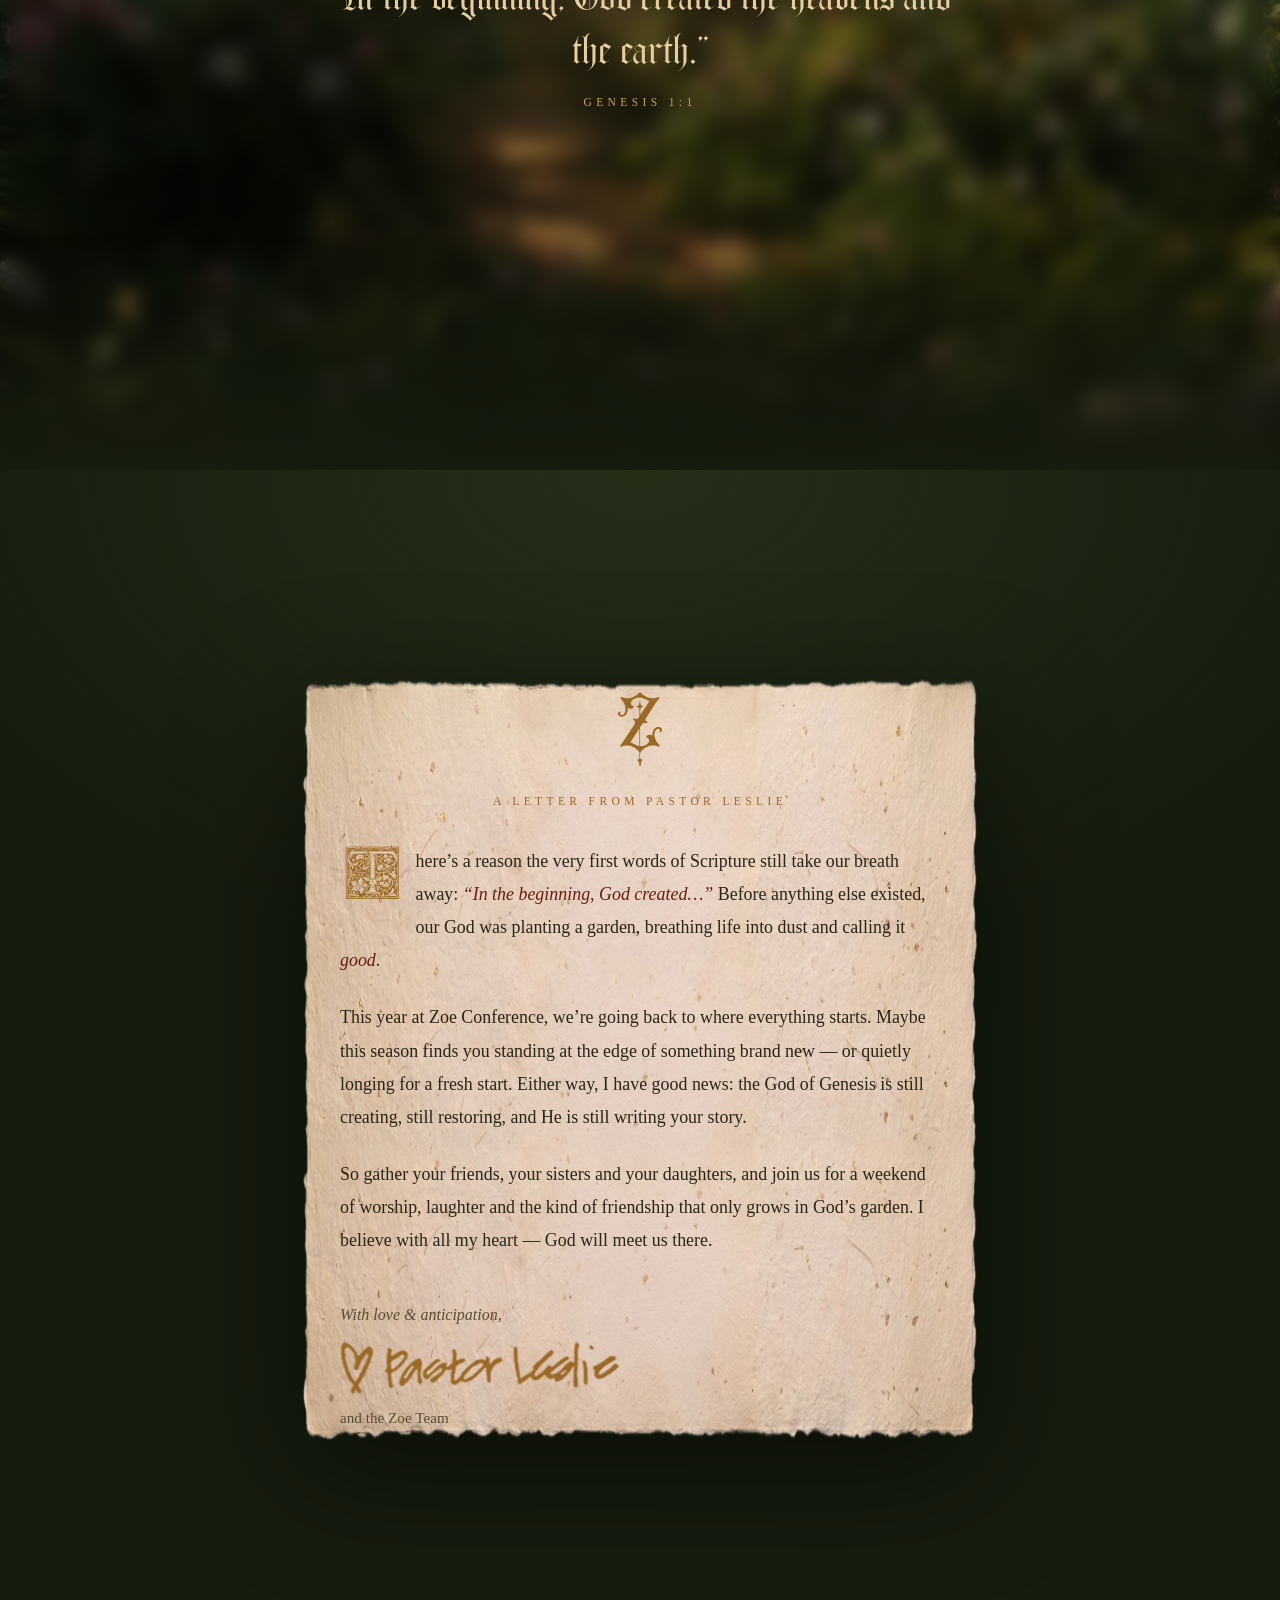
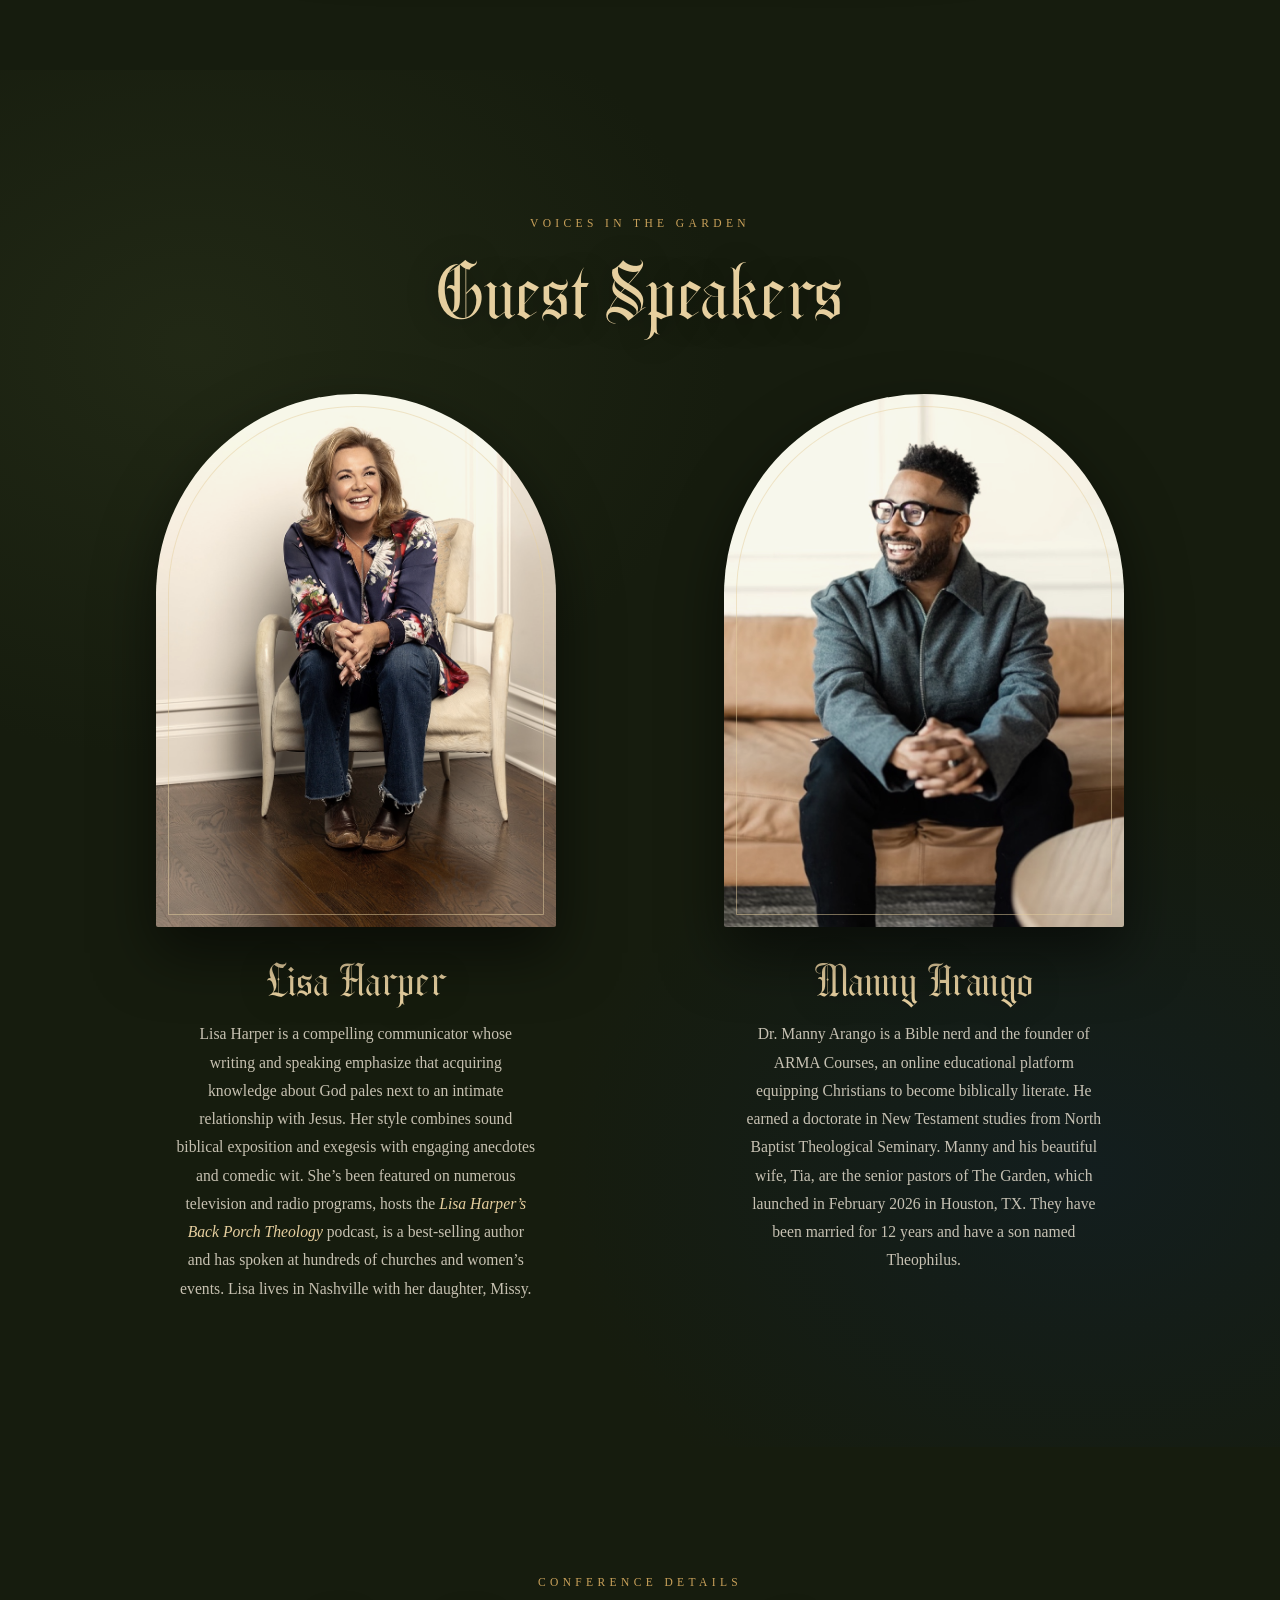
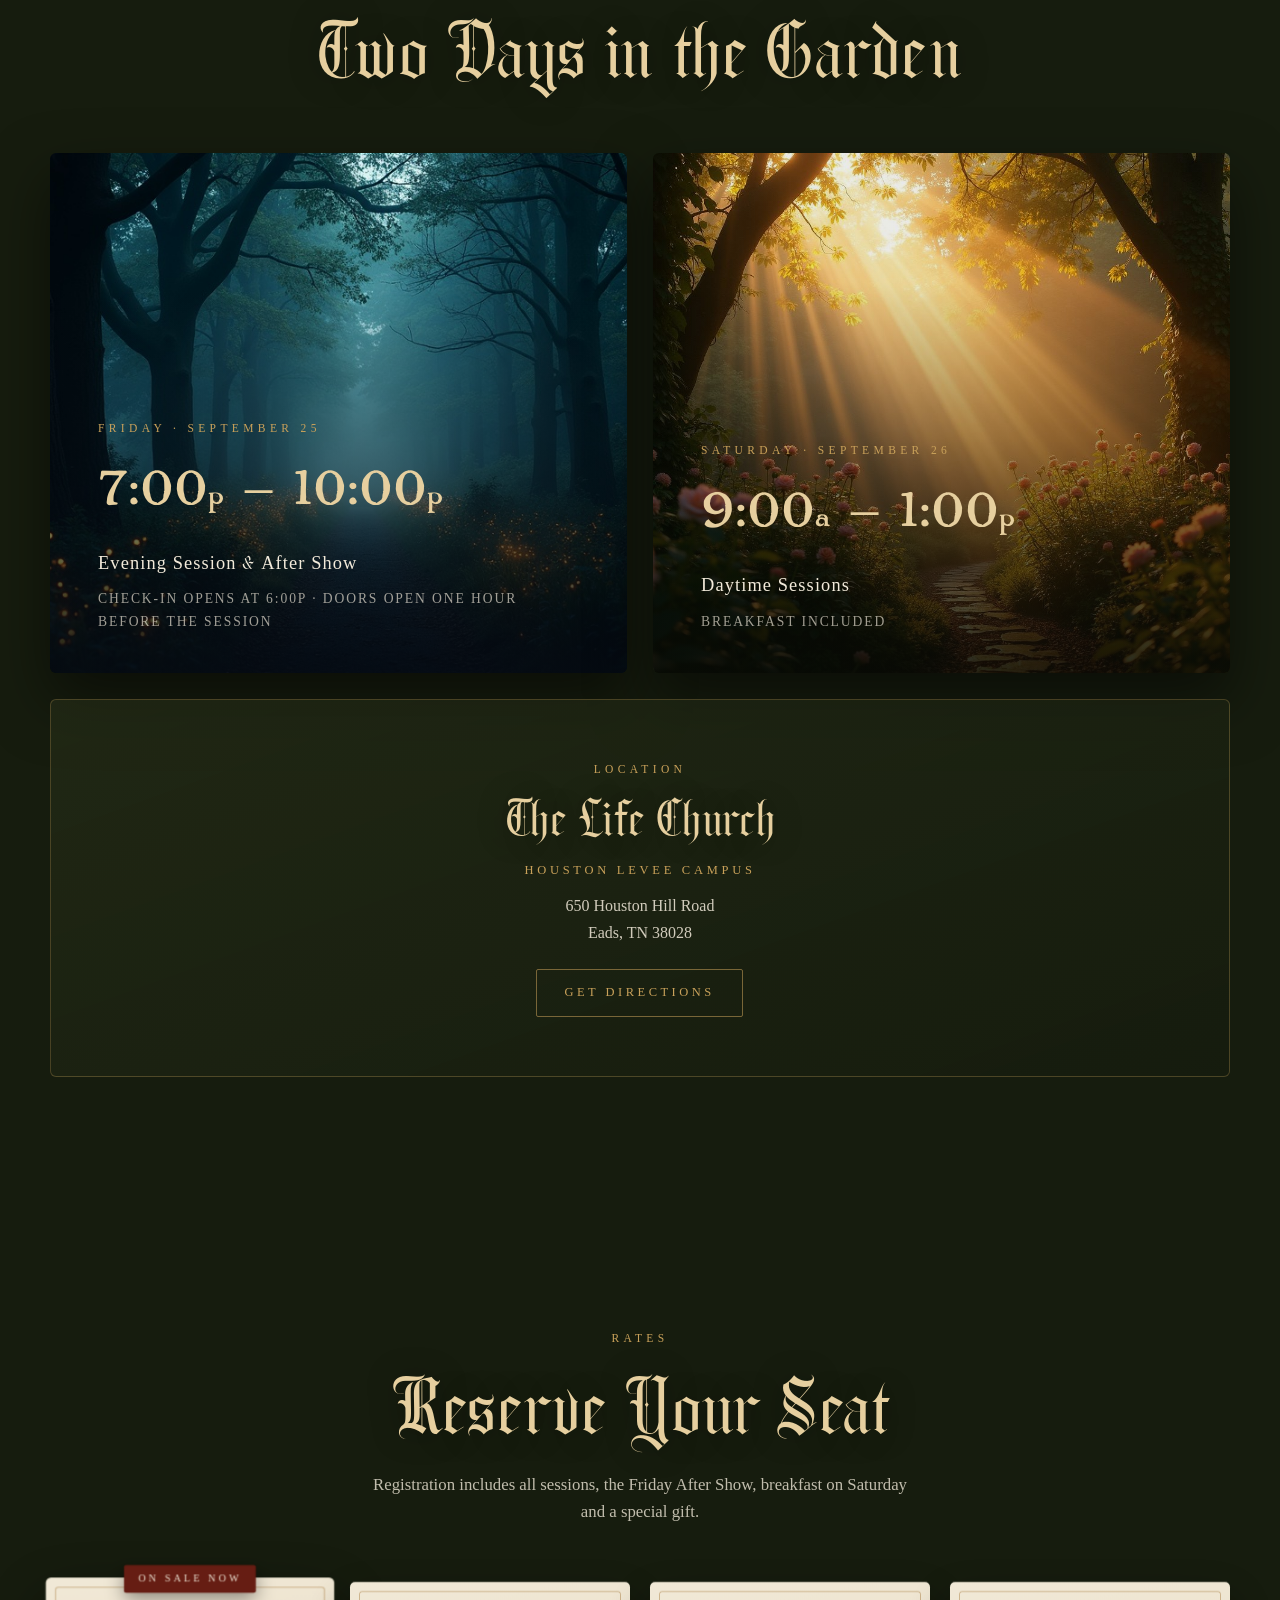
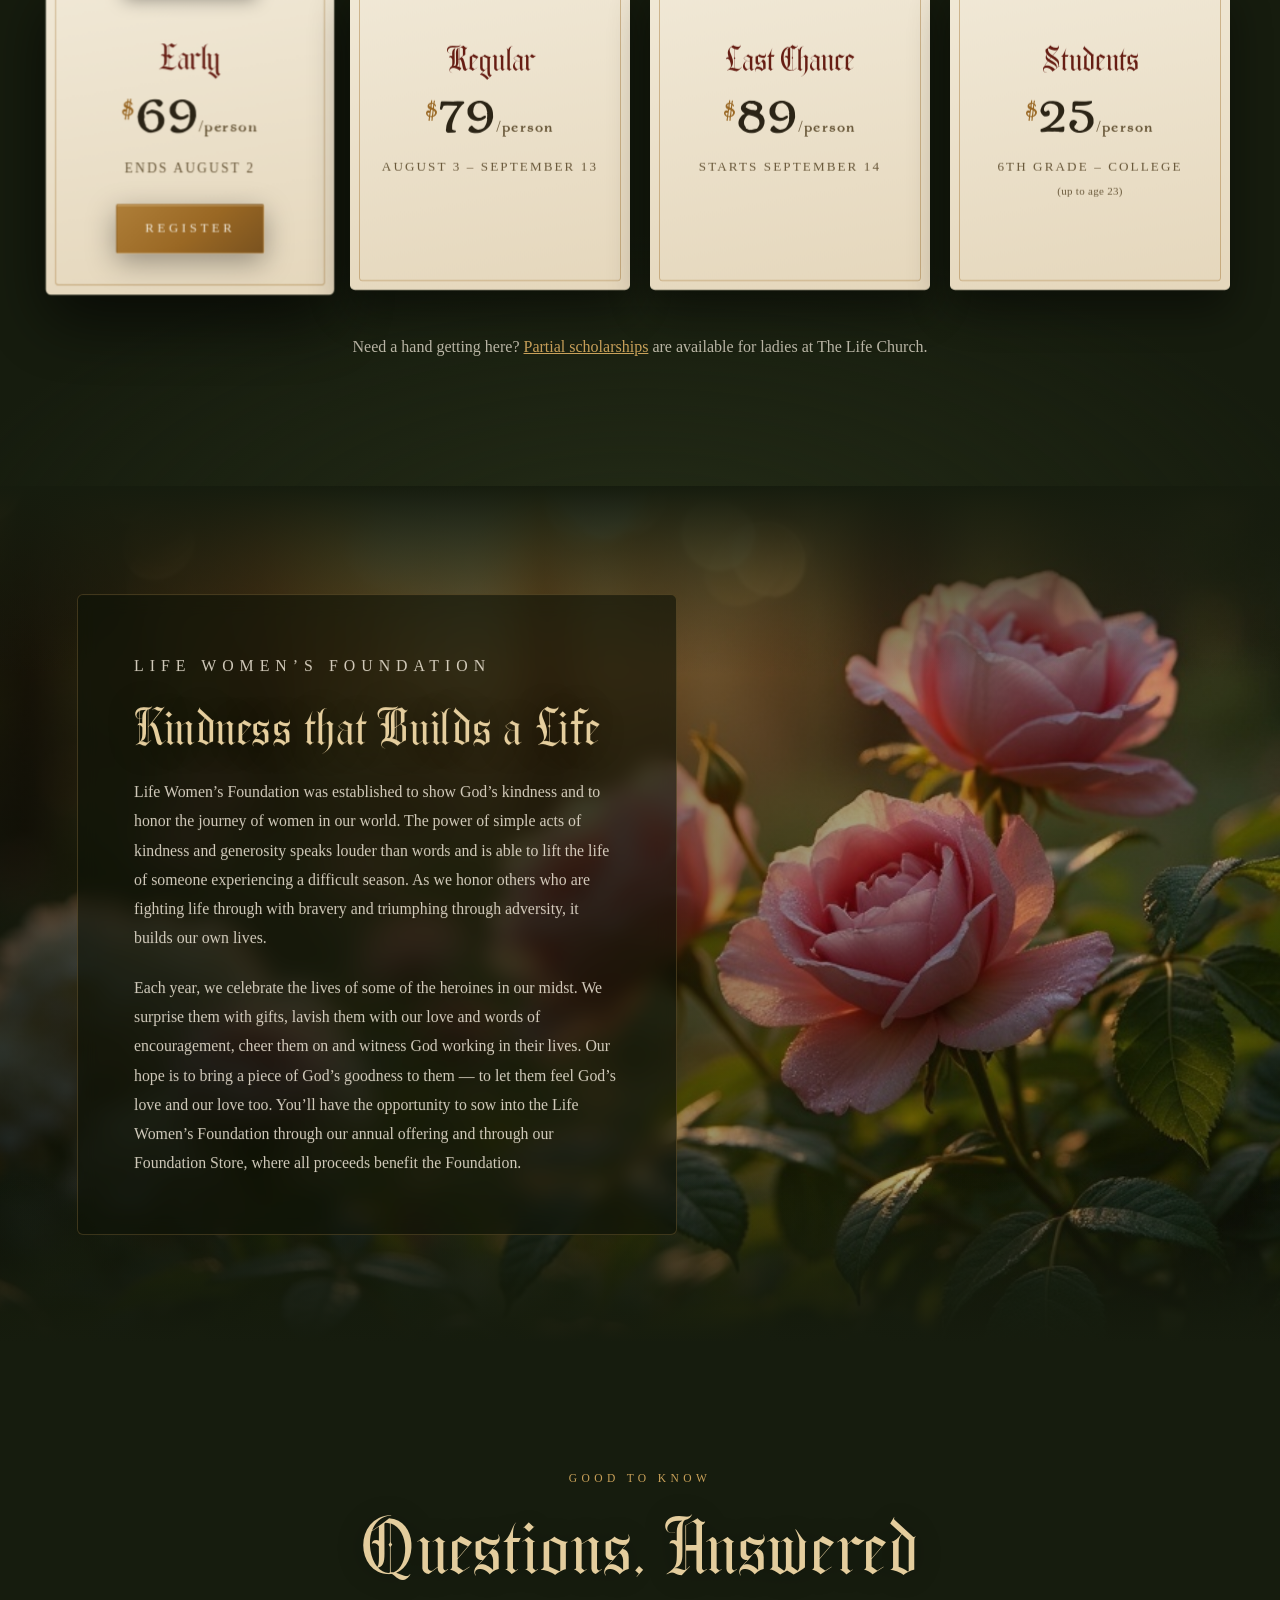
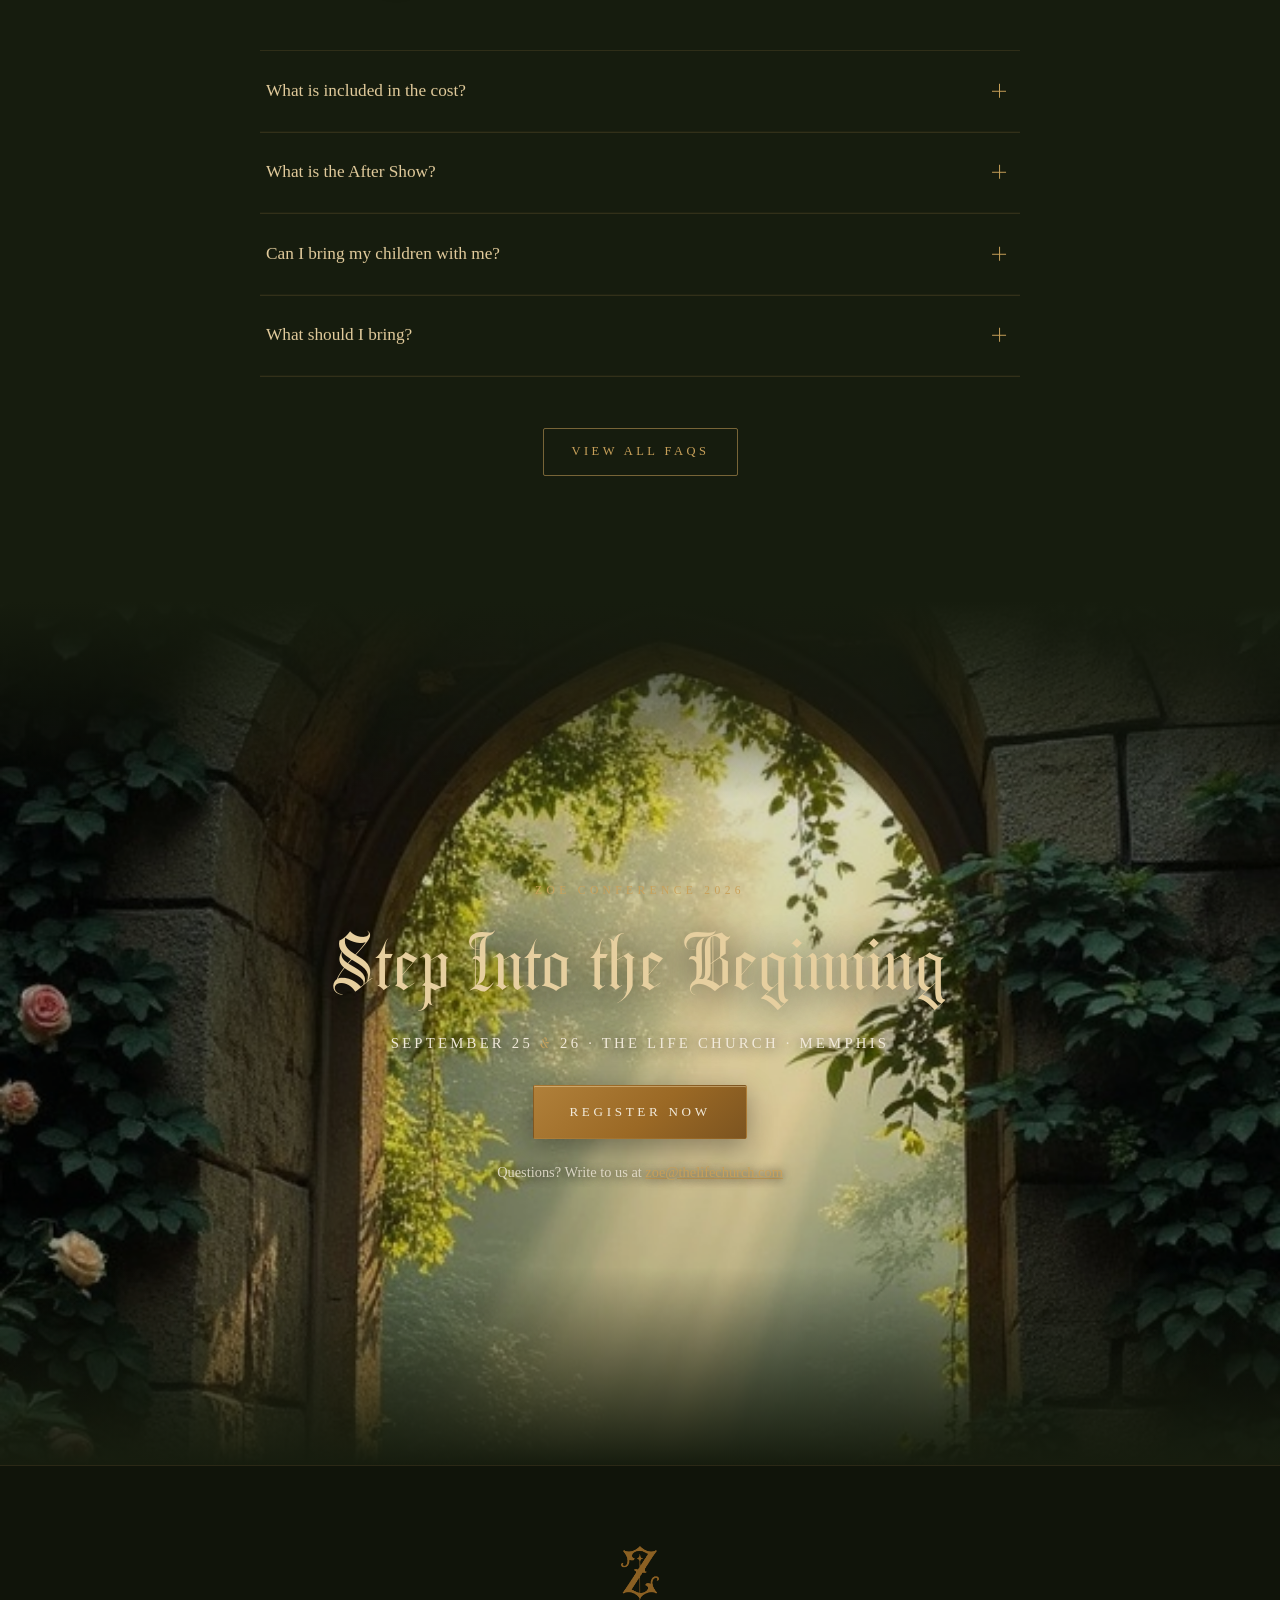
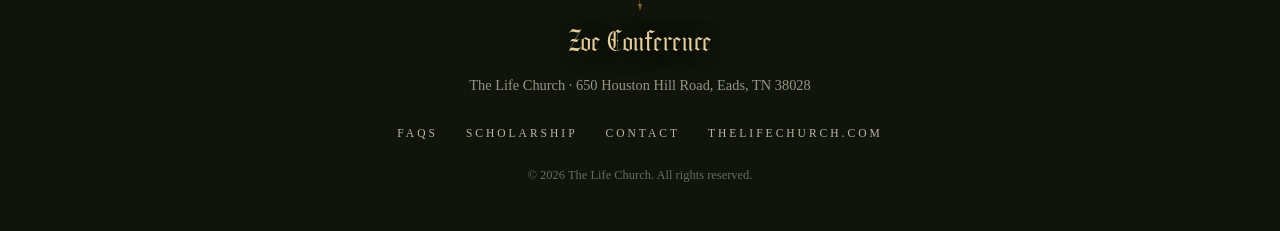
==== commit 2b394274: "Swap in new hero video (compressed) + refresh poster - Replace hero loop with new garden footage, re" ====
--- a/index.html
+++ b/index.html
@@ -61,9 +61,9 @@
   <!-- ============ HERO ============ -->
   <section class="hero" id="hero">
     <div class="hero__media">
-      <video class="hero__video" autoplay muted loop playsinline preload="metadata" poster="images/hero-video-poster.jpg">
-        <source src="video/hero-loop-web.webm" type="video/webm">
-        <source src="video/hero-loop-web.mp4" type="video/mp4">
+      <video class="hero__video" autoplay muted loop playsinline preload="metadata" poster="images/hero-video-poster.jpg?v=2">
+        <source src="video/hero-loop-web.webm?v=2" type="video/webm">
+        <source src="video/hero-loop-web.mp4?v=2" type="video/mp4">
       </video>
       <div class="hero__vignette"></div>
     </div>
